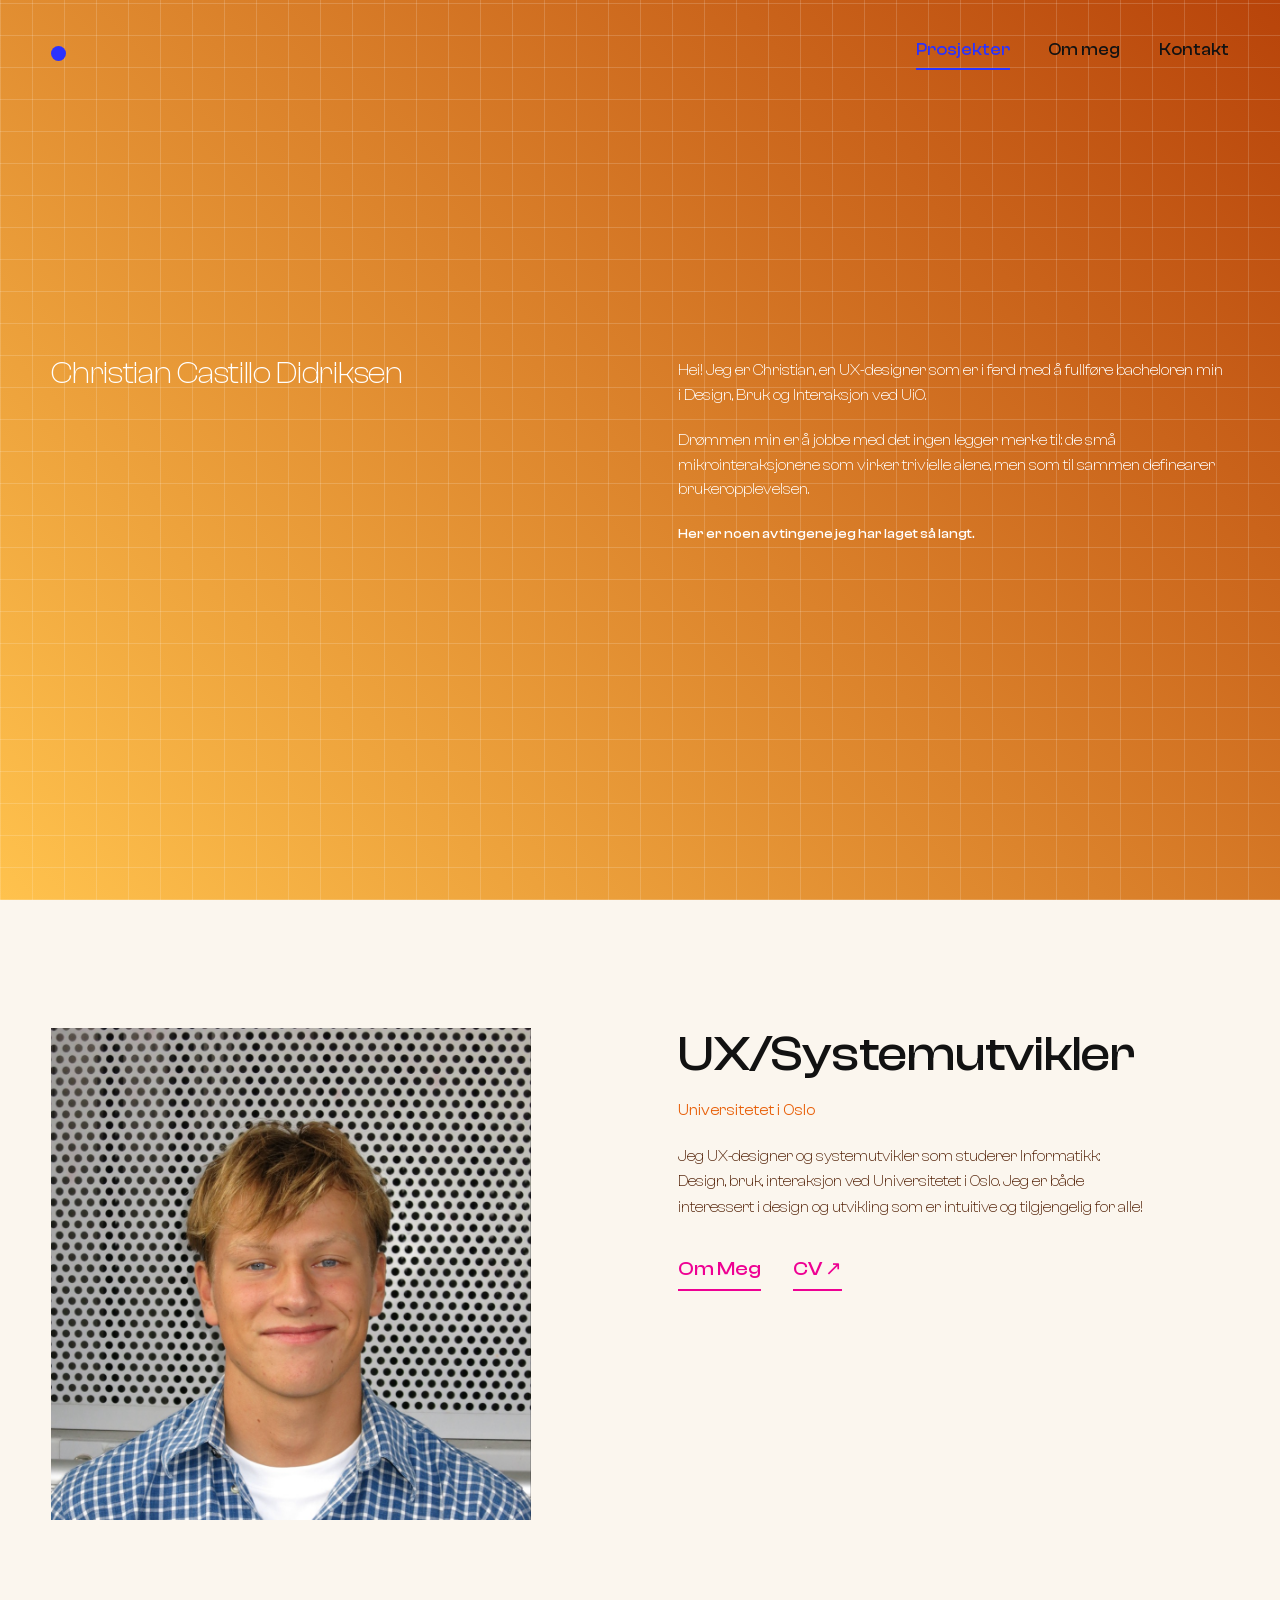
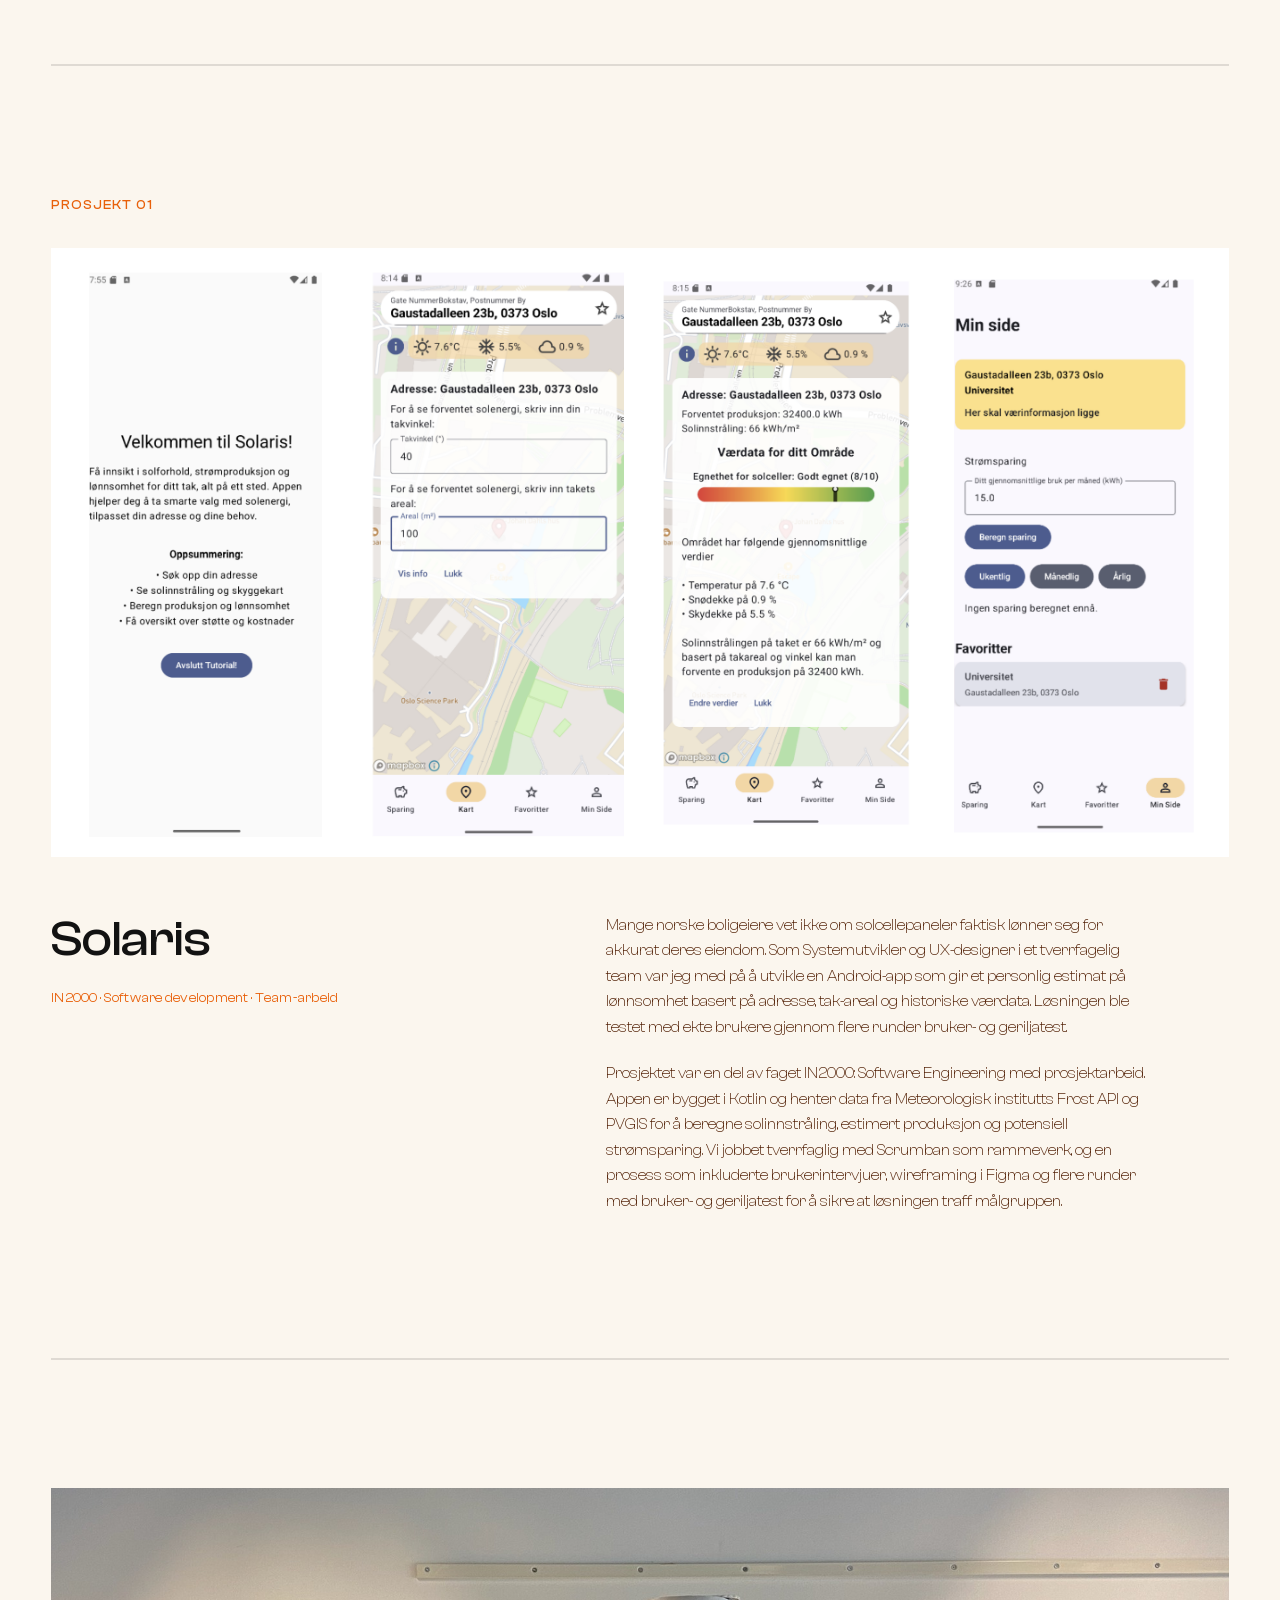
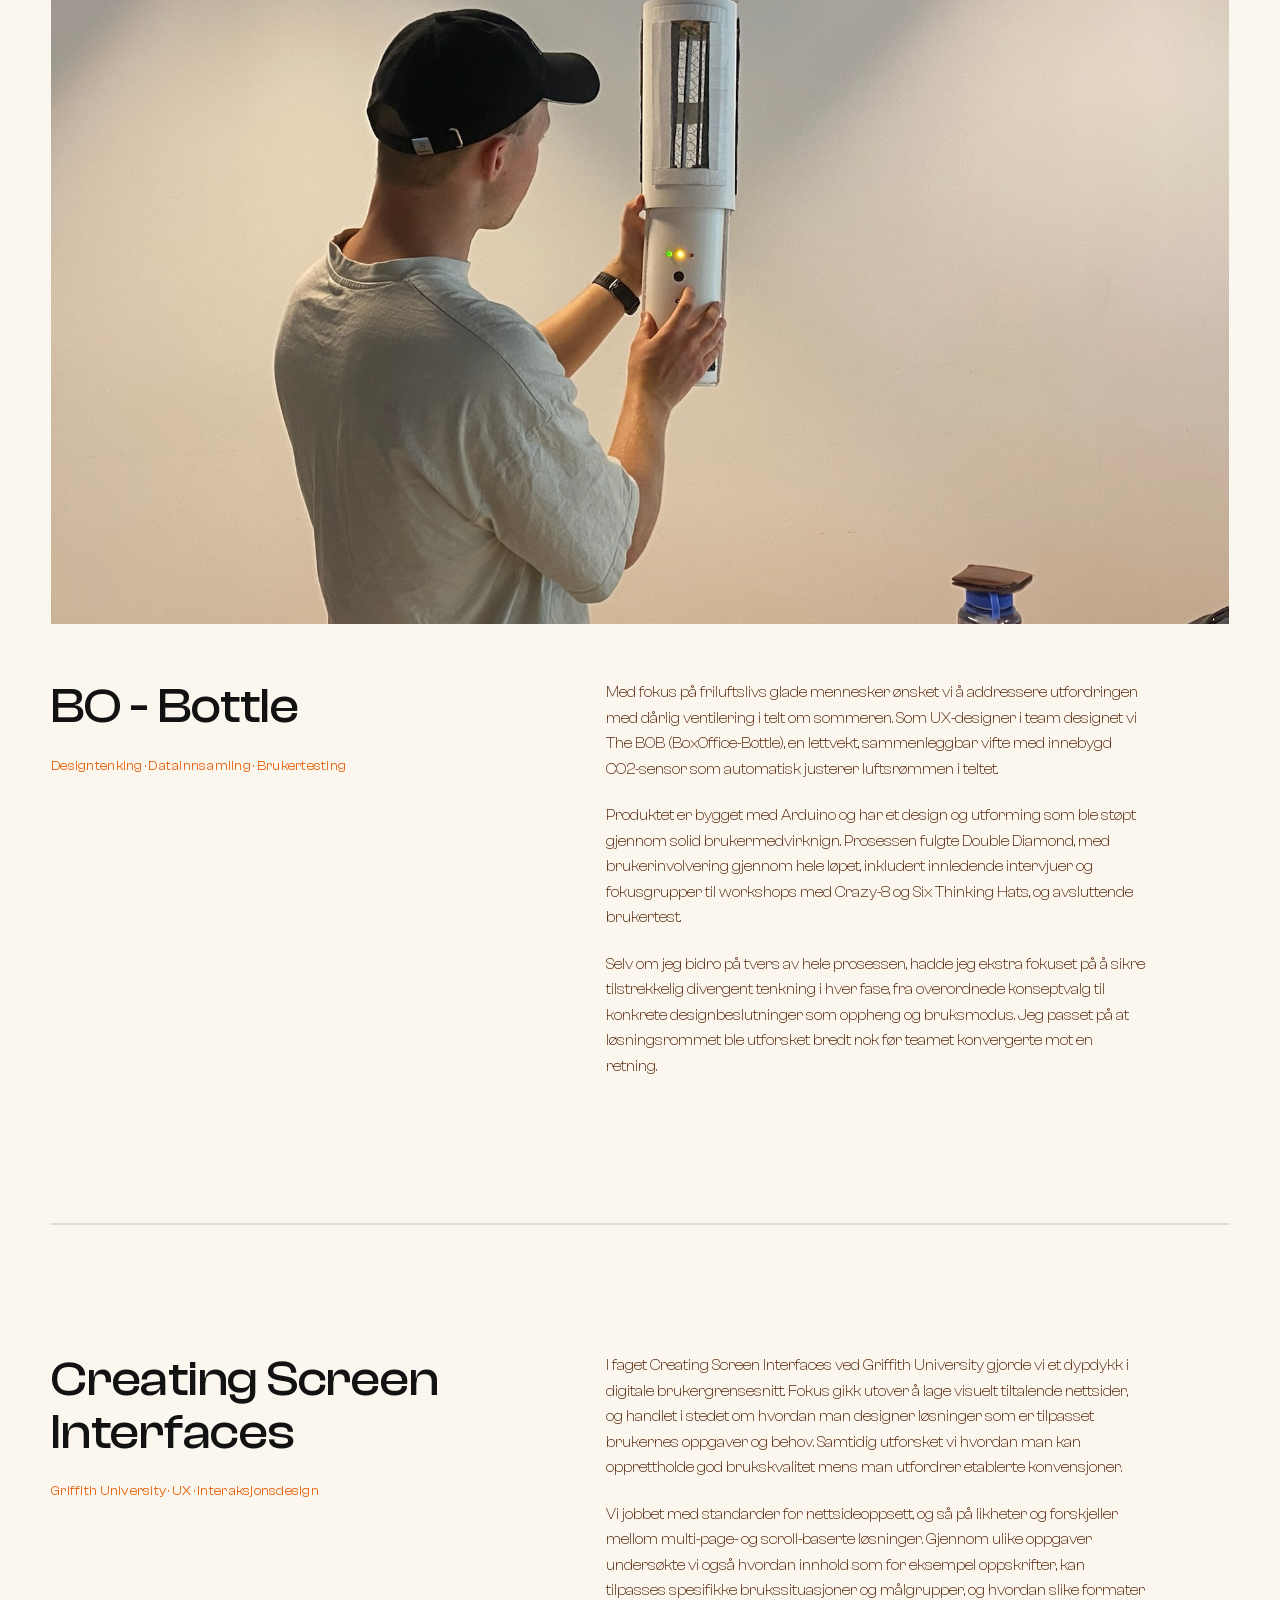
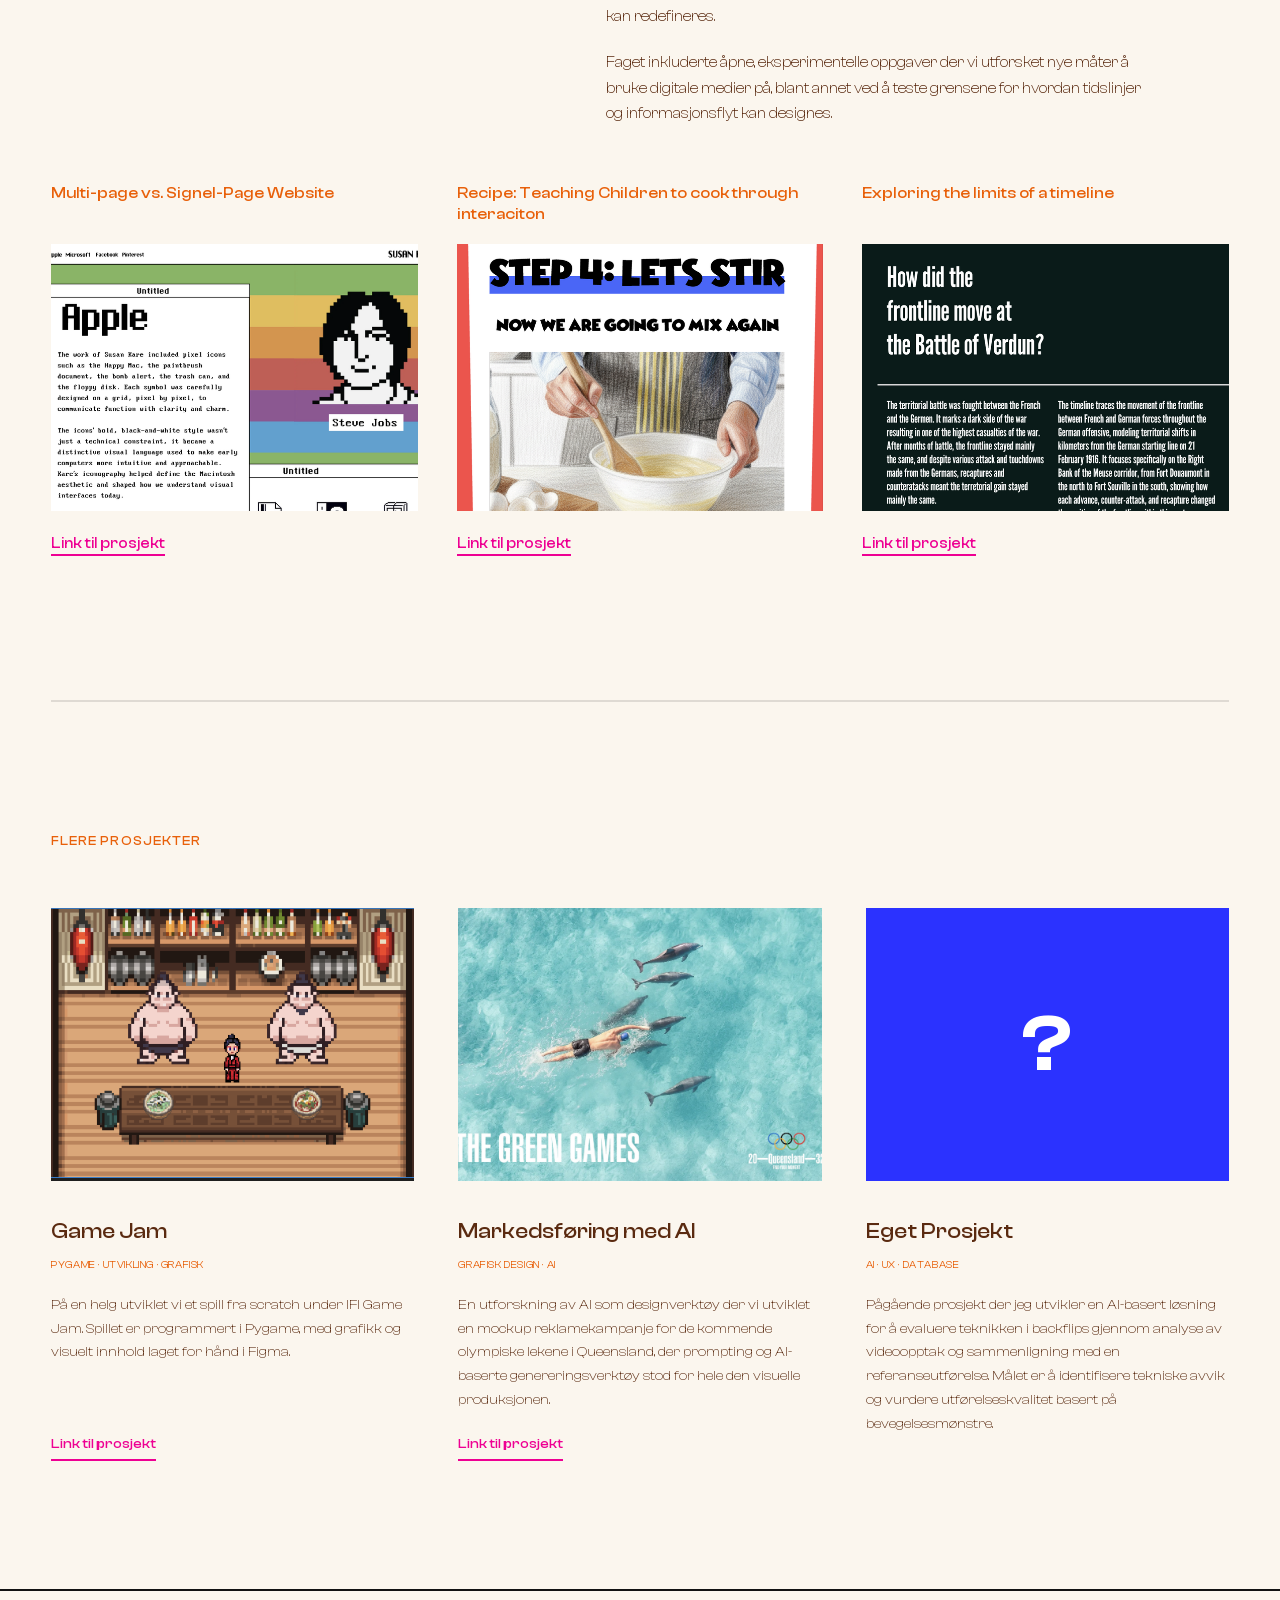
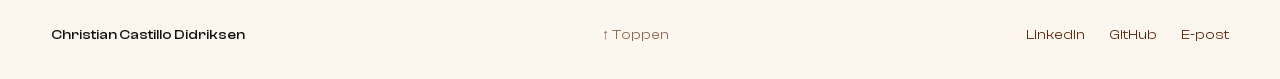
==== index.html @ 87622ed6 "Match hero-seksjonen med forsiden i PDF-en - Gull-til-oransje diagonal gradient med rutenettmønster " ====
<!DOCTYPE html>
<html lang="no">
<head>
<meta charset="UTF-8">
<meta name="viewport" content="width=device-width, initial-scale=1.0">
<title>Christian Castillo Didriksen — UX Designer & Systemutvikler</title>
<meta name="description" content="Portefølje for Christian Castillo Didriksen — UX-designer og systemutvikler, Universitetet i Oslo.">
<link rel="stylesheet" href="styles.css">
</head>
<body>

<!-- ============================================================
     HERO
     Matcher forsiden (slide 1) i Portfolio_Finale2.pdf: diagonal
     gull→oransje gradient med subtilt rutenettmønster, hvit tekst,
     standard nav-farger (sort/blå), ingen dekor-sirkler eller knapper.
     ============================================================ -->
<header class="hero">
  <div class="wrap hero-inner">
    <nav class="site-nav">
      <a href="index.html" aria-label="Til forsiden"><span class="logo-dot"></span></a>
      <div class="nav-links">
        <a href="index.html#prosjekter" class="active">Prosjekter</a>
        <a href="om-meg.html">Om meg</a>
        <a href="index.html#kontakt">Kontakt</a>
      </div>
    </nav>

    <div class="hero-grid">
      <h1 class="reveal in-view">Christian Castillo Didriksen</h1>
      <div class="hero-copy reveal in-view">
        <p>Hei! Jeg er Christian, en UX-designer som er i ferd med å fullføre bacheloren min i Design, Bruk og Interaksjon ved UiO.</p>
        <p>Drømmen min er å jobbe med det ingen legger merke til: de små mikrointeraksjonene som virker trivielle alene, men som til sammen definearer brukeropplevelsen.</p>
        <p class="cue">Her er noen av tingene jeg har laget så langt.</p>
      </div>
    </div>
  </div>
</header>

<main>
  <!-- ============================================================
       INTRO — foto + rolle
       BYTT UT: erstatt .intro-photo med et portrettbilde (ca. 2:3, f.eks. 900×1350).
       ============================================================ -->
  <section class="intro">
    <div class="wrap intro-grid">
      <div class="intro-photo ph has-img reveal">
        <img src="images/portrett.jpg" alt="Portrett av Christian Castillo Didriksen">
      </div>

      <div class="intro-body reveal">
        <h2>UX/Systemutvikler</h2>
        <span class="eyebrow-role">Universitetet i Oslo</span>
        <p class="desc">Jeg UX-designer og systemutvikler som studerer Informatikk: Design, bruk, interaksjon ved Universitetet i Oslo. Jeg er både interessert i design og utvikling som er intuitive og tilgjengelig for alle!</p>
        <div class="intro-links">
          <a class="link-pink" href="om-meg.html">Om Meg</a>
          <a class="link-pink" href="#" target="_blank" rel="noopener">CV ↗</a>
        </div>
      </div>
    </div>
  </section>

  <div class="wrap divider-wrap"><div class="divider" aria-hidden="true"></div></div>

  <!-- ============================================================
       PROSJEKT 01 — Solaris
       BYTT UT: erstatt de 4 telefonbildene med skjermbilder fra appen
       (portrett, ca. 900×1900 hver).
       ============================================================ -->
  <section class="project" id="prosjekter">
    <div class="wrap">
      <span class="project-eyebrow">Prosjekt 01</span>

      <div class="project-media phones reveal">
        <div class="ph has-img"><img src="images/solaris-1.png" alt="Solaris — velkomstskjerm/intro"></div>
        <div class="ph has-img"><img src="images/solaris-2.png" alt="Solaris — MVP, adressesøk med kart"></div>
        <div class="ph has-img"><img src="images/solaris-3.png" alt="Solaris — Scale, vurdering av solcellepotensial"></div>
        <div class="ph has-img"><img src="images/solaris-4.png" alt="Solaris — Min side"></div>
      </div>

      <div class="project-grid">
        <div class="project-head reveal">
          <h2>Solaris</h2>
          <span class="project-tags">IN2000 · Software development · Team-arbeid</span>
        </div>
        <div class="project-desc reveal">
          <p>Mange norske boligeiere vet ikke om solcellepaneler faktisk lønner seg for akkurat deres eiendom. Som Systemutvikler og UX-designer i et tverrfagelig team var jeg med på å utvikle en Android-app som gir et personlig estimat på lønnsomhet basert på adresse, tak-areal og historiske værdata. Løsningen ble testet med ekte brukere gjennom flere runder bruker- og geriljatest.</p>
          <p>Prosjektet var en del av faget IN2000: Software Engineering med prosjektarbeid. Appen er bygget i Kotlin og henter data fra Meteorologisk institutts Frost API og PVGIS for å beregne solinnstråling, estimert produksjon og potensiell strømsparing. Vi jobbet tverrfaglig med Scrumban som rammeverk, og en prosess som inkluderte brukerintervjuer, wireframing i Figma og flere runder med bruker- og geriljatest for å sikre at løsningen traff målgruppen.</p>
        </div>
      </div>
    </div>
  </section>

  <div class="wrap divider-wrap"><div class="divider" aria-hidden="true"></div></div>

  <!-- ============================================================
       PROSJEKT 02 — BO - Bottle
       BYTT UT: erstatt bildet med produktfoto (ca. 4:3, f.eks. 1600×1200).
       ============================================================ -->
  <section class="project">
    <div class="wrap">
      <div class="project-media single wide reveal">
        <div class="ph has-img">
          <img src="images/bo-bottle.jpg" alt="BOB — CO2-sensorvifte montert på veggen">
        </div>
      </div>

      <div class="project-grid">
        <div class="project-head reveal">
          <h2>BO - Bottle</h2>
          <span class="project-tags">Designtenking · Datainnsamling · Brukertesting</span>
        </div>
        <div class="project-desc reveal">
          <p>Med fokus på friluftslivs glade mennesker ønsket vi å addressere utfordringen med dårlig ventilering i telt om sommeren. Som UX-designer i team designet vi The BOB (BoxOffice-Bottle), en lettvekt, sammenleggbar vifte med innebygd CO2-sensor som automatisk justerer luftsrømmen i teltet.</p>
          <p>Produktet er bygget med Arduino og har et design og utforming som ble støpt gjennom solid brukermedvirknign. Prosessen fulgte Double Diamond, med brukerinvolvering gjennom hele løpet, inkludert innledende intervjuer og fokusgrupper til workshops med Crazy-8 og Six Thinking Hats, og avsluttende brukertest.</p>
          <p>Selv om jeg bidro på tvers av hele prosessen, hadde jeg ekstra fokuset på å sikre tilstrekkelig divergent tenkning i hver fase, fra overordnede konseptvalg til konkrete designbeslutninger som oppheng og bruksmodus. Jeg passet på at løsningsrommet ble utforsket bredt nok før teamet konvergerte mot en retning.</p>
        </div>
      </div>
    </div>
  </section>

  <div class="wrap divider-wrap"><div class="divider" aria-hidden="true"></div></div>

  <!-- ============================================================
       PROSJEKT 03 — Creating Screen Interfaces
       BYTT UT: banner + 3 undercase-bilder (ca. 3:2, f.eks. 1200×800).
       ============================================================ -->
  <section class="project">
    <div class="wrap">
      <div class="project-grid">
        <div class="project-head reveal">
          <h2>Creating Screen Interfaces</h2>
          <span class="project-tags">Griffith University · UX · Interaksjonsdesign</span>
        </div>
        <div class="project-desc reveal">
          <p>I faget Creating Screen Interfaces ved Griffith University gjorde vi et dypdykk i digitale brukergrensesnitt. Fokus gikk utover å lage visuelt tiltalende nettsider, og handlet i stedet om hvordan man designer løsninger som er tilpasset brukernes oppgaver og behov. Samtidig utforsket vi hvordan man kan opprettholde god brukskvalitet mens man utfordrer etablerte konvensjoner.</p>
          <p>Vi jobbet med standarder for nettsideoppsett, og så på likheter og forskjeller mellom multi-page- og scroll-baserte løsninger. Gjennom ulike oppgaver undersøkte vi også hvordan innhold som for eksempel oppskrifter, kan tilpasses spesifikke brukssituasjoner og målgrupper, og hvordan slike formater kan redefineres.</p>
          <p>Faget inkluderte åpne, eksperimentelle oppgaver der vi utforsket nye måter å bruke digitale medier på, blant annet ved å teste grensene for hvordan tidslinjer og informasjonsflyt kan designes.</p>
        </div>
      </div>

      <div class="subgrid">
        <div class="subcard reveal">
          <h4>Multi-page vs. Signel-Page Website</h4>
          <div class="ph has-img"><img src="images/subprosjekt-multipage.png" alt="Multi-page vs. Single-Page Website — skjermbilde"></div>
          <a class="link-pink" href="#">Link til prosjekt</a>
        </div>
        <div class="subcard reveal">
          <h4>Recipe: Teaching Children to cook through interaciton</h4>
          <div class="ph has-img"><img src="images/subprosjekt-recipe.png" alt="Recipe: Teaching Children to cook through interaction — skjermbilde"></div>
          <a class="link-pink" href="#">Link til prosjekt</a>
        </div>
        <div class="subcard reveal">
          <h4>Exploring the limits of a timeline</h4>
          <div class="ph has-img"><img src="images/subprosjekt-timeline.png" alt="Exploring the limits of a timeline — skjermbilde"></div>
          <a class="link-pink" href="#">Link til prosjekt</a>
        </div>
      </div>
    </div>
  </section>

  <div class="wrap divider-wrap"><div class="divider" aria-hidden="true"></div></div>

  <!-- ============================================================
       FLERE PROSJEKTER
       ============================================================ -->
  <section class="more-projects">
    <div class="wrap">
      <span class="project-eyebrow">Flere prosjekter</span>

      <div class="more-grid">
        <article class="more-card reveal">
          <div class="ph has-img"><img src="images/game-jam.png" alt="Game Jam — skjermbilde fra spillet"></div>
          <h3>Game Jam</h3>
          <span class="tags">PyGame · Utvikling · Grafisk</span>
          <p>På en helg utviklet vi et spill fra scratch under IFI Game Jam. Spillet er programmert i Pygame, med grafikk og visuelt innhold laget for hånd i Figma.</p>
          <a class="link-pink" href="#">Link til prosjekt</a>
        </article>

        <article class="more-card reveal">
          <div class="ph has-img"><img src="images/markedsforing-ai.jpg" alt="Markedsføring med AI — «The Green Games» kampanje"></div>
          <h3>Markedsføring med AI</h3>
          <span class="tags">Grafisk Design · AI</span>
          <p>En utforskning av AI som designverktøy der vi utviklet en mockup reklamekampanje for de kommende olympiske lekene i Queensland, der prompting og AI-baserte genereringsverktøy stod for hele den visuelle produksjonen.</p>
          <a class="link-pink" href="#">Link til prosjekt</a>
        </article>

        <article class="more-card reveal">
          <div class="ph mystery"><span class="qmark">?</span></div>
          <h3>Eget Prosjekt</h3>
          <span class="tags">AI · UX · Database</span>
          <p>Pågående prosjekt der jeg utvikler en AI-basert løsning for å evaluere teknikken i backflips gjennom analyse av videoopptak og sammenligning med en referanseutførelse. Målet er å identifisere tekniske avvik og vurdere utførelseskvalitet basert på bevegelsesmønstre.</p>
        </article>
      </div>
    </div>
  </section>
</main>

<footer class="site-footer" id="kontakt">
  <div class="wrap footer-inner">
    <span class="name">Christian Castillo Didriksen</span>
    <a class="top-link" href="#">↑ Toppen</a>
    <span class="socials">
      <a href="#" target="_blank" rel="noopener">LinkedIn</a>
      <a href="#" target="_blank" rel="noopener">GitHub</a>
      <a href="mailto:ccdidriksen@outlook.com">E-post</a>
    </span>
  </div>
</footer>

<script src="script.js"></script>
</body>
</html>
---- styles.css ----
/* ============================================================
   Christian Castillo Didriksen — Portefølje
   Bygget fra Figma-eksporten Portfolio_Finale2.pdf.
   Forsiden (.hero) er en fri, ny tolkning i den sterke paletten
   fra PDF-en (oransje/rosa/blått/svart på krem) — resten av
   siden følger spacing, padding, tekststørrelser og font fra
   originalfilen så tett som mulig.
   Font: Clash Display Variable (Fontshare, lastet ned lokalt,
   se /fonts). Vekter i bruk: 200/300/400/500/600/700.
   ============================================================ */

@import url('fonts/clash-display.css');

:root{
  /* -------- Farger, hentet fra Figma-filen -------- */
  --cream:      #FBF6EE;   /* sidebakgrunn */
  --stone:      #E7DDC9;   /* placeholder-bokser */
  --stone-line: #B7A98A;   /* placeholder-ikon/tekst */
  --ink:        #121212;   /* overskrifter, nav, ikoner */
  --body-ink:   #5A2A10;   /* brødtekst — varm, mørk rustbrun */
  --orange:     #E8600A;   /* hovedaksent: labels, tags, lenker-hover */
  --pink:       #EE0093;   /* lenker: "Om Meg", "CV", "Link til prosjekt" */
  --blue:       #2B32FF;   /* logo-prikk, "Eget prosjekt"-kort, aktiv nav-lenke */
  --gold:       #FFC24D;   /* hero-gradient, lys ende (matcher PDF-forsiden) */
  --hero-orange-dark: #B8440A; /* hero-gradient, mørk ende (mørkere enn --orange) */

  --font: 'Clash Display', 'Segoe UI', sans-serif;

  --maxw: 1320px;
  --pad-inline: clamp(1.25rem, 4vw, 3.5rem);

  --space-2xs: .5rem;
  --space-xs: .875rem;
  --space-s: 1.25rem;
  --space-m: 2rem;
  --space-l: 3.5rem;
  --space-xl: 5.5rem;
  --space-2xl: 8rem;

  --ease: cubic-bezier(.65,0,.15,1);
}

*,*::before,*::after{ box-sizing:border-box; }
html{ scroll-behavior:smooth; }
@media (prefers-reduced-motion: reduce){
  html{ scroll-behavior:auto; }
  *,*::before,*::after{ animation-duration:.01ms !important; transition-duration:.01ms !important; scroll-behavior:auto !important; }
}

body{
  margin:0; background:var(--cream); color:var(--body-ink);
  font-family:var(--font); font-weight:300; font-size:0.9375rem; line-height:1.7;
  -webkit-font-smoothing:antialiased; overflow-x:hidden;
}

img{ max-width:100%; display:block; }
a{ color:inherit; text-decoration:none; }
h1,h2,h3,h4,p{ margin:0; }

.wrap{ max-width:var(--maxw); margin-inline:auto; padding-inline:var(--pad-inline); }
a:focus-visible, button:focus-visible{ outline:3px solid var(--blue); outline-offset:3px; }

.reveal{ opacity:0; transform:translateY(14px); transition:opacity .6s var(--ease), transform .6s var(--ease); }
.reveal.in-view{ opacity:1; transform:none; }

/* ---------- NAV ---------- */
.site-nav{
  position:relative; z-index:5;
  display:flex; align-items:center; justify-content:space-between;
  padding-block: clamp(1.5rem, 3vw, 2.25rem);
}
.logo-dot{ width:15px; height:15px; border-radius:50%; background:var(--blue); display:block; }
.nav-links{ display:flex; align-items:center; gap: clamp(1.5rem, 3vw, 2.75rem); }
.nav-links a{
  font-size:1.0625rem; font-weight:500; color:var(--ink);
  padding-bottom:.2em; border-bottom:2px solid transparent;
  transition:border-color .2s var(--ease), color .2s var(--ease);
}
.nav-links a:hover{ border-color:currentColor; }
.nav-links a.active{ color:var(--blue); border-color:var(--blue); }

/* ============================================================
   HERO — matcher forsiden (slide 1) i Portfolio_Finale2.pdf:
   diagonal gull→oransje gradient + subtilt rutenett, hvit tekst,
   to-spalte (overskrift / ingress) som i PDF-en.
   ============================================================ */
.hero{
  position:relative; overflow:hidden;
  min-height:100vh; display:flex; flex-direction:column;
  background:
    repeating-linear-gradient(90deg, rgba(255,255,255,.16) 0 1px, transparent 1px 32px),
    repeating-linear-gradient(0deg, rgba(255,255,255,.16) 0 1px, transparent 1px 32px),
    linear-gradient(45deg, var(--gold) 0%, var(--hero-orange-dark) 100%);
  padding-bottom: clamp(3.5rem, 9vw, 6.5rem);
}
.hero-inner{ position:relative; z-index:1; display:flex; flex-direction:column; flex:1; width:100%; }
.hero-grid{
  display:grid; grid-template-columns: 1fr 1fr; gap:clamp(2rem, 6vw, 4.75rem);
  align-items:start; flex:1; align-content:center;
}
.hero h1{
  font-family:var(--font); font-weight:300; color:#fff; white-space:nowrap;
  font-size:clamp(1.5rem, 2.4vw, 2.25rem); line-height:1.02; letter-spacing:-0.01em;
}
.hero-copy{ display:grid; gap:1.4em; }
.hero-copy p{
  font-size:clamp(.875rem, 1.2vw, 1rem); font-weight:300; color:#fff; line-height:1.6;
}
.hero-copy p.cue{ font-weight:500; font-size:clamp(.8125rem, 1.05vw, .9375rem); }
@media (max-width: 1150px){
  .hero-grid{ grid-template-columns:1fr; }
  .hero h1{ white-space:normal; }
}

/* ============================================================
   INTRO ROW (foto + rolle)
   ============================================================ */
.intro{ padding-block: var(--space-2xl) var(--space-xl); }
.intro-grid{ display:grid; grid-template-columns: 1fr 1fr; gap:clamp(2rem, 6vw, 4.75rem); align-items:start; }
.intro-photo{ width:100%; max-width:480px; aspect-ratio:556/570; }
.eyebrow-role{
  font-size:0.9375rem; font-weight:400; color:var(--orange); margin-bottom:.6em;
}
.intro-body h2{
  font-family:var(--font); font-weight:500; color:var(--ink);
  font-size:clamp(2rem, 4.3vw, 3.125rem); line-height:1.05; letter-spacing:-0.005em; margin-bottom:.35em;
}
.intro-body .desc{ font-size:0.9375rem; font-weight:300; max-width:52ch; margin-block: var(--space-s) var(--space-m); }
.intro-links{ display:flex; gap: var(--space-m); flex-wrap:wrap; }
.link-pink{
  font-size:1.25rem; font-weight:500; color:var(--pink);
  padding-bottom:.15em; border-bottom:2px solid var(--pink);
  transition:opacity .2s var(--ease);
}
.link-pink:hover{ opacity:.7; }

/* ============================================================
   PLACEHOLDER-BILDER
   ============================================================ */
.ph{
  position:relative; width:100%; background:var(--stone); border:2px solid var(--ink);
  display:flex; flex-direction:column; align-items:center; justify-content:center; gap:.5em;
  color:var(--stone-line); text-align:center; padding:1em;
}
.ph svg{ flex:none; }
.ph .ph-label{ font-size:.8rem; font-weight:500; color:var(--ink); opacity:.55; }
.ph .ph-spec{
  position:absolute; right:-2px; bottom:-2px; font-size:.7rem; font-weight:400;
  padding:.4em .7em; background:var(--cream); border-top:2px solid var(--ink); border-left:2px solid var(--ink);
  color:var(--ink); opacity:.7;
}
.ph.has-img{ padding:0; overflow:hidden; border:none; }
.ph.has-img img{ width:100%; height:100%; object-fit:cover; object-position:center 10%; display:block; }

/* ============================================================
   PROSJEKTER
   ============================================================ */
.divider{ height:2px; background:var(--ink); opacity:.12; }
.divider-wrap{ padding-block: var(--space-l) 0; }

.project{ padding-block: var(--space-2xl) var(--space-xl); }
.project-eyebrow{
  display:block; font-size:.8125rem; font-weight:500; letter-spacing:.08em; text-transform:uppercase;
  color:var(--orange); margin-bottom: var(--space-m);
}
.project-media{ margin-bottom: var(--space-l); }
.project-media.phones{
  display:grid; grid-template-columns:repeat(4, 1fr); gap: clamp(.75rem, 1.6vw, 1.25rem);
  background:#fff; padding: clamp(.75rem, 1.6vw, 1.25rem);
}
.project-media.phones .ph{ aspect-ratio: 9/19; }
.project-media.phones .ph.has-img{ background:#fff; }
.project-media.phones .ph.has-img img{ object-fit:contain; object-position:center; }
.project-media.single .ph{ aspect-ratio: 4/3; }
.project-media.single.wide .ph{ aspect-ratio: 1818/1136; }

.project-grid{ display:grid; grid-template-columns: 1fr 1.3fr; gap: clamp(2rem, 6vw, 4.75rem); align-items:start; }
.project-head h2{
  font-family:var(--font); font-weight:500; color:var(--ink);
  font-size:clamp(2rem, 4.3vw, 3.125rem); line-height:1.05; letter-spacing:-0.005em; margin-bottom:.4em;
}
.project-tags{ font-size:0.8125rem; font-weight:400; letter-spacing:.02em; color:var(--orange); }
.project-desc{ display:grid; gap:1.4em; }
.project-desc p{ font-size:0.9375rem; font-weight:300; max-width:60ch; }

/* underprosjekter (Multi-page / Recipe / Timeline) */
.subgrid{ display:grid; grid-template-columns:repeat(3, 1fr); gap: clamp(1.5rem, 3vw, 2.5rem); margin-top: var(--space-l); }
.subcard h4{
  font-family:var(--font); font-weight:500; font-size:1rem; line-height:1.3; color:var(--orange);
  min-height:2.6em; margin-bottom: var(--space-s);
}
.subcard .ph{ aspect-ratio: 365/265; margin-bottom: var(--space-s); }
.subcard .ph.has-img img{ width:100%; height:100%; object-fit:cover; display:block; }
.subcard .link-pink{ font-size:0.9375rem; }

/* ============================================================
   FLERE PROSJEKTER
   ============================================================ */
.more-projects{ padding-block: var(--space-2xl) var(--space-2xl); }
.more-grid{ display:grid; grid-template-columns:repeat(3, 1fr); gap: clamp(1.75rem, 3.5vw, 2.75rem); margin-top: var(--space-l); }
.more-card{ display:flex; flex-direction:column; }
.more-card .ph{ aspect-ratio: 4/3; margin-bottom: var(--space-m); }
.more-card .link-pink{ margin-top:auto; align-self:flex-start; }
.more-card .ph.has-img img{ width:100%; height:100%; object-fit:cover; display:block; }
.more-card .ph.mystery{
  background:var(--blue); border-color:var(--blue); color:#fff;
}
.more-card .ph.mystery .qmark{ font-family:var(--font); font-weight:600; font-size:5rem; line-height:1; color:#fff; }
.more-card h3{ font-family:var(--font); font-weight:500; font-size:1.375rem; color:var(--body-ink); margin-bottom:.3em; }
.more-card .tags{ display:block; font-size:.625rem; font-weight:400; letter-spacing:.06em; text-transform:uppercase; color:var(--orange); margin-bottom: var(--space-s); }
.more-card p{ font-size:.875rem; font-weight:300; margin-bottom: var(--space-s); }
.more-card .link-pink{ font-size:.875rem; }

/* ============================================================
   OM MEG — sekundær side
   ============================================================ */
.page-head{ padding-block: var(--space-xl) var(--space-l); }
.page-head h1{
  font-family:var(--font); font-weight:600; color:var(--ink);
  font-size:clamp(2.25rem, 4.6vw, 3.4rem); letter-spacing:-0.005em;
}
.page-head .eyebrow-role{ margin-top:.5em; }

.about-row{ padding-block: 0 var(--space-2xl); }
.about-grid{ display:grid; grid-template-columns: 1fr 1fr; gap: clamp(2rem, 6vw, 4.75rem); align-items:start; }
.about-photo{ aspect-ratio:2/3; }
.about-copy{ display:grid; gap:1.4em; }
.about-copy p{ font-size:0.9375rem; font-weight:300; max-width:56ch; }

.about-duo{ display:grid; grid-template-columns:1fr 1fr; gap: clamp(1.5rem, 4vw, 2.5rem); padding-block: 0 var(--space-2xl); }
.about-duo .ph{ aspect-ratio:4/3; }

.hobbies{ padding-block: 0 var(--space-xl); }
.hobbies-grid{ display:grid; grid-template-columns: 1fr 1.15fr; gap: clamp(2rem, 6vw, 4.75rem); align-items:start; }
.hobbies h2{ font-family:var(--font); font-weight:500; font-size:clamp(1.9rem, 3.6vw, 2.5rem); color:var(--ink); margin-bottom:.3em; }
.hobbies-copy p{ font-size:0.9375rem; font-weight:300; max-width:58ch; margin-bottom:1.2em; }

.about-wide{ padding-block: 0 var(--space-2xl); }
.about-wide .ph{ aspect-ratio: 16/8; }

.thanks{ padding-block: 0 var(--space-2xl); text-align:left; }
.thanks h2{ font-family:var(--font); font-weight:500; font-size:clamp(1.75rem, 3.4vw, 2.25rem); color:var(--ink); }

/* ============================================================
   FOOTER
   ============================================================ */
.site-footer{ border-top:2px solid var(--ink); padding-block: var(--space-m); }
.footer-inner{ display:flex; flex-wrap:wrap; align-items:center; justify-content:space-between; gap:1em; }
.footer-inner .name{ font-size:.9rem; font-weight:500; color:var(--ink); }
.footer-inner .top-link{ font-size:.9rem; font-weight:400; opacity:.7; }
.footer-inner .socials{ display:flex; gap:1.6em; }
.footer-inner .socials a{ font-size:.9rem; font-weight:400; }
.footer-inner .socials a:hover{ color:var(--pink); }

/* ============================================================
   RESPONSIVT
   ============================================================ */
@media (max-width: 900px){
  .intro-grid, .about-grid, .project-grid, .hobbies-grid{ grid-template-columns:1fr; }
  .project-media.phones{ grid-template-columns:repeat(2, 1fr); }
  .subgrid, .more-grid{ grid-template-columns:1fr; }
  .about-duo{ grid-template-columns:1fr; }
  .nav-links{ gap:1.25rem; }
}
@media (max-width: 560px){
  .nav-links a{ font-size:.9rem; }
  .footer-inner{ flex-direction:column; align-items:flex-start; }
}
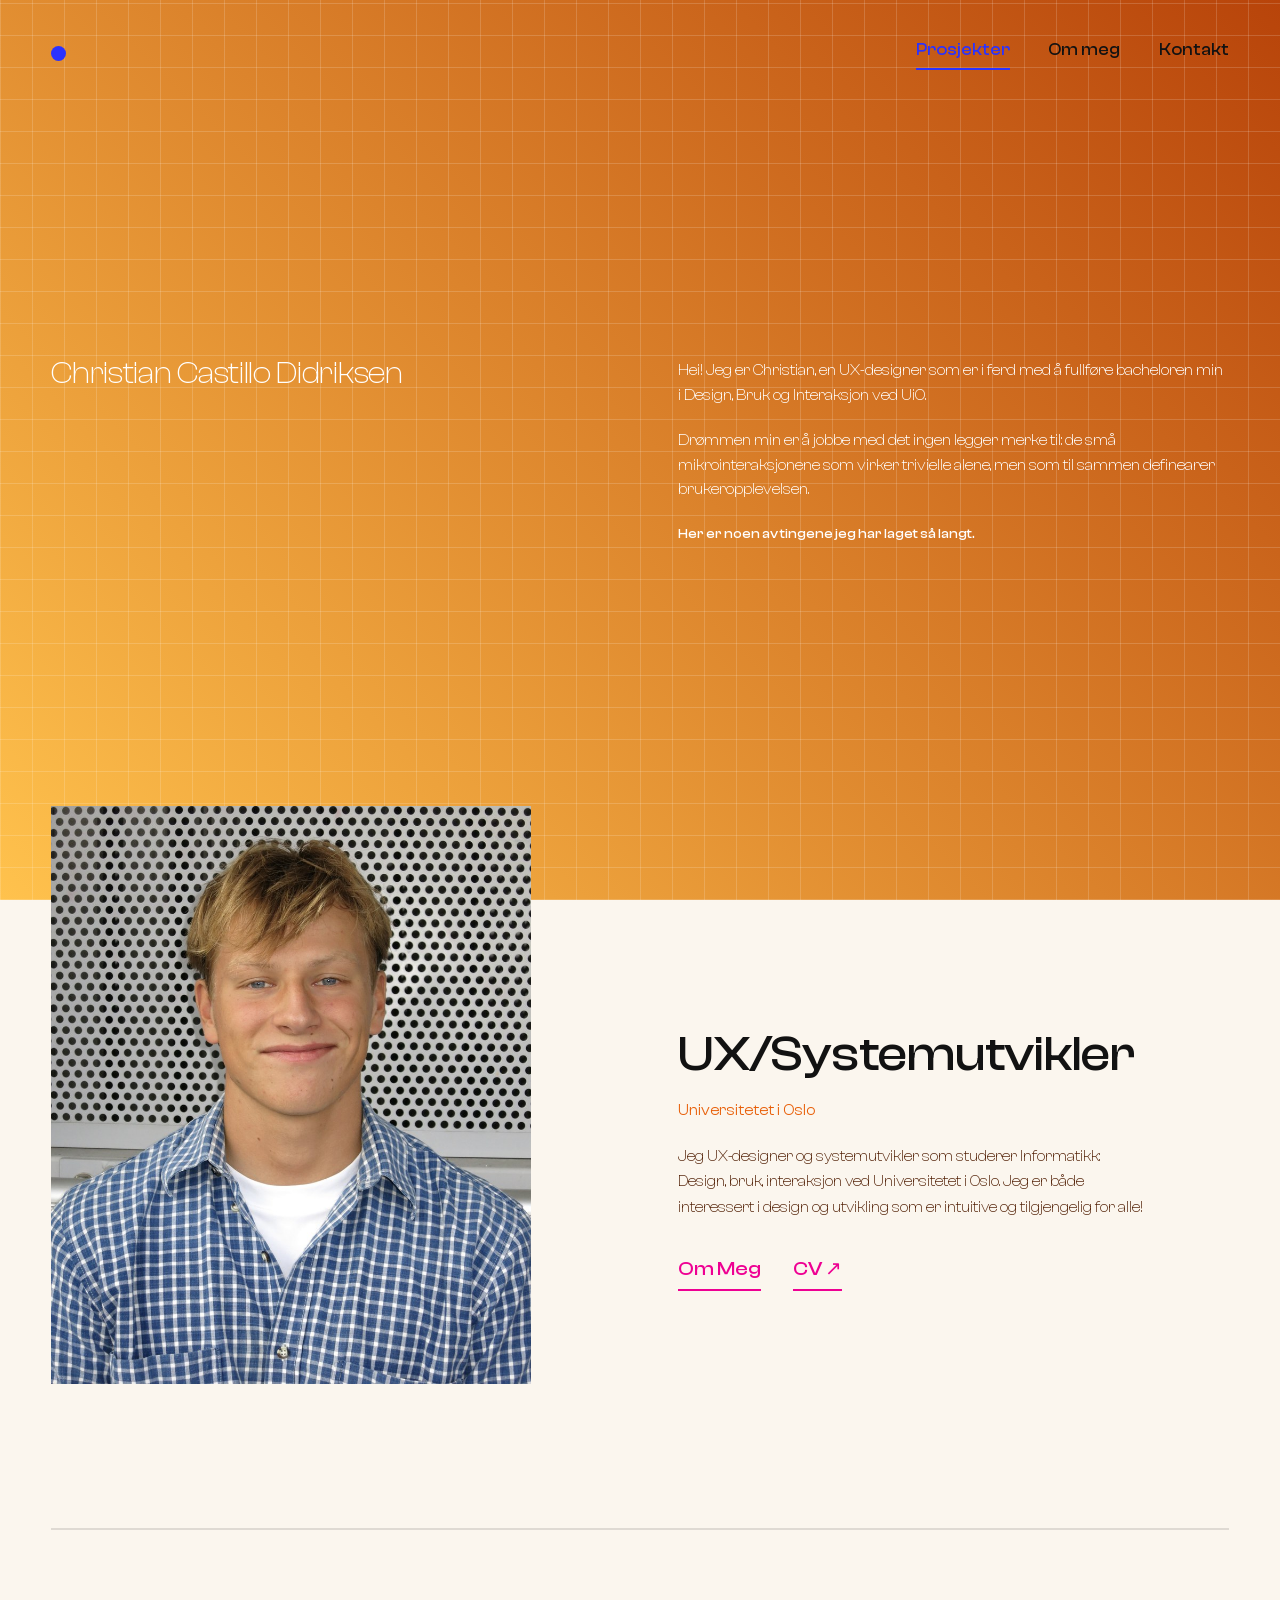
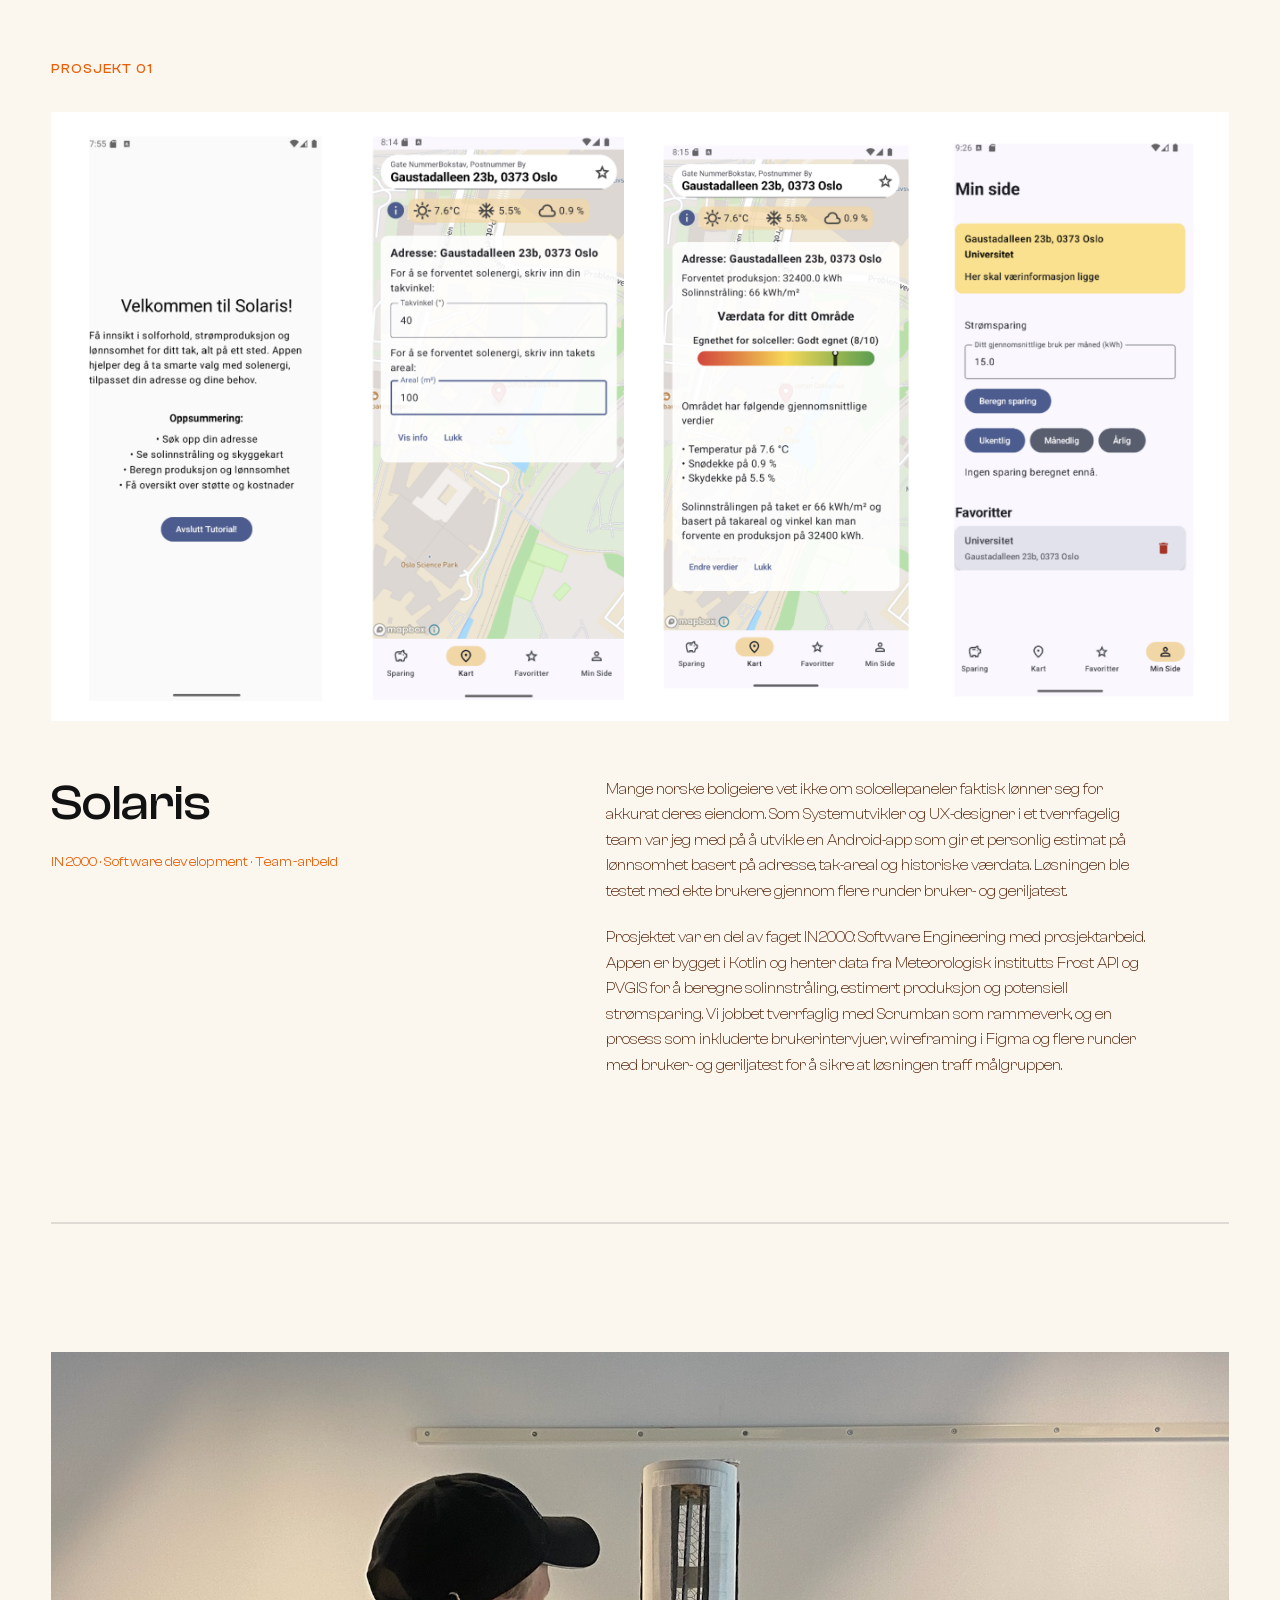
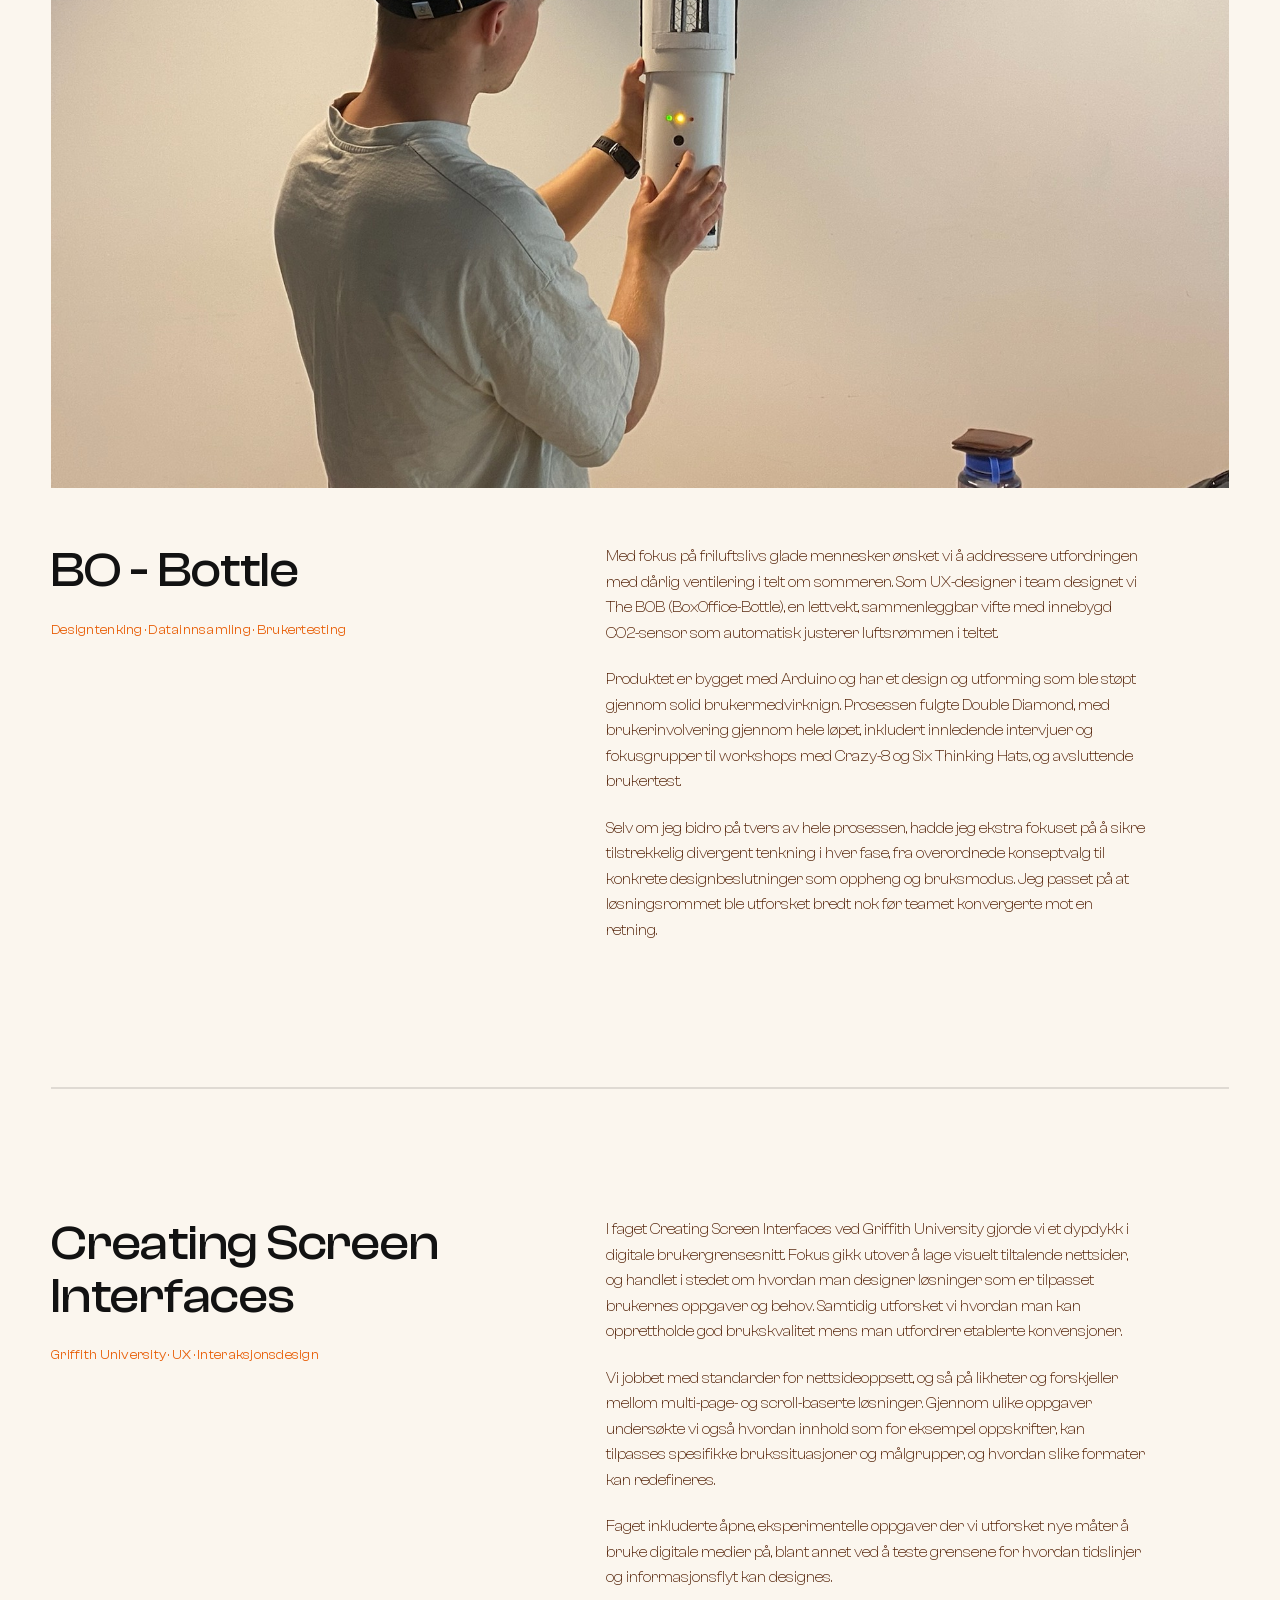
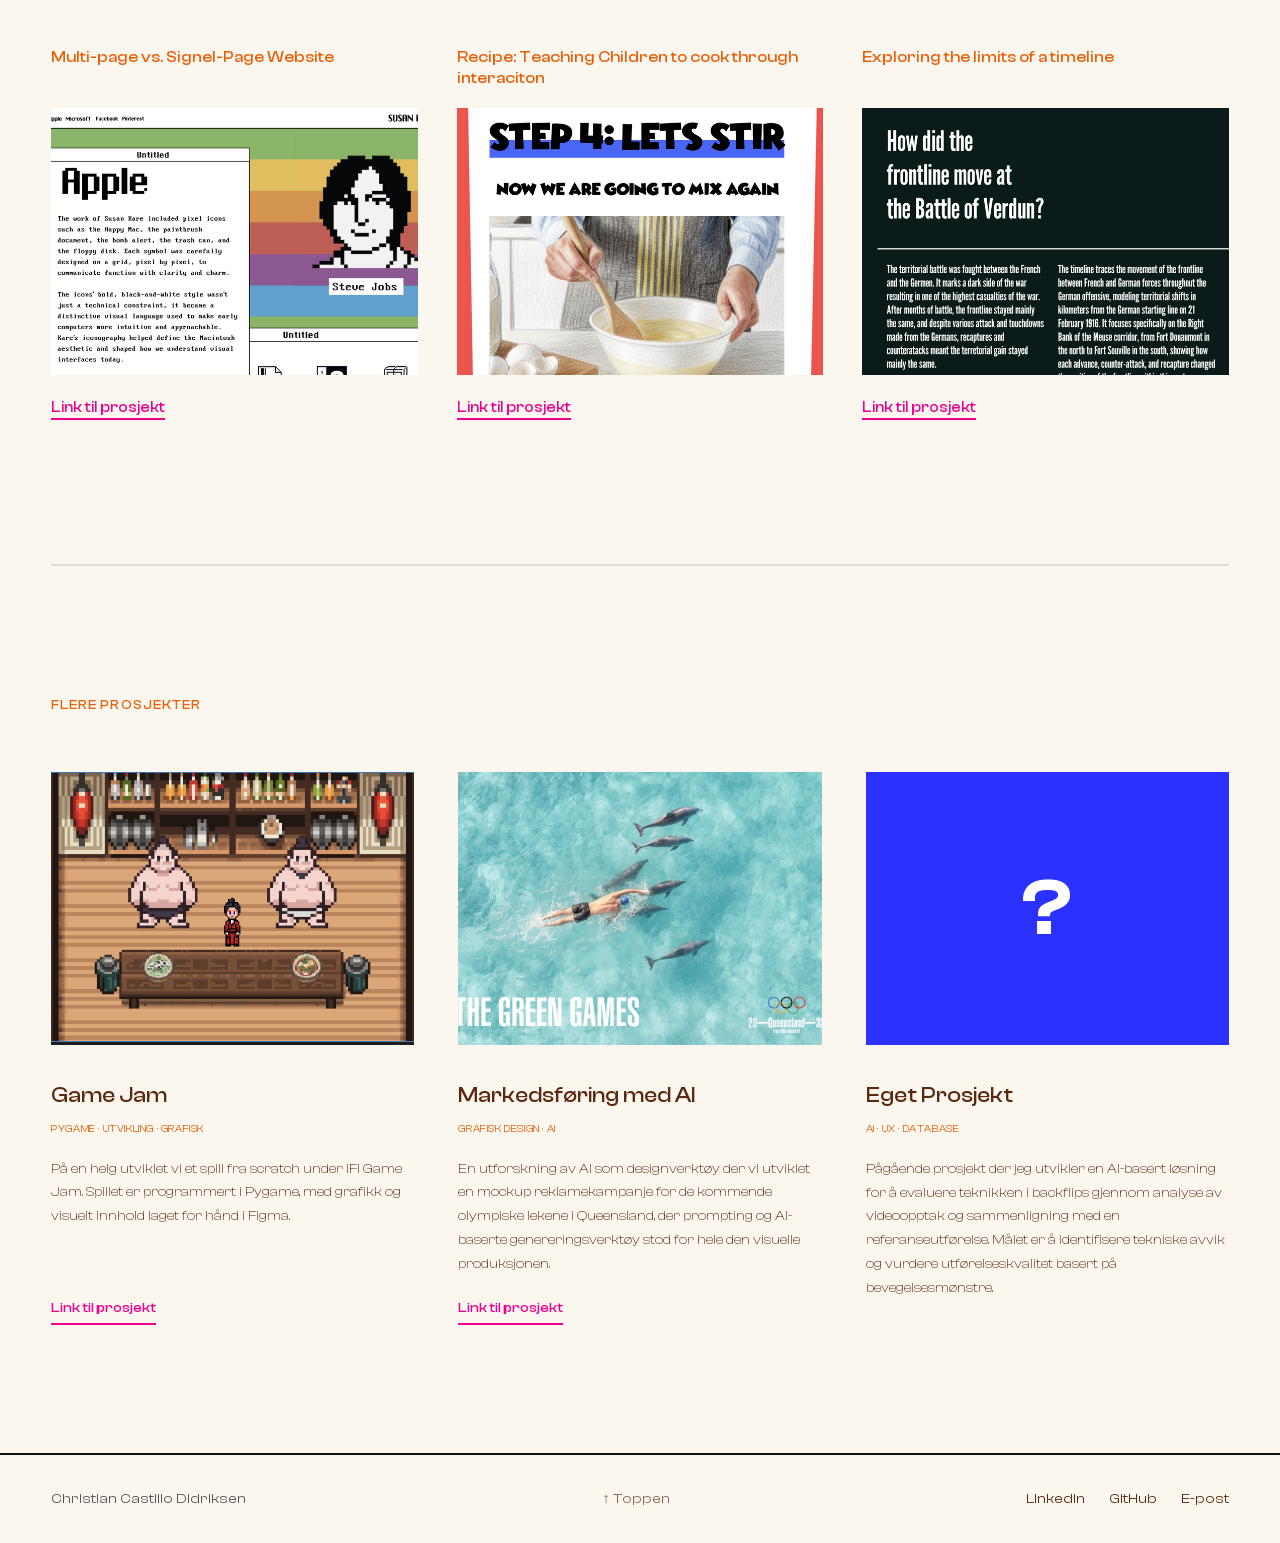
==== commit 0345b620: "Om meg-siden: bilder, hero-overlap, layout og fargejusteringer - Om meg-side: nytt hero-oppsett (fyl" ====
--- a/index.html
+++ b/index.html
@@ -20,7 +20,7 @@
     <nav class="site-nav">
       <a href="index.html" aria-label="Til forsiden"><span class="logo-dot"></span></a>
       <div class="nav-links">
-        <a href="index.html#prosjekter" class="active">Prosjekter</a>
+        <a href="index.html" class="active">Prosjekter</a>
         <a href="om-meg.html">Om meg</a>
         <a href="index.html#kontakt">Kontakt</a>
       </div>
@@ -198,12 +198,12 @@
 
 <footer class="site-footer" id="kontakt">
   <div class="wrap footer-inner">
-    <span class="name">Christian Castillo Didriksen</span>
+    <a class="name top-link" href="#">Christian Castillo Didriksen</a>
     <a class="top-link" href="#">↑ Toppen</a>
     <span class="socials">
-      <a href="#" target="_blank" rel="noopener">LinkedIn</a>
-      <a href="#" target="_blank" rel="noopener">GitHub</a>
-      <a href="mailto:ccdidriksen@outlook.com">E-post</a>
+      <a href="https://www.linkedin.com/in/christian-castillo-didriksen-2727063b5/" target="_blank" rel="noopener">LinkedIn</a>
+      <a href="https://github.com/christcd" target="_blank" rel="noopener">GitHub</a>
+      <a href="mailto:christian.cas.did@outlook.com">E-post</a>
     </span>
   </div>
 </footer>
--- a/styles.css
+++ b/styles.css
@@ -23,6 +23,7 @@
   --blue:       #2B32FF;   /* logo-prikk, "Eget prosjekt"-kort, aktiv nav-lenke */
   --gold:       #FFC24D;   /* hero-gradient, lys ende (matcher PDF-forsiden) */
   --hero-orange-dark: #B8440A; /* hero-gradient, mørk ende (mørkere enn --orange) */
+  --blue-light: #8A90FF;  /* page-head-gradient (Om meg), lys ende av --blue */
 
   --font: 'Clash Display', 'Segoe UI', sans-serif;
 
@@ -117,7 +118,8 @@
    ============================================================ */
 .intro{ padding-block: var(--space-2xl) var(--space-xl); }
 .intro-grid{ display:grid; grid-template-columns: 1fr 1fr; gap:clamp(2rem, 6vw, 4.75rem); align-items:start; }
-.intro-photo{ width:100%; max-width:480px; aspect-ratio:556/570; }
+.intro-photo{ width:100%; max-width:480px; aspect-ratio:2663/3207; margin-top:-222px; position:relative; z-index:2; }
+.intro-photo img{ object-position:center top; }
 .eyebrow-role{
   font-size:0.9375rem; font-weight:400; color:var(--orange); margin-bottom:.6em;
 }
@@ -214,29 +216,56 @@
 /* ============================================================
    OM MEG — sekundær side
    ============================================================ */
-.page-head{ padding-block: var(--space-xl) var(--space-l); }
+.page-head{
+  position:relative; z-index:1; overflow:hidden;
+  min-height:100vh; display:flex; flex-direction:column;
+  background:
+    repeating-linear-gradient(90deg, rgba(255,255,255,.16) 0 1px, transparent 1px 32px),
+    repeating-linear-gradient(0deg, rgba(255,255,255,.16) 0 1px, transparent 1px 32px),
+    linear-gradient(45deg, var(--blue-light) 0%, var(--blue) 100%);
+  padding-bottom: clamp(3.5rem, 9vw, 6.5rem);
+}
+.page-head-inner{ position:relative; z-index:1; display:flex; flex-direction:column; flex:1; width:100%; }
+.page-head-content{ flex:1; display:flex; flex-direction:column; justify-content:center; }
 .page-head h1{
-  font-family:var(--font); font-weight:600; color:var(--ink);
+  font-family:var(--font); font-weight:600; color:#fff;
   font-size:clamp(2.25rem, 4.6vw, 3.4rem); letter-spacing:-0.005em;
 }
-.page-head .eyebrow-role{ margin-top:.5em; }
+.page-head .eyebrow-role{ margin-top:.5em; color:#fff; opacity:.85; }
+.page-head .logo-dot{ background:#fff; }
+.page-head .nav-links a{ color:#fff; opacity:.8; }
+.page-head .nav-links a:hover{ opacity:1; }
+.page-head .nav-links a.active{ color:#fff; border-color:#fff; opacity:1; }
+
+/* "Om meg"-lenken skal alltid være rosa når den er aktiv/markert,
+   samme rosa som CV- og "Om Meg"-lenkene ellers på siden. */
+.nav-links a.active[href="om-meg.html"]{ color:var(--pink); border-color:var(--pink); }
 
 .about-row{ padding-block: 0 var(--space-2xl); }
 .about-grid{ display:grid; grid-template-columns: 1fr 1fr; gap: clamp(2rem, 6vw, 4.75rem); align-items:start; }
-.about-photo{ aspect-ratio:2/3; }
+.about-photo{ aspect-ratio:1/1; }
 .about-copy{ display:grid; gap:1.4em; }
 .about-copy p{ font-size:0.9375rem; font-weight:300; max-width:56ch; }
-
-.about-duo{ display:grid; grid-template-columns:1fr 1fr; gap: clamp(1.5rem, 4vw, 2.5rem); padding-block: 0 var(--space-2xl); }
-.about-duo .ph{ aspect-ratio:4/3; }
 
 .hobbies{ padding-block: 0 var(--space-xl); }
 .hobbies-grid{ display:grid; grid-template-columns: 1fr 1.15fr; gap: clamp(2rem, 6vw, 4.75rem); align-items:start; }
 .hobbies h2{ font-family:var(--font); font-weight:500; font-size:clamp(1.9rem, 3.6vw, 2.5rem); color:var(--ink); margin-bottom:.3em; }
+.hobbies .eyebrow-role{ color:var(--blue); }
 .hobbies-copy p{ font-size:0.9375rem; font-weight:300; max-width:58ch; margin-bottom:1.2em; }
+
+/* Reisebilde trukket opp under hero (se HTML-kommentar) */
+.hero-overlap{
+  position:relative; z-index:2;
+  margin-top: -80px; padding-bottom: var(--space-2xl);
+}
+.hero-overlap .ph{ aspect-ratio:16/8; }
+.hero-overlap .ph.has-img img{
+  width:100%; height:100%; object-fit:cover; object-position:center 100%; display:block;
+}
 
 .about-wide{ padding-block: 0 var(--space-2xl); }
 .about-wide .ph{ aspect-ratio: 16/8; }
+.about-wide .ph.has-img img{ width:100%; height:100%; object-fit:cover; object-position:center; display:block; }
 
 .thanks{ padding-block: 0 var(--space-2xl); text-align:left; }
 .thanks h2{ font-family:var(--font); font-weight:500; font-size:clamp(1.75rem, 3.4vw, 2.25rem); color:var(--ink); }
@@ -259,7 +288,6 @@
   .intro-grid, .about-grid, .project-grid, .hobbies-grid{ grid-template-columns:1fr; }
   .project-media.phones{ grid-template-columns:repeat(2, 1fr); }
   .subgrid, .more-grid{ grid-template-columns:1fr; }
-  .about-duo{ grid-template-columns:1fr; }
   .nav-links{ gap:1.25rem; }
 }
 @media (max-width: 560px){
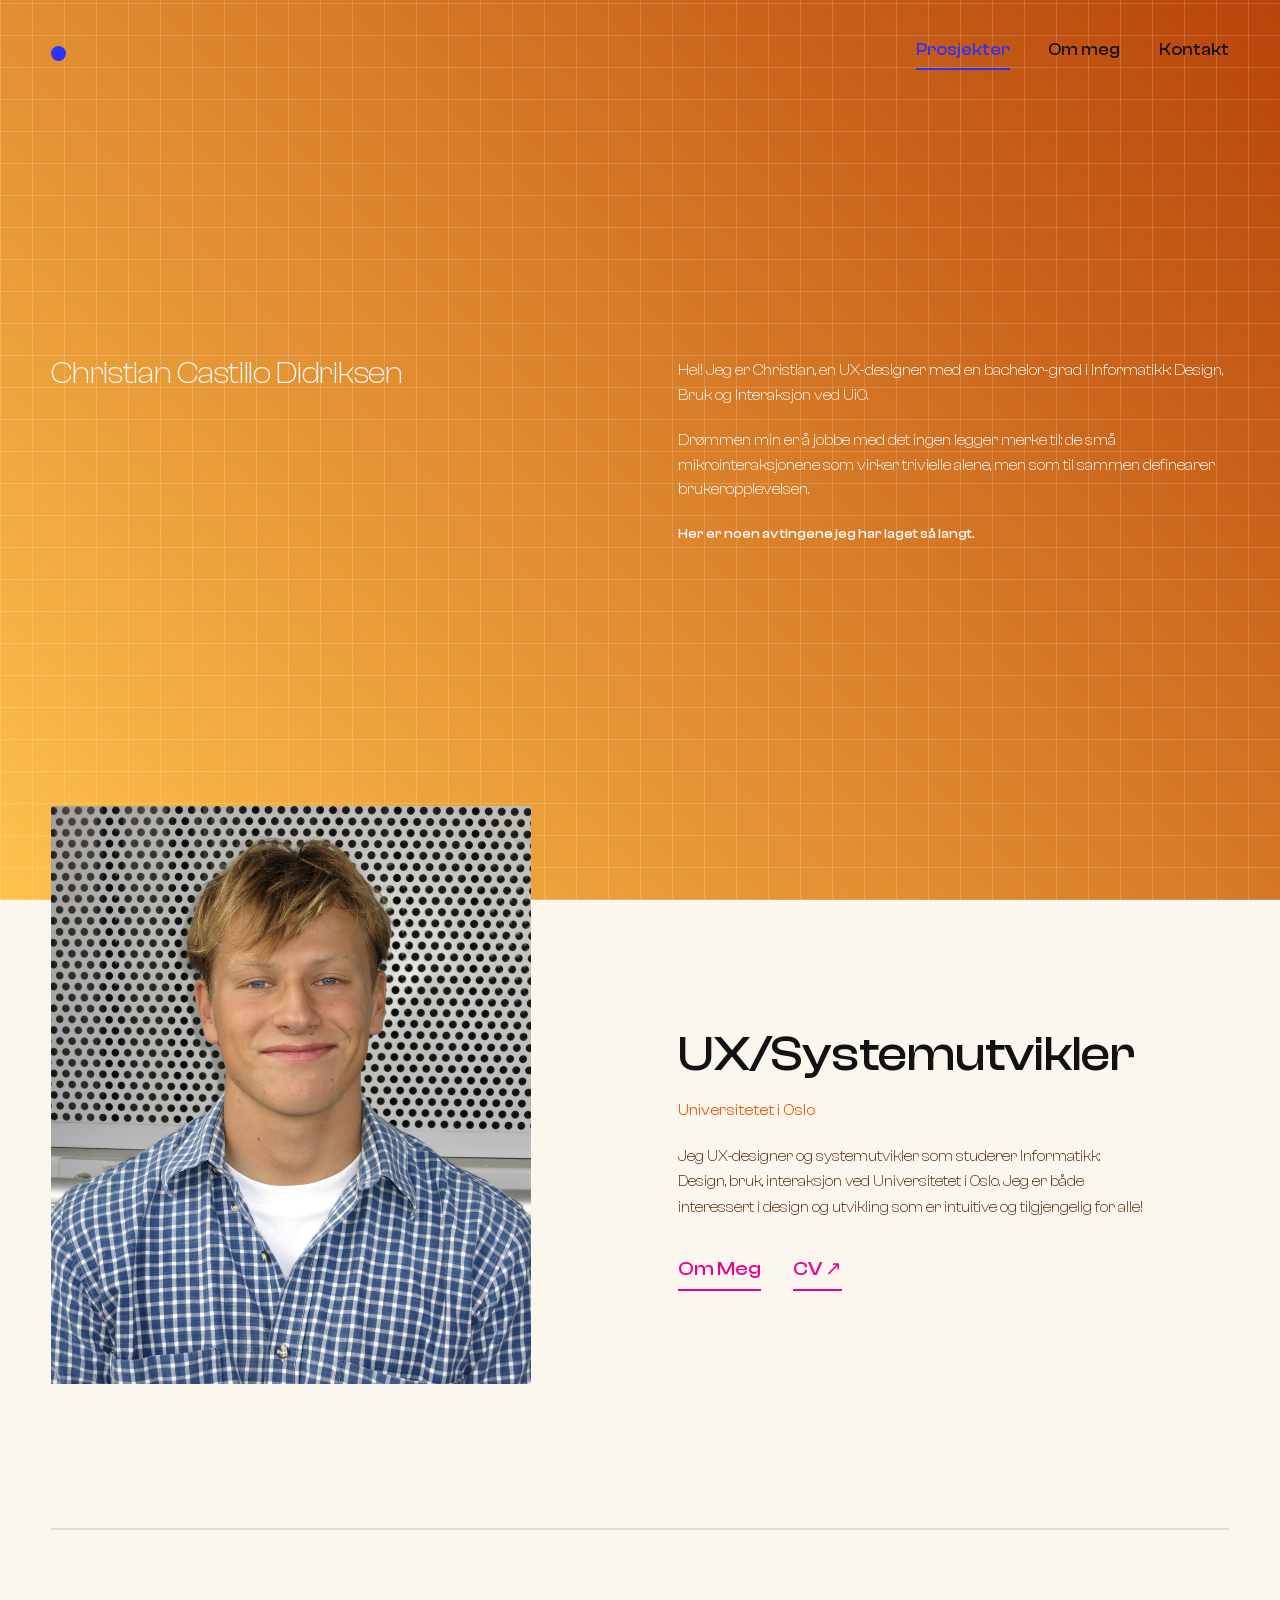
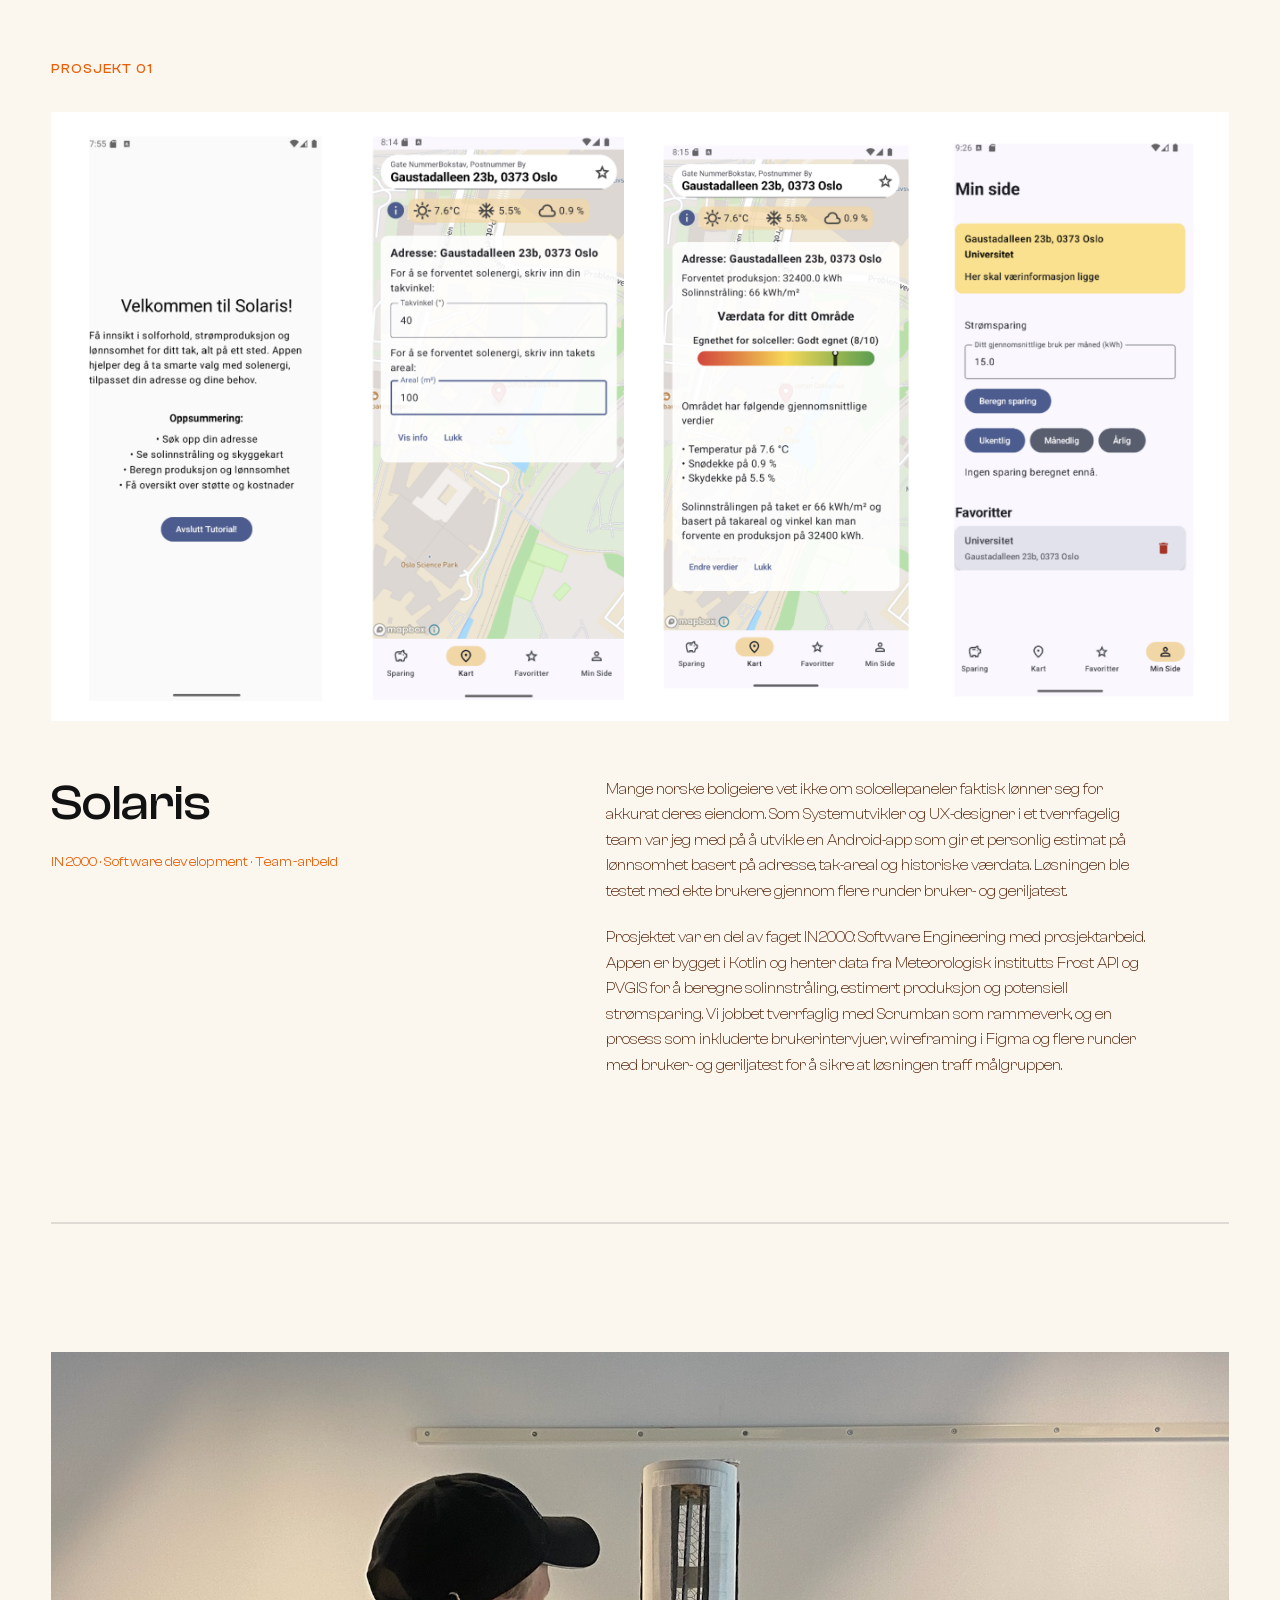
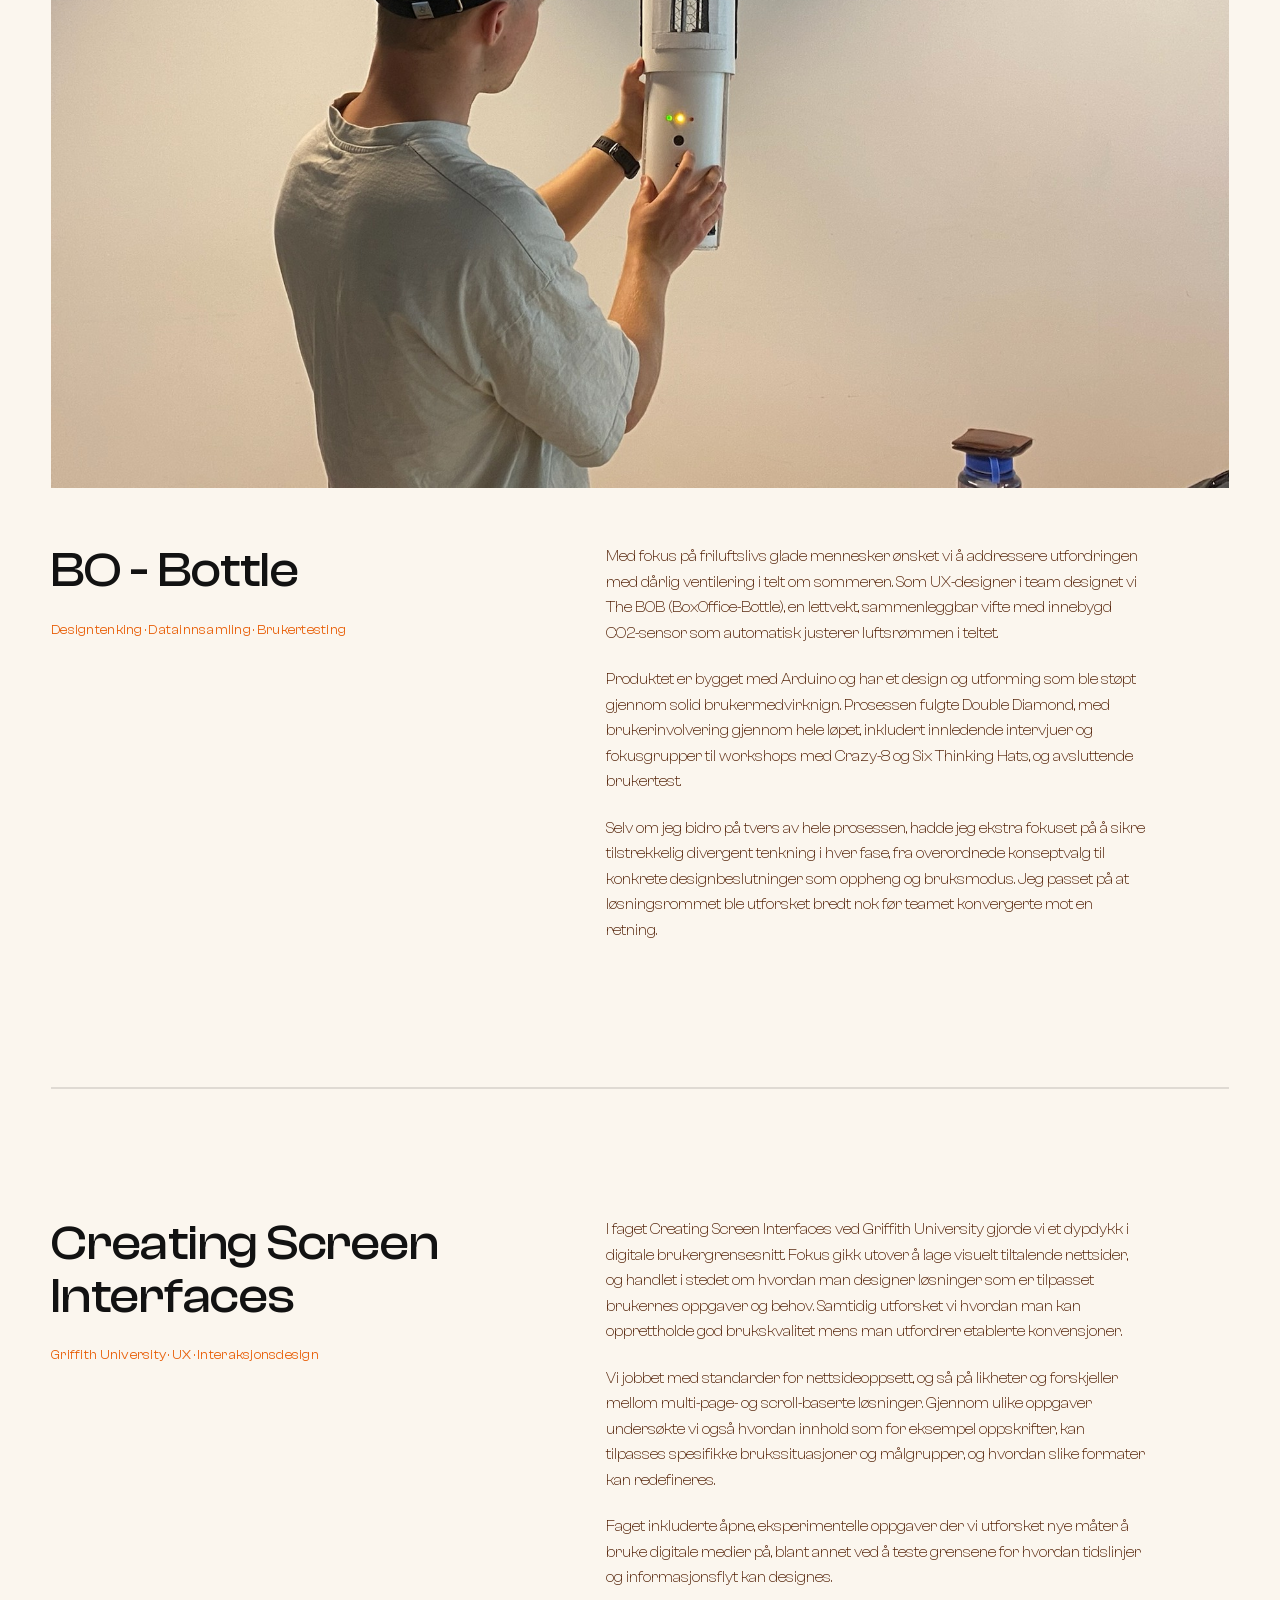
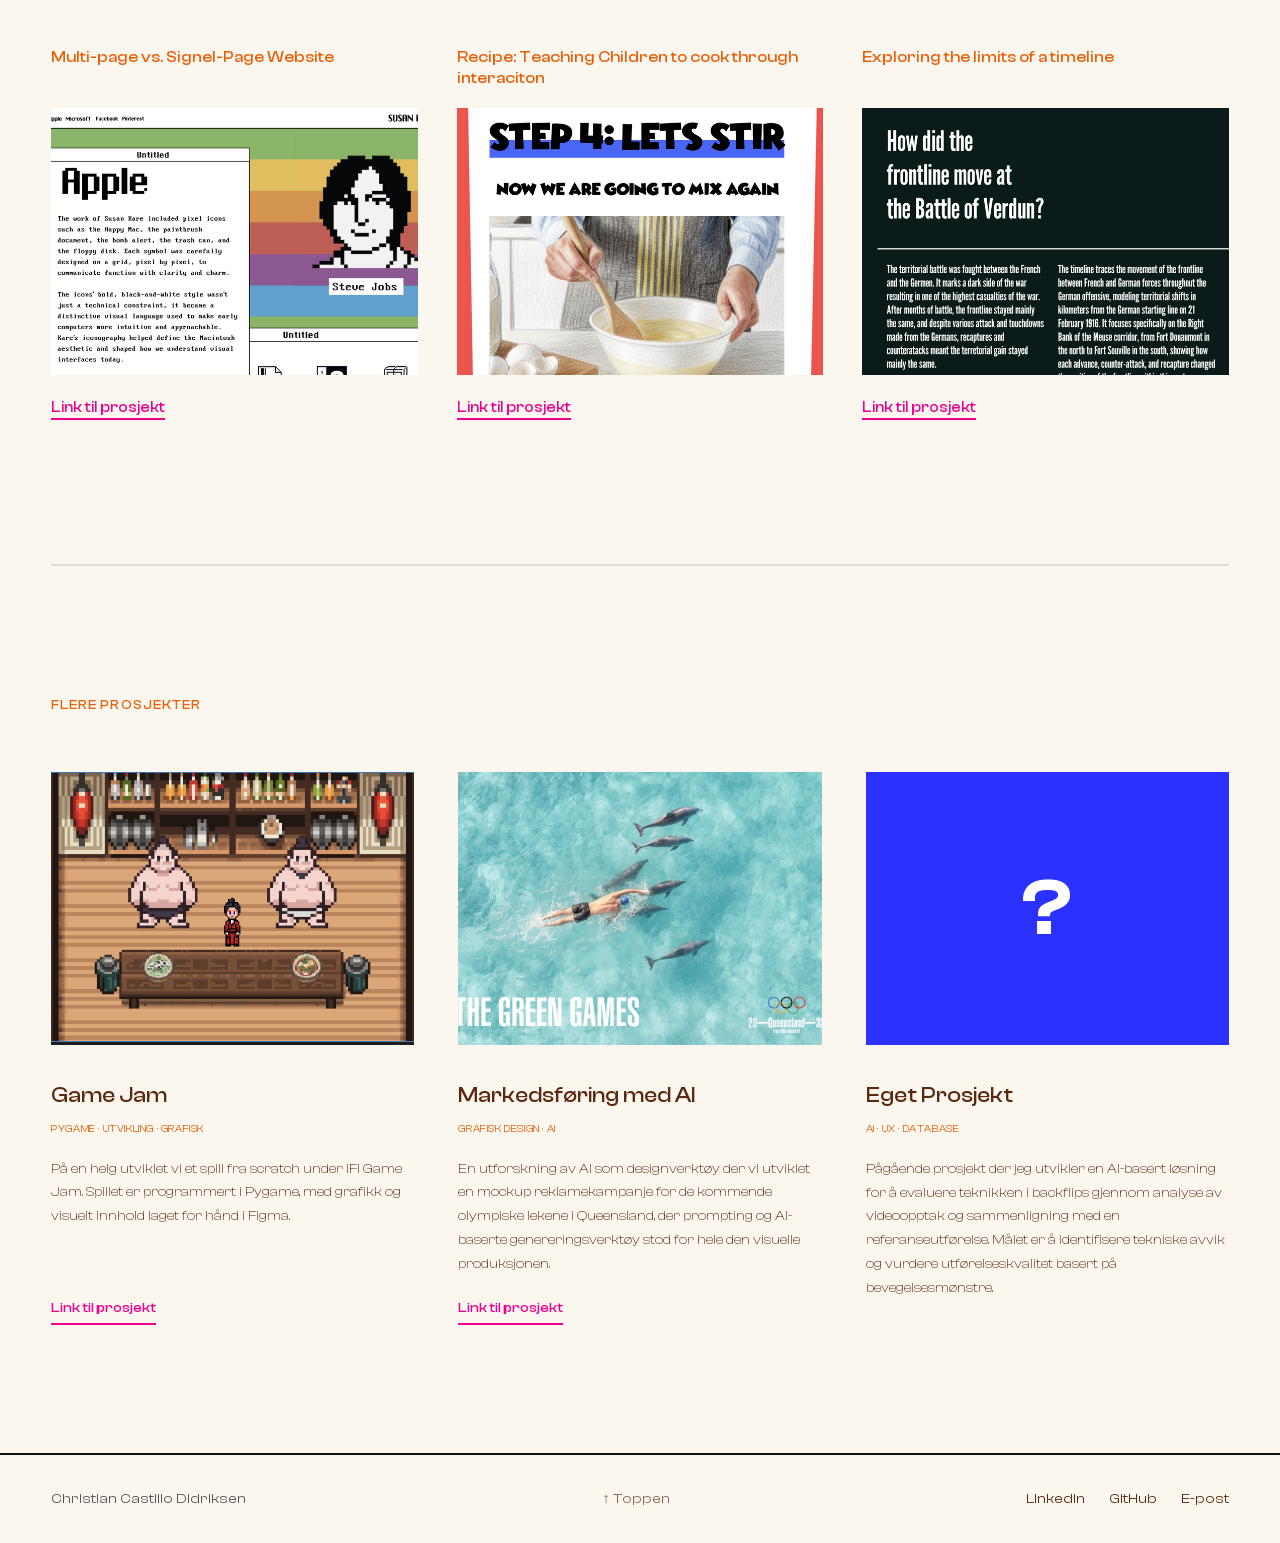
==== commit 77be9fb2: "Oppdater hero-tekst og koble CV-lenke til CV.pdf - Hero-tekst: 'i ferd med å fullføre bacheloren' ->" ====
--- a/index.html
+++ b/index.html
@@ -29,7 +29,7 @@
     <div class="hero-grid">
       <h1 class="reveal in-view">Christian Castillo Didriksen</h1>
       <div class="hero-copy reveal in-view">
-        <p>Hei! Jeg er Christian, en UX-designer som er i ferd med å fullføre bacheloren min i Design, Bruk og Interaksjon ved UiO.</p>
+        <p>Hei! Jeg er Christian, en UX-designer med en bachelor-grad i Informatikk: Design, Bruk og Interaksjon ved UiO.</p>
         <p>Drømmen min er å jobbe med det ingen legger merke til: de små mikrointeraksjonene som virker trivielle alene, men som til sammen definearer brukeropplevelsen.</p>
         <p class="cue">Her er noen av tingene jeg har laget så langt.</p>
       </div>
@@ -54,7 +54,7 @@
         <p class="desc">Jeg UX-designer og systemutvikler som studerer Informatikk: Design, bruk, interaksjon ved Universitetet i Oslo. Jeg er både interessert i design og utvikling som er intuitive og tilgjengelig for alle!</p>
         <div class="intro-links">
           <a class="link-pink" href="om-meg.html">Om Meg</a>
-          <a class="link-pink" href="#" target="_blank" rel="noopener">CV ↗</a>
+          <a class="link-pink" href="CV.pdf" target="_blank" rel="noopener">CV ↗</a>
         </div>
       </div>
     </div>
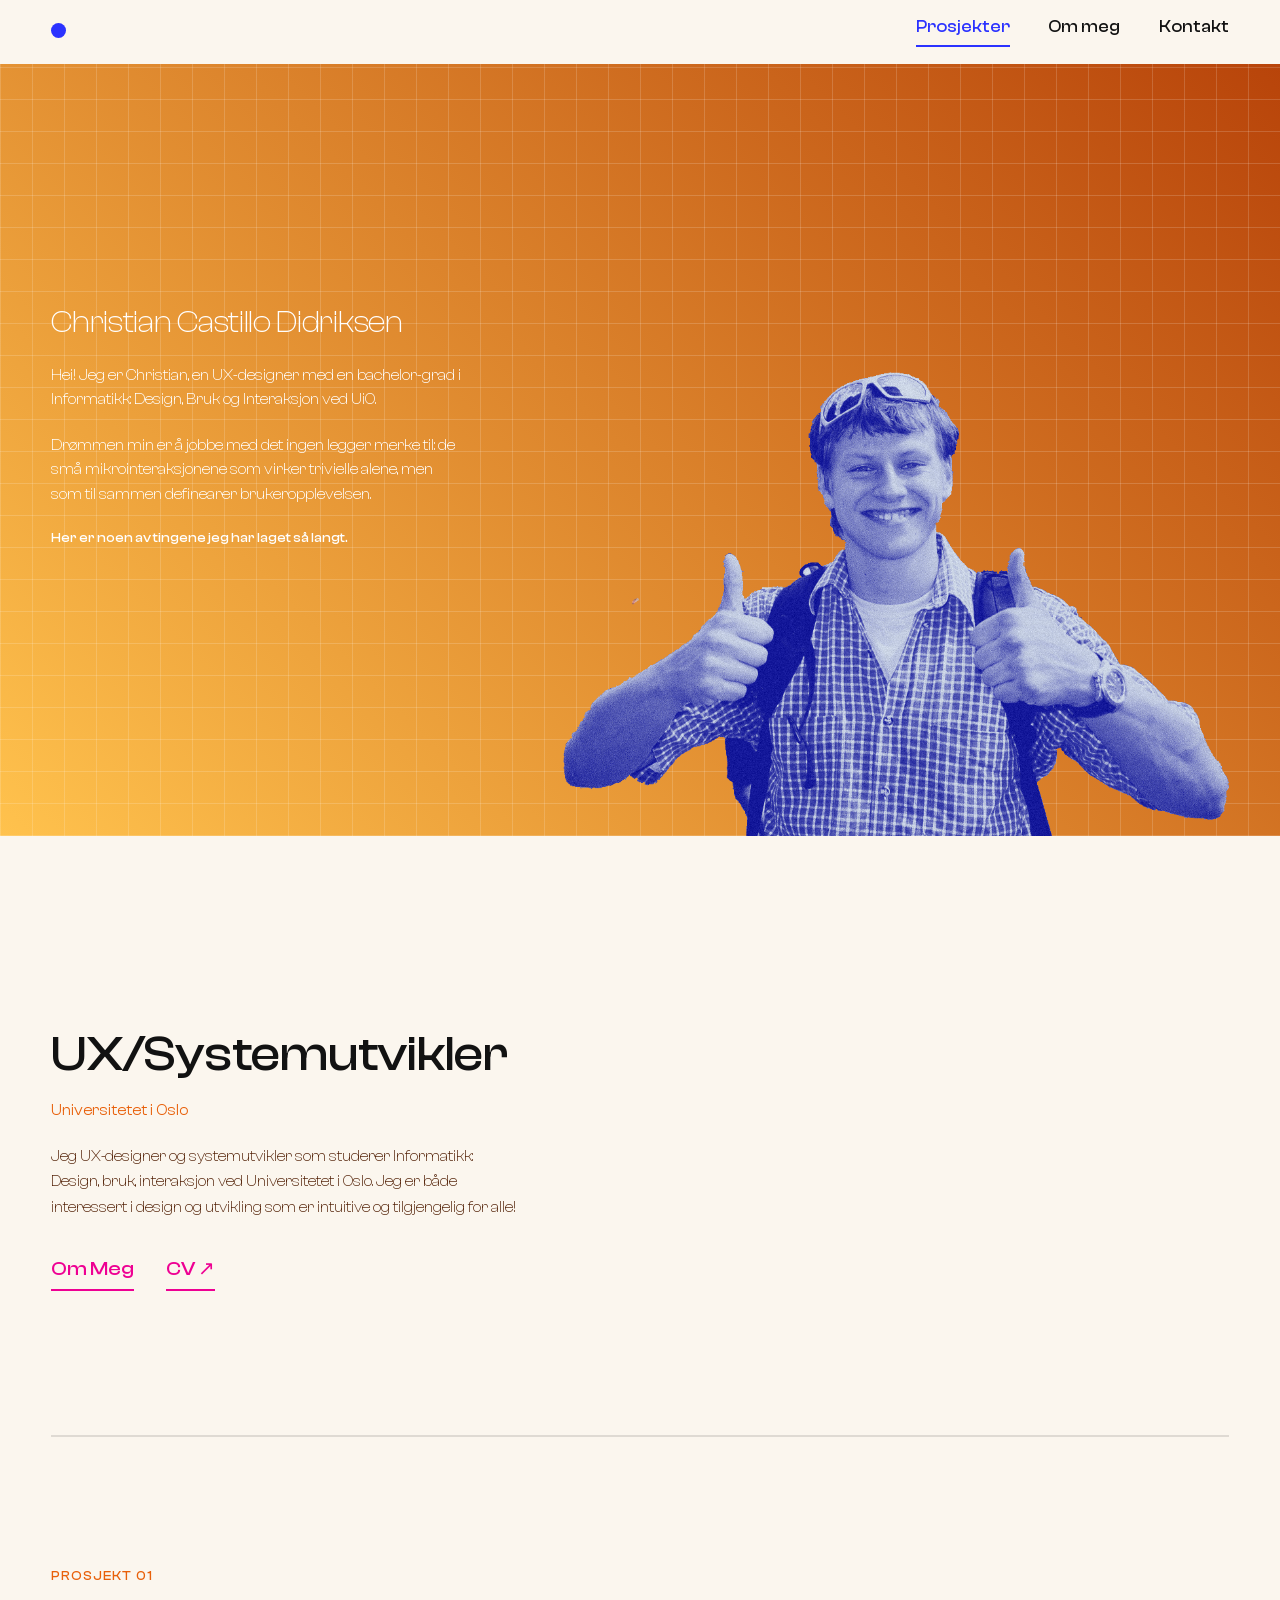
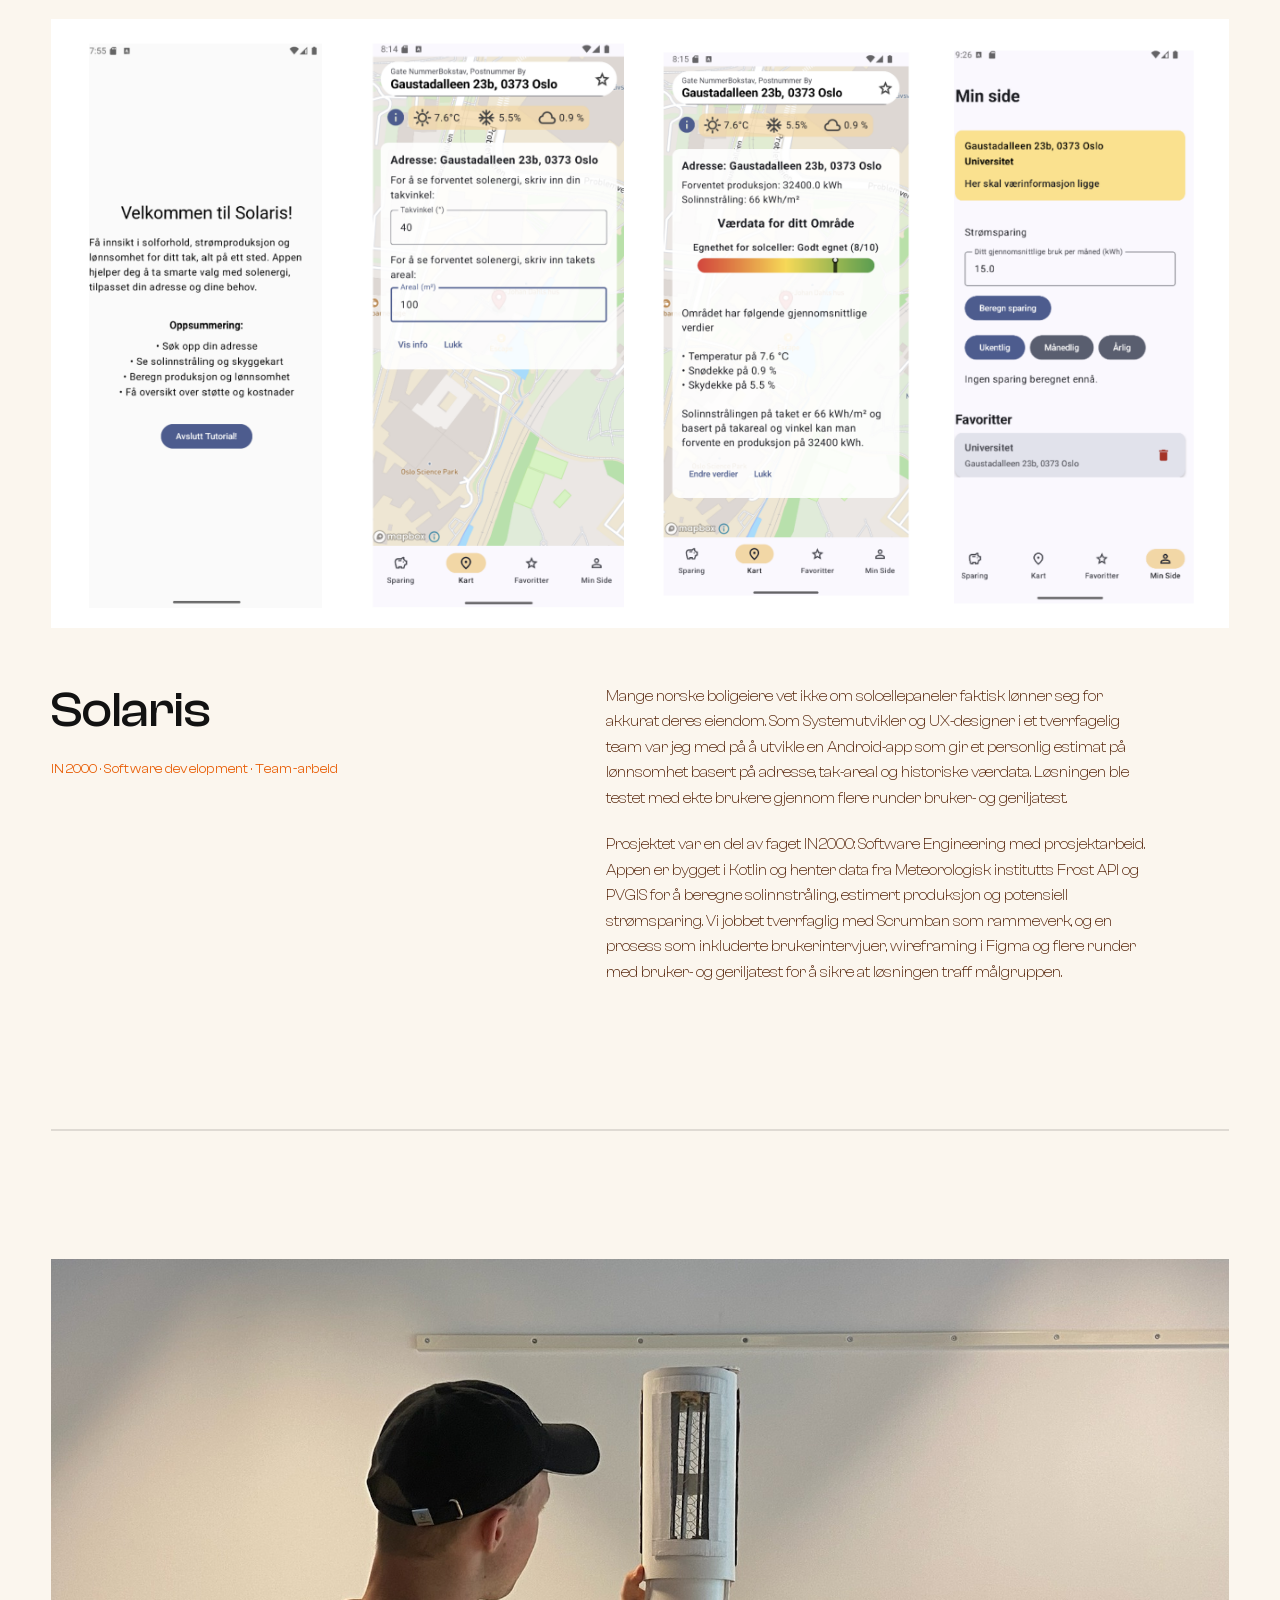
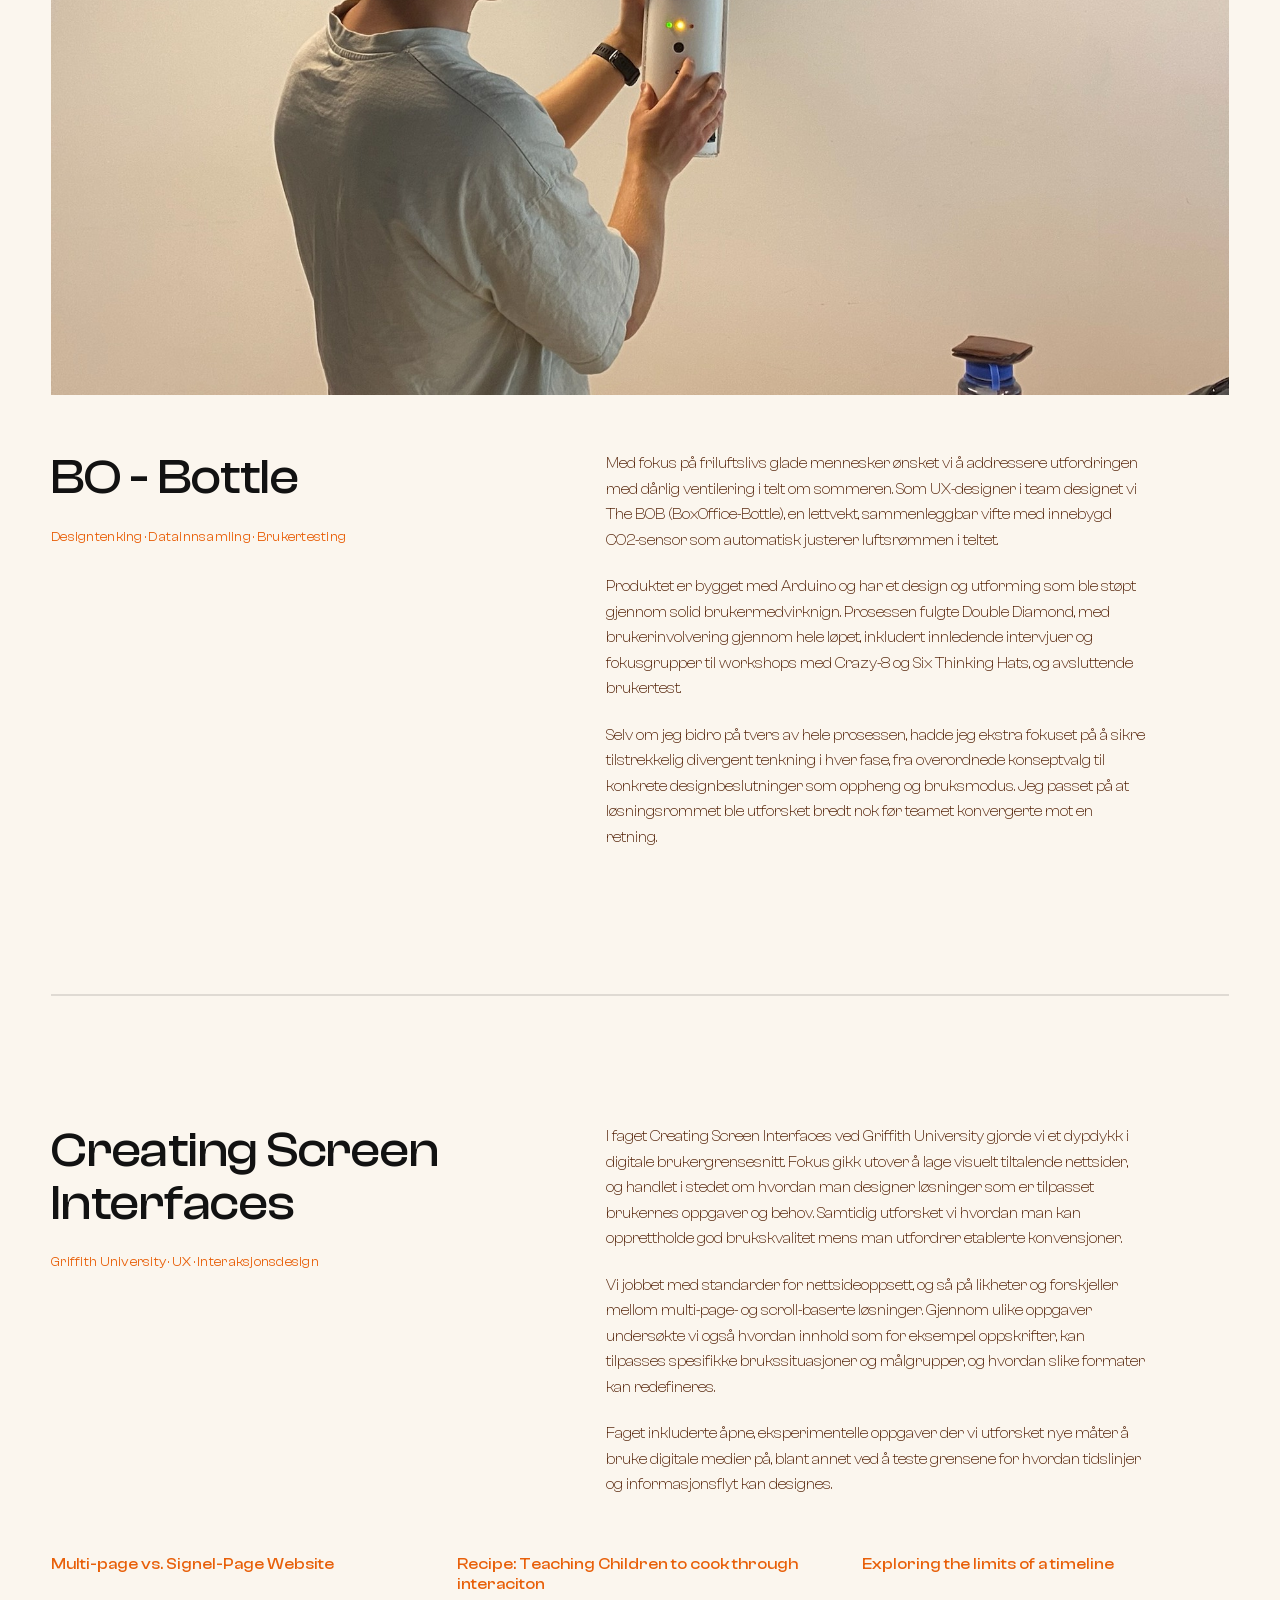
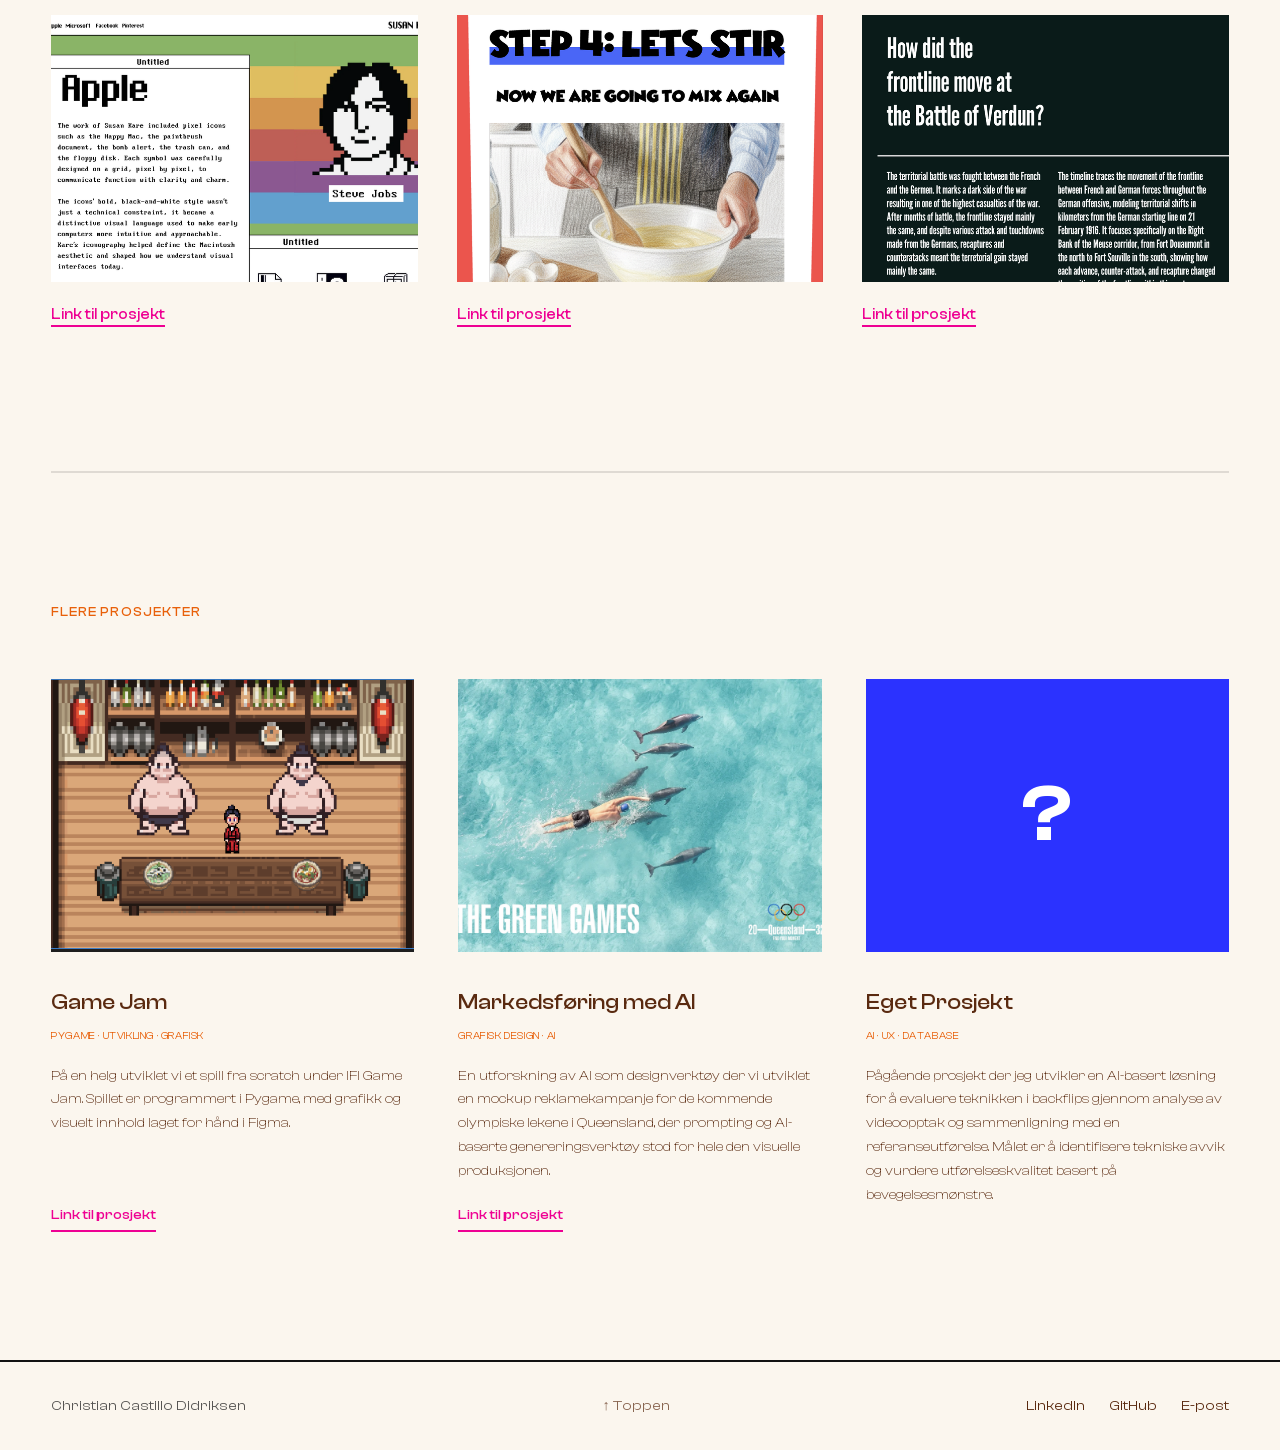
==== commit a59e1005: "Koble hero-seksjonen med rutenett-ramme og nytt bilde - Hero: rutenett+gradient trukket inn 2 ruter " ====
--- a/index.html
+++ b/index.html
@@ -16,6 +16,7 @@
      standard nav-farger (sort/blå), ingen dekor-sirkler eller knapper.
      ============================================================ -->
 <header class="hero">
+  <img class="hero-photo reveal in-view" src="images/about-travel.png" alt="">
   <div class="wrap hero-inner">
     <nav class="site-nav">
       <a href="index.html" aria-label="Til forsiden"><span class="logo-dot"></span></a>
@@ -27,11 +28,13 @@
     </nav>
 
     <div class="hero-grid">
-      <h1 class="reveal in-view">Christian Castillo Didriksen</h1>
-      <div class="hero-copy reveal in-view">
-        <p>Hei! Jeg er Christian, en UX-designer med en bachelor-grad i Informatikk: Design, Bruk og Interaksjon ved UiO.</p>
-        <p>Drømmen min er å jobbe med det ingen legger merke til: de små mikrointeraksjonene som virker trivielle alene, men som til sammen definearer brukeropplevelsen.</p>
-        <p class="cue">Her er noen av tingene jeg har laget så langt.</p>
+      <div class="hero-text">
+        <h1 class="reveal in-view">Christian Castillo Didriksen</h1>
+        <div class="hero-copy reveal in-view">
+          <p>Hei! Jeg er Christian, en UX-designer med en bachelor-grad i Informatikk: Design, Bruk og Interaksjon ved UiO.</p>
+          <p>Drømmen min er å jobbe med det ingen legger merke til: de små mikrointeraksjonene som virker trivielle alene, men som til sammen definearer brukeropplevelsen.</p>
+          <p class="cue">Her er noen av tingene jeg har laget så langt.</p>
+        </div>
       </div>
     </div>
   </div>
@@ -44,10 +47,6 @@
        ============================================================ -->
   <section class="intro">
     <div class="wrap intro-grid">
-      <div class="intro-photo ph has-img reveal">
-        <img src="images/portrett.jpg" alt="Portrett av Christian Castillo Didriksen">
-      </div>
-
       <div class="intro-body reveal">
         <h2>UX/Systemutvikler</h2>
         <span class="eyebrow-role">Universitetet i Oslo</span>
--- a/styles.css
+++ b/styles.css
@@ -70,6 +70,7 @@
   display:flex; align-items:center; justify-content:space-between;
   padding-block: clamp(1.5rem, 3vw, 2.25rem);
 }
+.hero .site-nav{ padding-block: .8125rem; }
 .logo-dot{ width:15px; height:15px; border-radius:50%; background:var(--blue); display:block; }
 .nav-links{ display:flex; align-items:center; gap: clamp(1.5rem, 3vw, 2.75rem); }
 .nav-links a{
@@ -88,16 +89,27 @@
 .hero{
   position:relative; overflow:hidden;
   min-height:100vh; display:flex; flex-direction:column;
-  background:
+  background-color:var(--cream);
+  background-image:
     repeating-linear-gradient(90deg, rgba(255,255,255,.16) 0 1px, transparent 1px 32px),
     repeating-linear-gradient(0deg, rgba(255,255,255,.16) 0 1px, transparent 1px 32px),
     linear-gradient(45deg, var(--gold) 0%, var(--hero-orange-dark) 100%);
+  background-size: 100% calc(100% - 128px), 100% calc(100% - 128px), 100% calc(100% - 128px);
+  background-position: center, center, center;
+  background-repeat: no-repeat, no-repeat, no-repeat;
   padding-bottom: clamp(3.5rem, 9vw, 6.5rem);
 }
 .hero-inner{ position:relative; z-index:1; display:flex; flex-direction:column; flex:1; width:100%; }
-.hero-grid{
-  display:grid; grid-template-columns: 1fr 1fr; gap:clamp(2rem, 6vw, 4.75rem);
-  align-items:start; flex:1; align-content:center;
+.hero-grid{ display:flex; align-items:center; flex:1; }
+.hero-text{ display:flex; flex-direction:column; gap:1.5rem; max-width:46ch; }
+.hero-photo{
+  display:block; position:absolute; z-index:0;
+  right: var(--pad-inline); bottom:64px;
+  max-height:calc(100% - 128px); max-width:52%;
+  height:auto; width:auto;
+}
+@media (max-width: 1150px){
+  .hero-photo{ display:none; }
 }
 .hero h1{
   font-family:var(--font); font-weight:300; color:#fff; white-space:nowrap;
@@ -109,7 +121,6 @@
 }
 .hero-copy p.cue{ font-weight:500; font-size:clamp(.8125rem, 1.05vw, .9375rem); }
 @media (max-width: 1150px){
-  .hero-grid{ grid-template-columns:1fr; }
   .hero h1{ white-space:normal; }
 }
 
@@ -117,9 +128,7 @@
    INTRO ROW (foto + rolle)
    ============================================================ */
 .intro{ padding-block: var(--space-2xl) var(--space-xl); }
-.intro-grid{ display:grid; grid-template-columns: 1fr 1fr; gap:clamp(2rem, 6vw, 4.75rem); align-items:start; }
-.intro-photo{ width:100%; max-width:480px; aspect-ratio:2663/3207; margin-top:-222px; position:relative; z-index:2; }
-.intro-photo img{ object-position:center top; }
+.intro-grid{ display:grid; grid-template-columns: 1fr; }
 .eyebrow-role{
   font-size:0.9375rem; font-weight:400; color:var(--orange); margin-bottom:.6em;
 }
@@ -285,7 +294,7 @@
    RESPONSIVT
    ============================================================ */
 @media (max-width: 900px){
-  .intro-grid, .about-grid, .project-grid, .hobbies-grid{ grid-template-columns:1fr; }
+  .about-grid, .project-grid, .hobbies-grid{ grid-template-columns:1fr; }
   .project-media.phones{ grid-template-columns:repeat(2, 1fr); }
   .subgrid, .more-grid{ grid-template-columns:1fr; }
   .nav-links{ gap:1.25rem; }
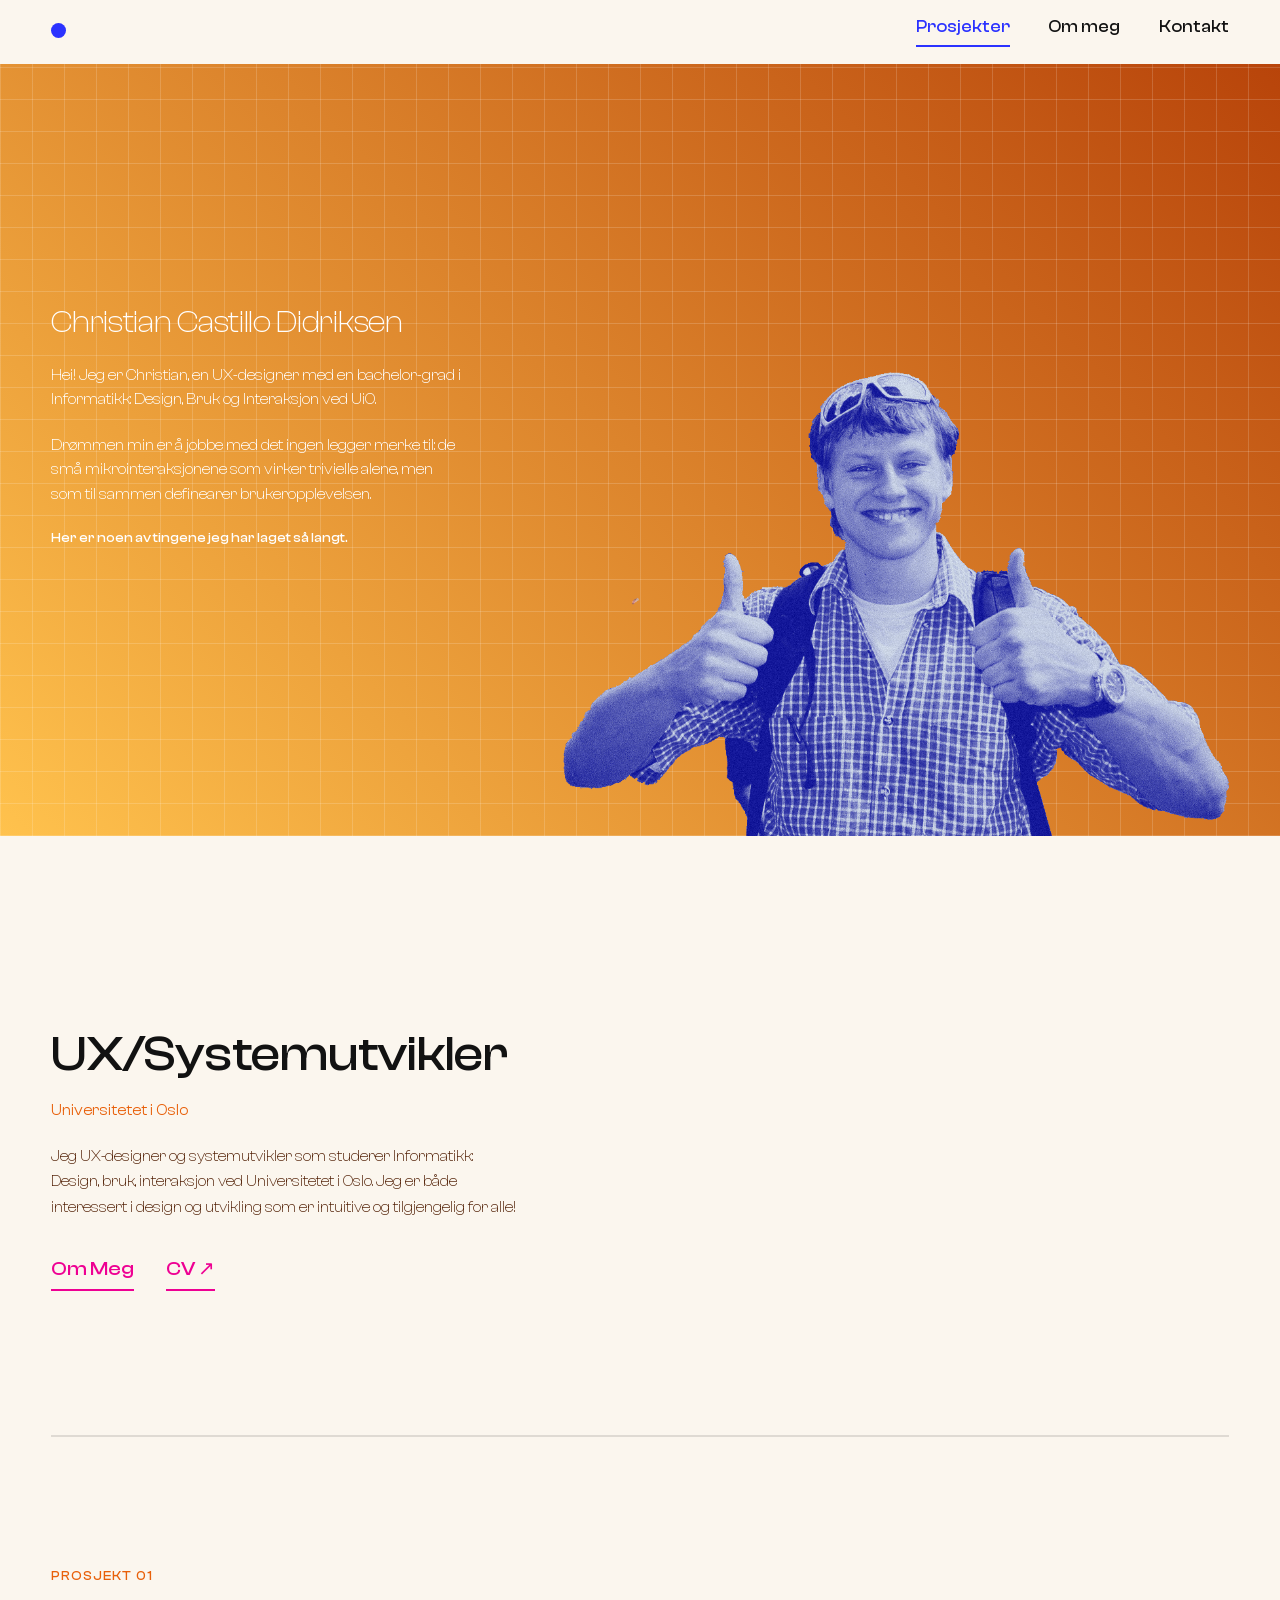
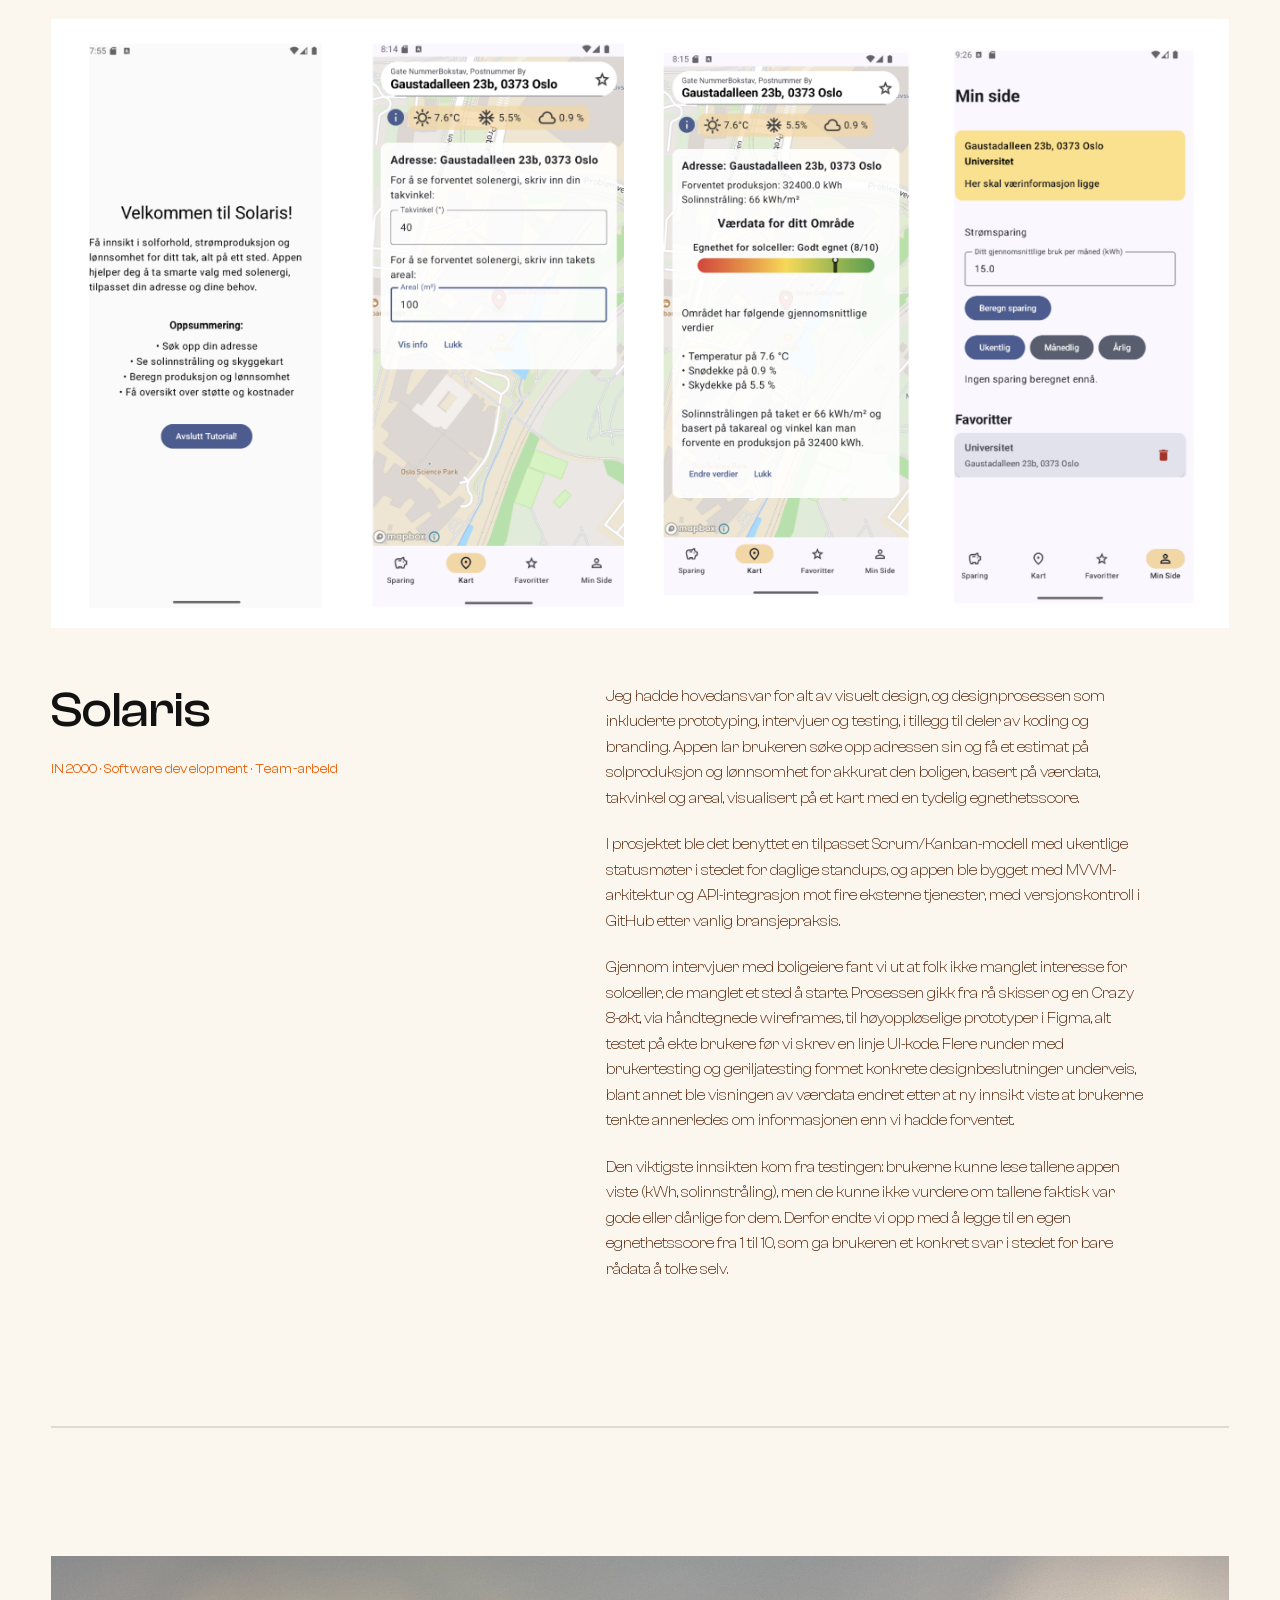
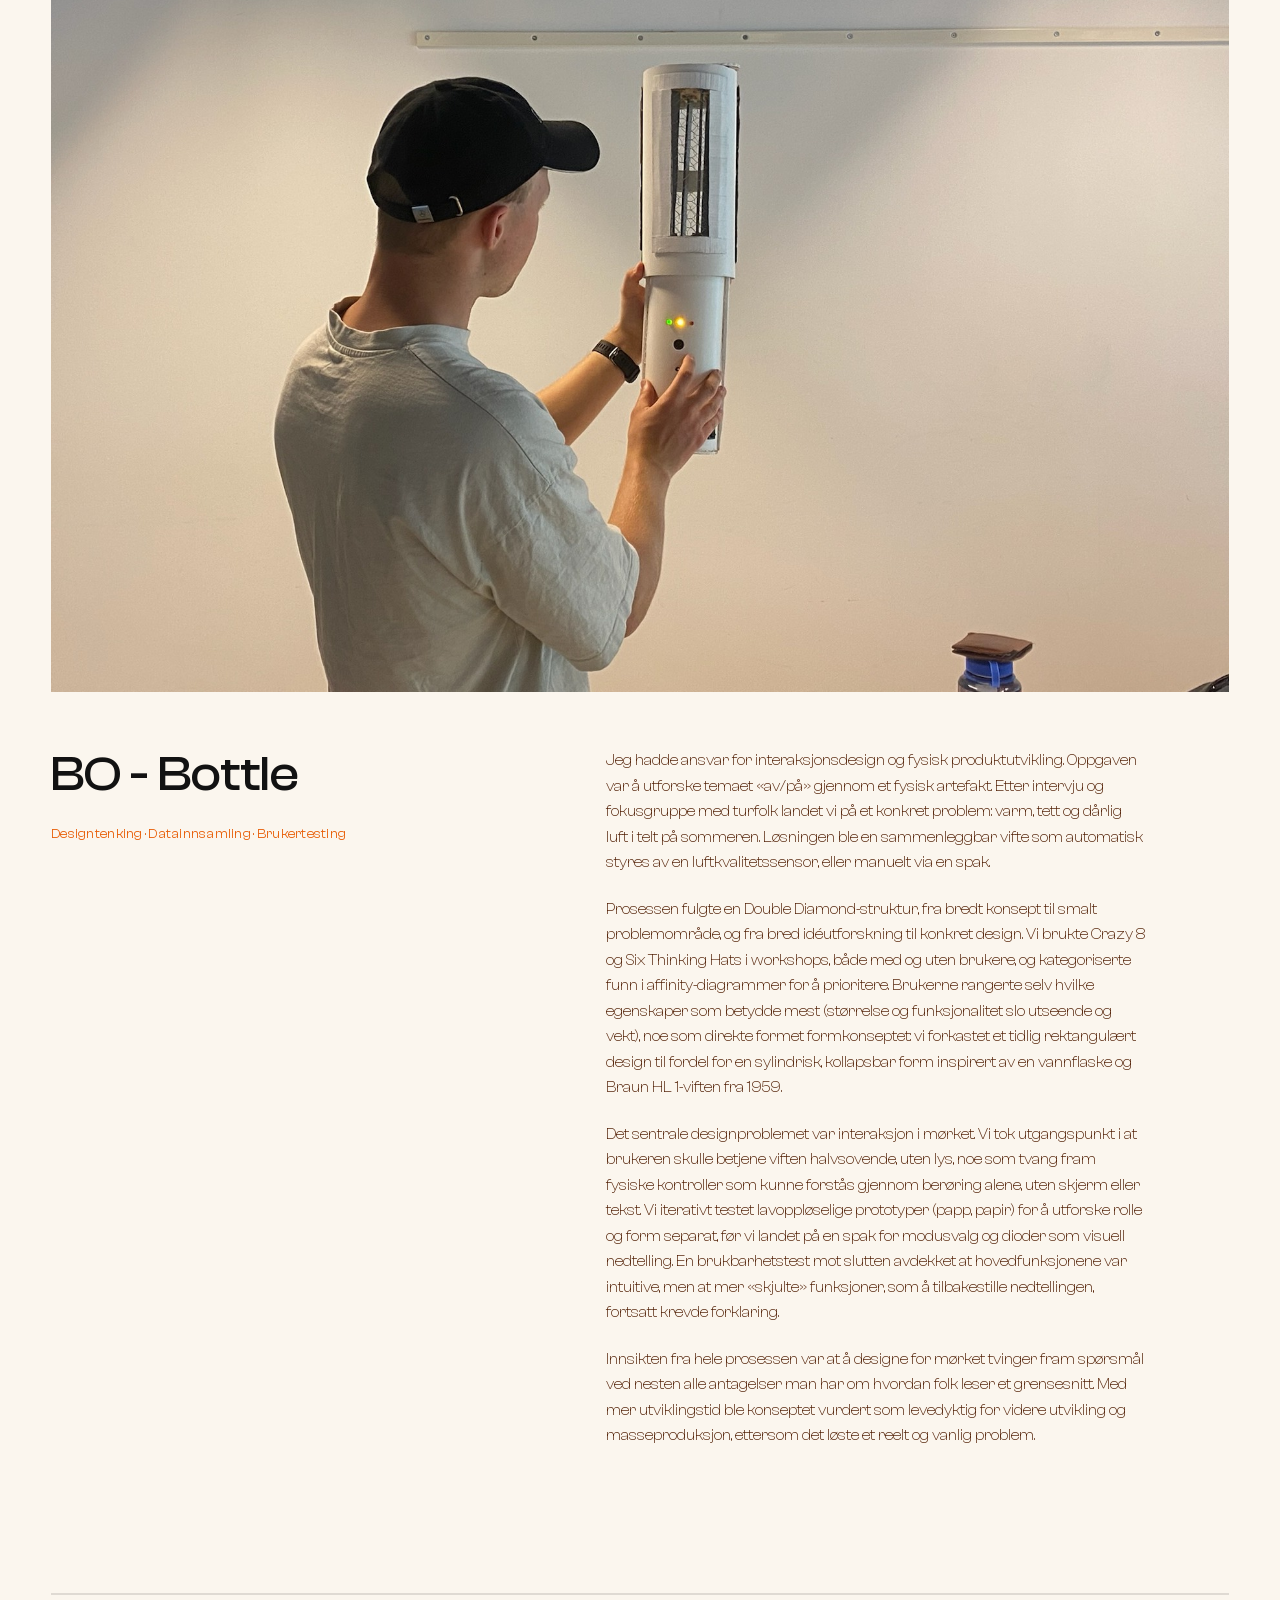
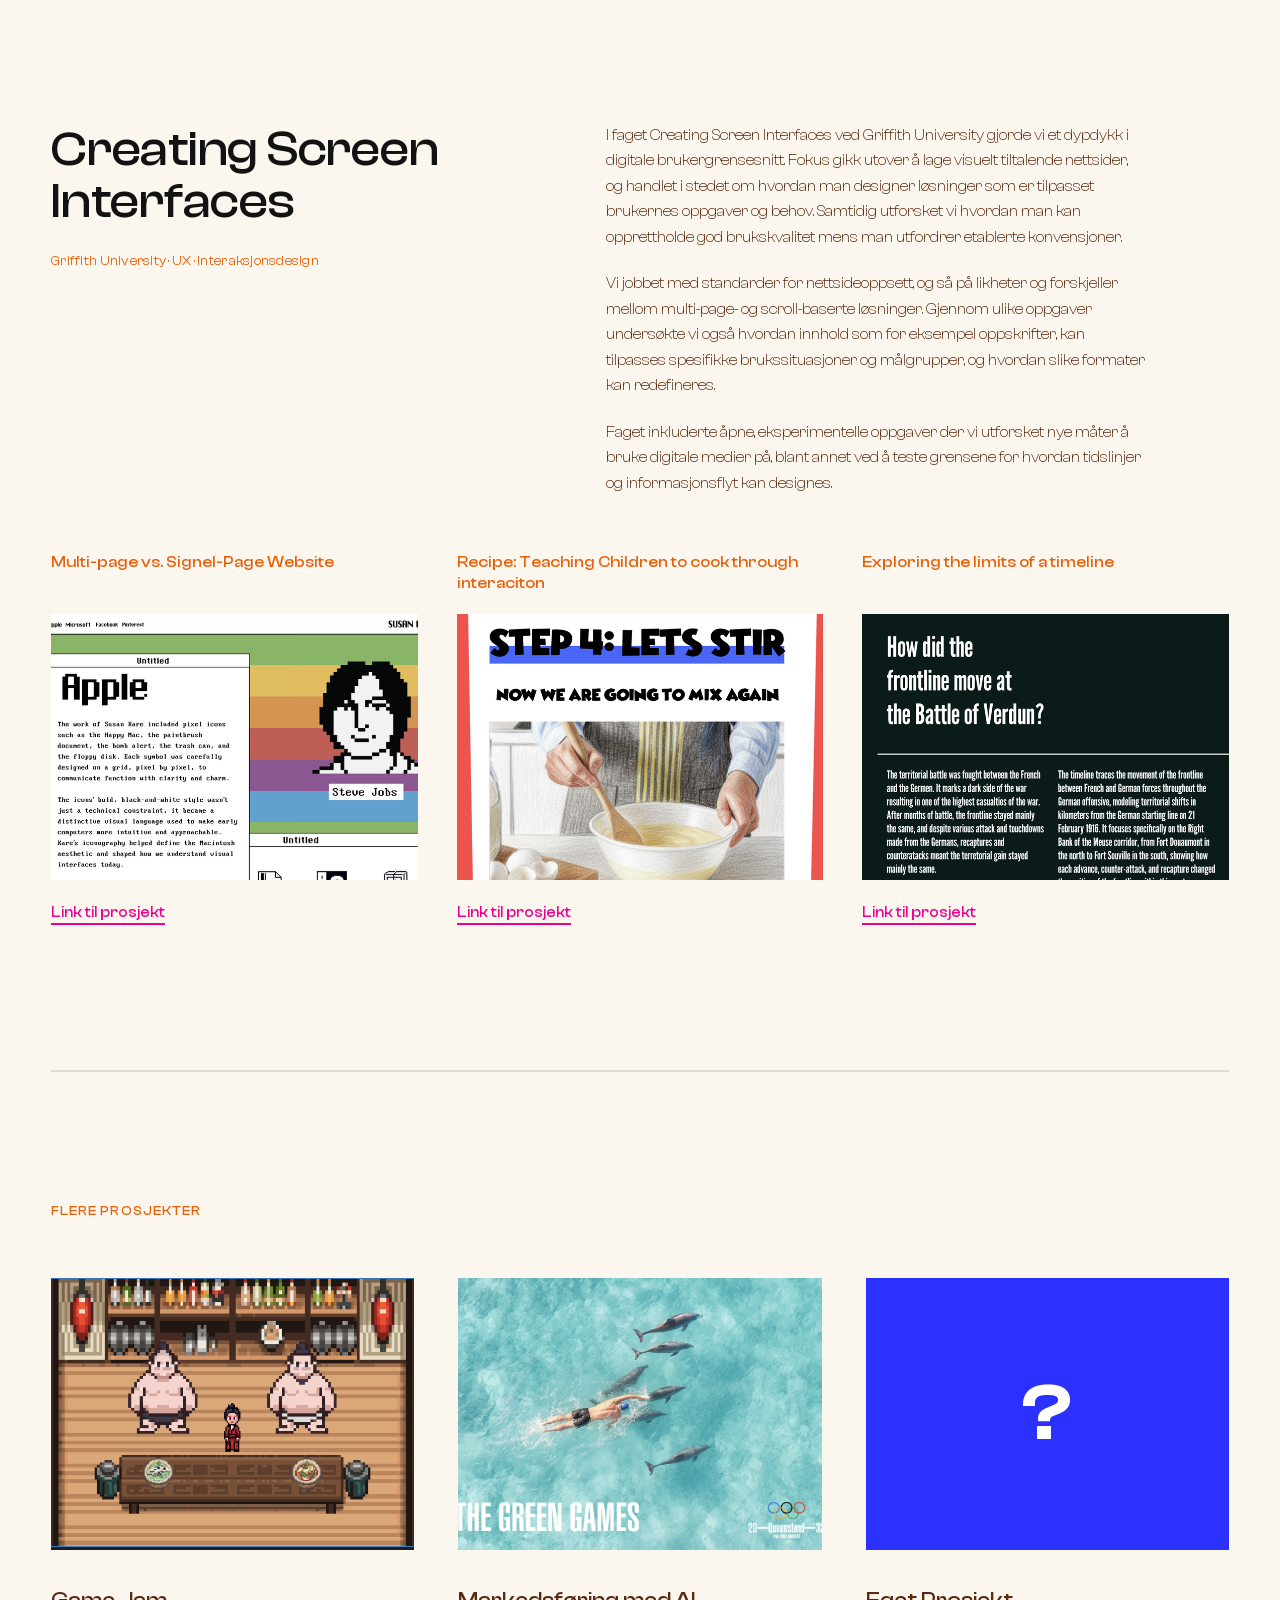
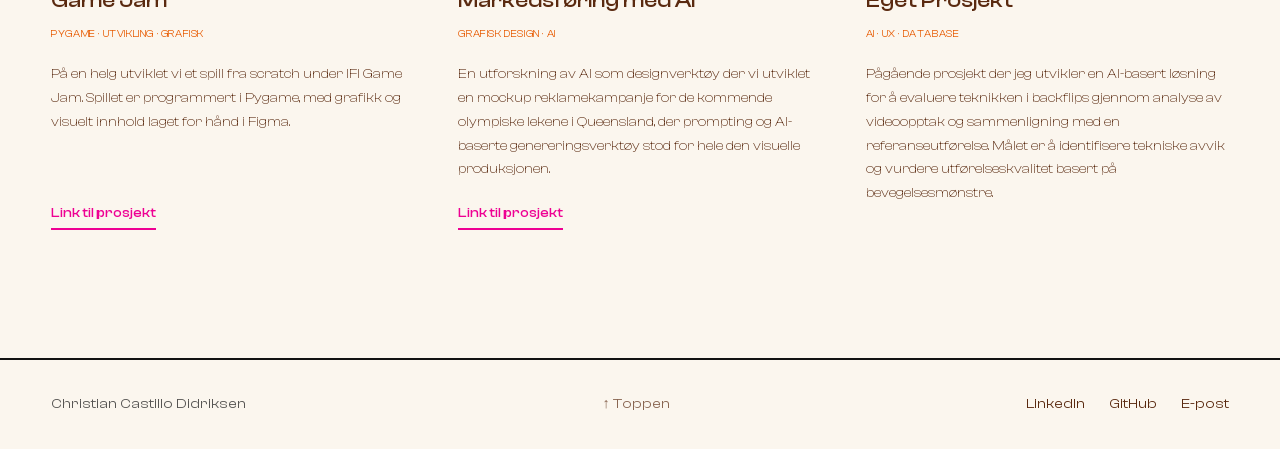
==== commit bf9ebe90: "Oppdater prosjektbeskrivelser for Solaris og BO-Bottle Co-Authored-By: Claude Sonnet 5 <noreply@anth" ====
--- a/index.html
+++ b/index.html
@@ -83,8 +83,10 @@
           <span class="project-tags">IN2000 · Software development · Team-arbeid</span>
         </div>
         <div class="project-desc reveal">
-          <p>Mange norske boligeiere vet ikke om solcellepaneler faktisk lønner seg for akkurat deres eiendom. Som Systemutvikler og UX-designer i et tverrfagelig team var jeg med på å utvikle en Android-app som gir et personlig estimat på lønnsomhet basert på adresse, tak-areal og historiske værdata. Løsningen ble testet med ekte brukere gjennom flere runder bruker- og geriljatest.</p>
-          <p>Prosjektet var en del av faget IN2000: Software Engineering med prosjektarbeid. Appen er bygget i Kotlin og henter data fra Meteorologisk institutts Frost API og PVGIS for å beregne solinnstråling, estimert produksjon og potensiell strømsparing. Vi jobbet tverrfaglig med Scrumban som rammeverk, og en prosess som inkluderte brukerintervjuer, wireframing i Figma og flere runder med bruker- og geriljatest for å sikre at løsningen traff målgruppen.</p>
+          <p>Jeg hadde hovedansvar for alt av visuelt design, og designprosessen som inkluderte prototyping, intervjuer og testing, i tillegg til deler av koding og branding. Appen lar brukeren søke opp adressen sin og få et estimat på solproduksjon og lønnsomhet for akkurat den boligen, basert på værdata, takvinkel og areal, visualisert på et kart med en tydelig egnethetsscore.</p>
+          <p>I prosjektet ble det benyttet en tilpasset Scrum/Kanban-modell med ukentlige statusmøter i stedet for daglige standups, og appen ble bygget med MVVM-arkitektur og API-integrasjon mot fire eksterne tjenester, med versjonskontroll i GitHub etter vanlig bransjepraksis.</p>
+          <p>Gjennom intervjuer med boligeiere fant vi ut at folk ikke manglet interesse for solceller, de manglet et sted å starte. Prosessen gikk fra rå skisser og en Crazy 8-økt, via håndtegnede wireframes, til høyoppløselige prototyper i Figma, alt testet på ekte brukere før vi skrev en linje UI-kode. Flere runder med brukertesting og geriljatesting formet konkrete designbeslutninger underveis, blant annet ble visningen av værdata endret etter at ny innsikt viste at brukerne tenkte annerledes om informasjonen enn vi hadde forventet.</p>
+          <p>Den viktigste innsikten kom fra testingen: brukerne kunne lese tallene appen viste (kWh, solinnstråling), men de kunne ikke vurdere om tallene faktisk var gode eller dårlige for dem. Derfor endte vi opp med å legge til en egen egnethetsscore fra 1 til 10, som ga brukeren et konkret svar i stedet for bare rådata å tolke selv.</p>
         </div>
       </div>
     </div>
@@ -110,9 +112,10 @@
           <span class="project-tags">Designtenking · Datainnsamling · Brukertesting</span>
         </div>
         <div class="project-desc reveal">
-          <p>Med fokus på friluftslivs glade mennesker ønsket vi å addressere utfordringen med dårlig ventilering i telt om sommeren. Som UX-designer i team designet vi The BOB (BoxOffice-Bottle), en lettvekt, sammenleggbar vifte med innebygd CO2-sensor som automatisk justerer luftsrømmen i teltet.</p>
-          <p>Produktet er bygget med Arduino og har et design og utforming som ble støpt gjennom solid brukermedvirknign. Prosessen fulgte Double Diamond, med brukerinvolvering gjennom hele løpet, inkludert innledende intervjuer og fokusgrupper til workshops med Crazy-8 og Six Thinking Hats, og avsluttende brukertest.</p>
-          <p>Selv om jeg bidro på tvers av hele prosessen, hadde jeg ekstra fokuset på å sikre tilstrekkelig divergent tenkning i hver fase, fra overordnede konseptvalg til konkrete designbeslutninger som oppheng og bruksmodus. Jeg passet på at løsningsrommet ble utforsket bredt nok før teamet konvergerte mot en retning.</p>
+          <p>Jeg hadde ansvar for interaksjonsdesign og fysisk produktutvikling. Oppgaven var å utforske temaet «av/på» gjennom et fysisk artefakt. Etter intervju og fokusgruppe med turfolk landet vi på et konkret problem: varm, tett og dårlig luft i telt på sommeren. Løsningen ble en sammenleggbar vifte som automatisk styres av en luftkvalitetssensor, eller manuelt via en spak.</p>
+          <p>Prosessen fulgte en Double Diamond-struktur, fra bredt konsept til smalt problemområde, og fra bred idéutforskning til konkret design. Vi brukte Crazy 8 og Six Thinking Hats i workshops, både med og uten brukere, og kategoriserte funn i affinity-diagrammer for å prioritere. Brukerne rangerte selv hvilke egenskaper som betydde mest (størrelse og funksjonalitet slo utseende og vekt), noe som direkte formet formkonseptet: vi forkastet et tidlig rektangulært design til fordel for en sylindrisk, kollapsbar form inspirert av en vannflaske og Braun HL 1-viften fra 1959.</p>
+          <p>Det sentrale designproblemet var interaksjon i mørket. Vi tok utgangspunkt i at brukeren skulle betjene viften halvsovende, uten lys, noe som tvang fram fysiske kontroller som kunne forstås gjennom berøring alene, uten skjerm eller tekst. Vi iterativt testet lavoppløselige prototyper (papp, papir) for å utforske rolle og form separat, før vi landet på en spak for modusvalg og dioder som visuell nedtelling. En brukbarhetstest mot slutten avdekket at hovedfunksjonene var intuitive, men at mer «skjulte» funksjoner, som å tilbakestille nedtellingen, fortsatt krevde forklaring.</p>
+          <p>Innsikten fra hele prosessen var at å designe for mørket tvinger fram spørsmål ved nesten alle antagelser man har om hvordan folk leser et grensesnitt. Med mer utviklingstid ble konseptet vurdert som levedyktig for videre utvikling og masseproduksjon, ettersom det løste et reelt og vanlig problem.</p>
         </div>
       </div>
     </div>
@@ -142,17 +145,17 @@
         <div class="subcard reveal">
           <h4>Multi-page vs. Signel-Page Website</h4>
           <div class="ph has-img"><img src="images/subprosjekt-multipage.png" alt="Multi-page vs. Single-Page Website — skjermbilde"></div>
-          <a class="link-pink" href="#">Link til prosjekt</a>
+          <a class="link-pink" href="https://www.figma.com/proto/7lnPc2ABG7OV2qmLMwPjQL/Single-Page-vs.-Multi-Page?node-id=2-900&page-id=0%3A1&starting-point-node-id=2%3A900&show-proto-sidebar=1&t=GRR6YVcF04GfoABQ-1" target="_blank" rel="noopener">Link til prosjekt</a>
         </div>
         <div class="subcard reveal">
           <h4>Recipe: Teaching Children to cook through interaciton</h4>
           <div class="ph has-img"><img src="images/subprosjekt-recipe.png" alt="Recipe: Teaching Children to cook through interaction — skjermbilde"></div>
-          <a class="link-pink" href="#">Link til prosjekt</a>
+          <a class="link-pink" href="https://www.figma.com/proto/XUd2UZ0Jx4lsxyx3G2iAjf/Recipe?node-id=1-2&page-id=0%3A1&starting-point-node-id=1%3A2&t=xBV6cnTLmr7aA2wd-1" target="_blank" rel="noopener">Link til prosjekt</a>
         </div>
         <div class="subcard reveal">
           <h4>Exploring the limits of a timeline</h4>
           <div class="ph has-img"><img src="images/subprosjekt-timeline.png" alt="Exploring the limits of a timeline — skjermbilde"></div>
-          <a class="link-pink" href="#">Link til prosjekt</a>
+          <a class="link-pink" href="https://www.figma.com/proto/uoFDWC8bXZpXveuZBkJ9if/Timeline?node-id=60-1282&page-id=0%3A1&starting-point-node-id=60%3A1282&scaling=contain&content-scaling=fixed&t=syGmkLl3JCCPsXMb-1" target="_blank" rel="noopener">Link til prosjekt</a>
         </div>
       </div>
     </div>
@@ -173,7 +176,7 @@
           <h3>Game Jam</h3>
           <span class="tags">PyGame · Utvikling · Grafisk</span>
           <p>På en helg utviklet vi et spill fra scratch under IFI Game Jam. Spillet er programmert i Pygame, med grafikk og visuelt innhold laget for hånd i Figma.</p>
-          <a class="link-pink" href="#">Link til prosjekt</a>
+          <a class="link-pink" href="https://linnt03.itch.io/ramen-rumble" target="_blank" rel="noopener">Link til prosjekt</a>
         </article>
 
         <article class="more-card reveal">
@@ -181,7 +184,7 @@
           <h3>Markedsføring med AI</h3>
           <span class="tags">Grafisk Design · AI</span>
           <p>En utforskning av AI som designverktøy der vi utviklet en mockup reklamekampanje for de kommende olympiske lekene i Queensland, der prompting og AI-baserte genereringsverktøy stod for hele den visuelle produksjonen.</p>
-          <a class="link-pink" href="#">Link til prosjekt</a>
+          <a class="link-pink" href="https://www.figma.com/proto/fqwh4ePoqNQ0gPtWfV2CBw/Marketing-with-AI?node-id=2001-2&viewport=187%2C292%2C0.16&t=UZcJiA0yOxWPjoPb-1&scaling=contain&content-scaling=fixed&starting-point-node-id=2001%3A2&show-proto-sidebar=1&page-id=0%3A1" target="_blank" rel="noopener">Link til prosjekt</a>
         </article>
 
         <article class="more-card reveal">
--- a/styles.css
+++ b/styles.css
@@ -228,23 +228,25 @@
 .page-head{
   position:relative; z-index:1; overflow:hidden;
   min-height:100vh; display:flex; flex-direction:column;
-  background:
+  background-color:var(--cream);
+  background-image:
     repeating-linear-gradient(90deg, rgba(255,255,255,.16) 0 1px, transparent 1px 32px),
     repeating-linear-gradient(0deg, rgba(255,255,255,.16) 0 1px, transparent 1px 32px),
     linear-gradient(45deg, var(--blue-light) 0%, var(--blue) 100%);
+  background-size: 100% calc(100% - 128px), 100% calc(100% - 128px), 100% calc(100% - 128px);
+  background-position: center, center, center;
+  background-repeat: no-repeat, no-repeat, no-repeat;
   padding-bottom: clamp(3.5rem, 9vw, 6.5rem);
 }
+.page-head .site-nav{ padding-block: .8125rem; }
 .page-head-inner{ position:relative; z-index:1; display:flex; flex-direction:column; flex:1; width:100%; }
 .page-head-content{ flex:1; display:flex; flex-direction:column; justify-content:center; }
 .page-head h1{
   font-family:var(--font); font-weight:600; color:#fff;
   font-size:clamp(2.25rem, 4.6vw, 3.4rem); letter-spacing:-0.005em;
 }
-.page-head .eyebrow-role{ margin-top:.5em; color:#fff; opacity:.85; }
-.page-head .logo-dot{ background:#fff; }
-.page-head .nav-links a{ color:#fff; opacity:.8; }
-.page-head .nav-links a:hover{ opacity:1; }
-.page-head .nav-links a.active{ color:#fff; border-color:#fff; opacity:1; }
+.page-head .eyebrow-role{ margin-top:.5em; color:#fff; opacity:.85; font-weight:600; }
+.page-head .logo-dot{ background:var(--orange); }
 
 /* "Om meg"-lenken skal alltid være rosa når den er aktiv/markert,
    samme rosa som CV- og "Om Meg"-lenkene ellers på siden. */
@@ -262,14 +264,16 @@
 .hobbies .eyebrow-role{ color:var(--blue); }
 .hobbies-copy p{ font-size:0.9375rem; font-weight:300; max-width:58ch; margin-bottom:1.2em; }
 
-/* Reisebilde trukket opp under hero (se HTML-kommentar) */
-.hero-overlap{
-  position:relative; z-index:2;
-  margin-top: -80px; padding-bottom: var(--space-2xl);
-}
-.hero-overlap .ph{ aspect-ratio:16/8; }
-.hero-overlap .ph.has-img img{
-  width:100%; height:100%; object-fit:cover; object-position:center 100%; display:block;
+/* Bilde i page-head, samme teknikk som .hero-photo på forsiden:
+   bunnen linjer opp nøyaktig med bunnen av rutenett/gradient. */
+.page-head-photo{
+  display:block; position:absolute; z-index:0;
+  right: calc(var(--pad-inline) + 118px); bottom:64px;
+  max-height:calc(100% - 128px); max-width:40%;
+  height:auto; width:auto;
+}
+@media (max-width: 1150px){
+  .page-head-photo{ display:none; }
 }
 
 .about-wide{ padding-block: 0 var(--space-2xl); }
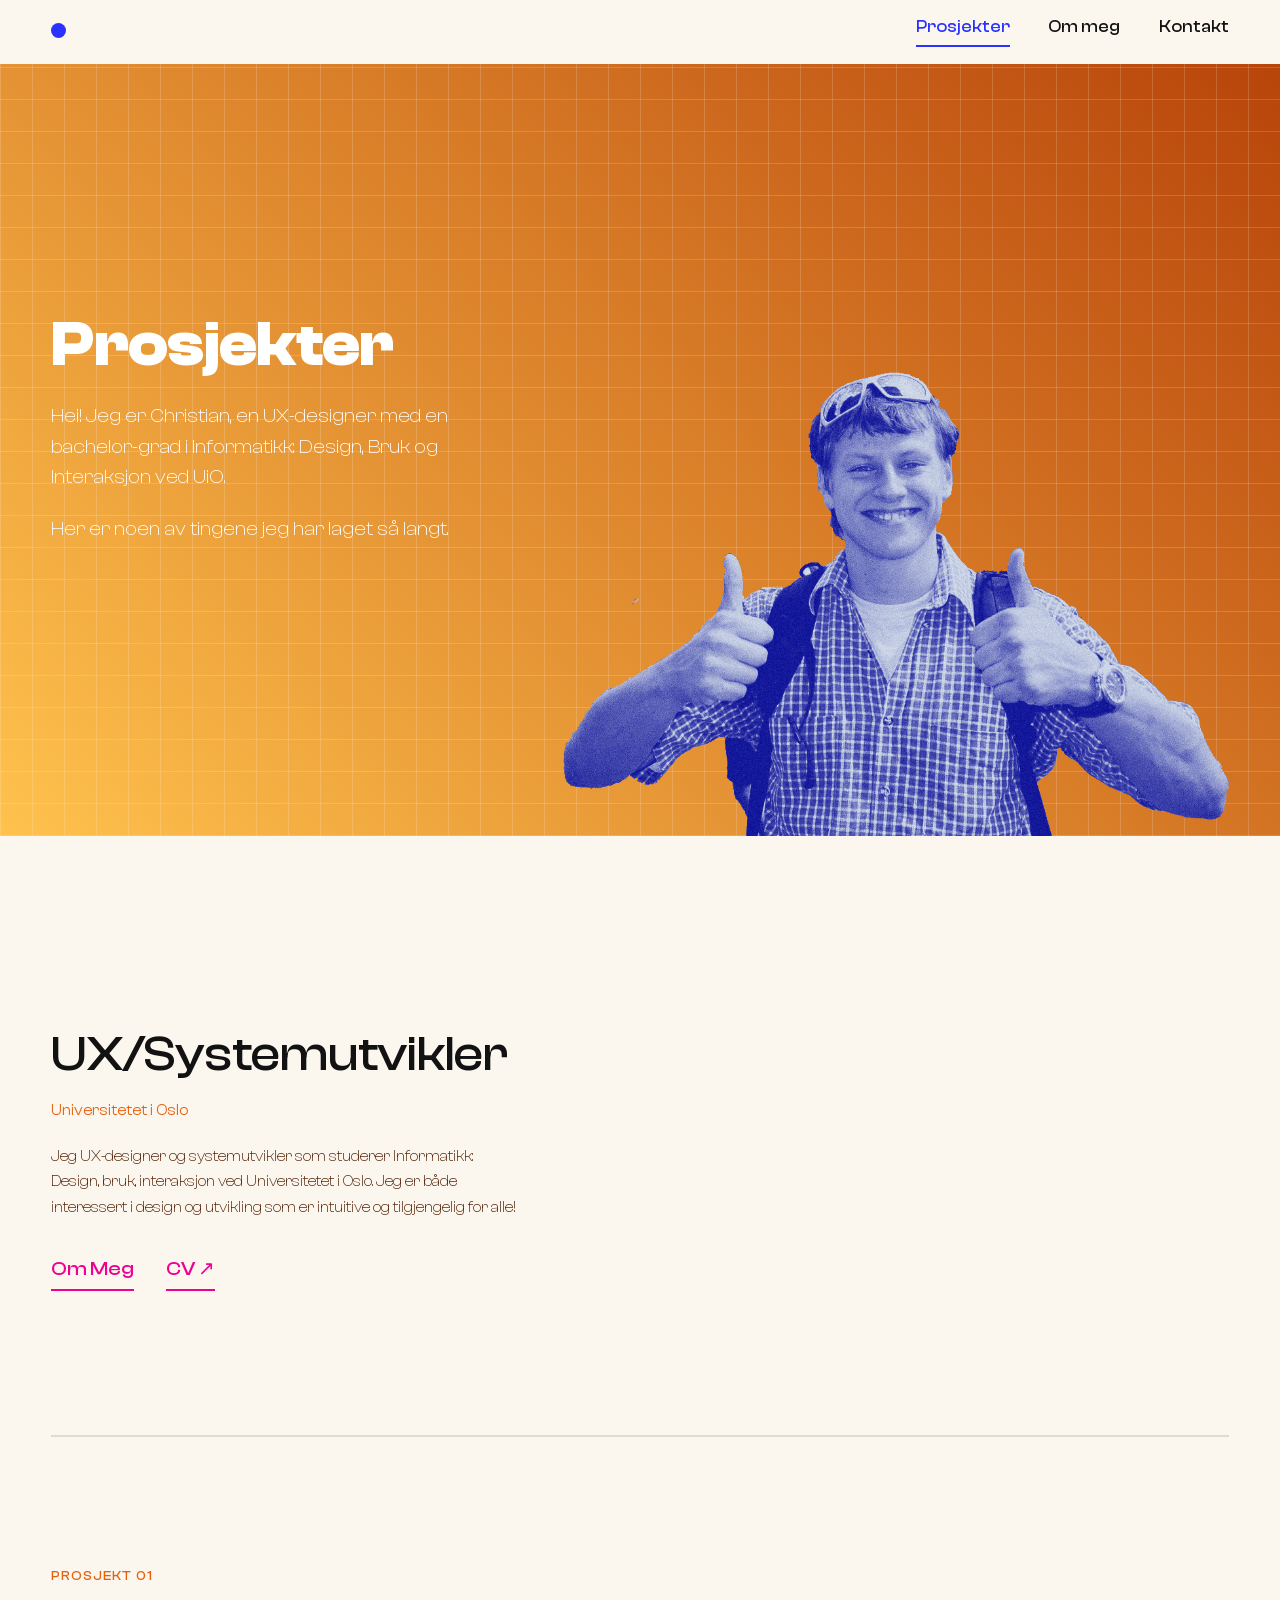
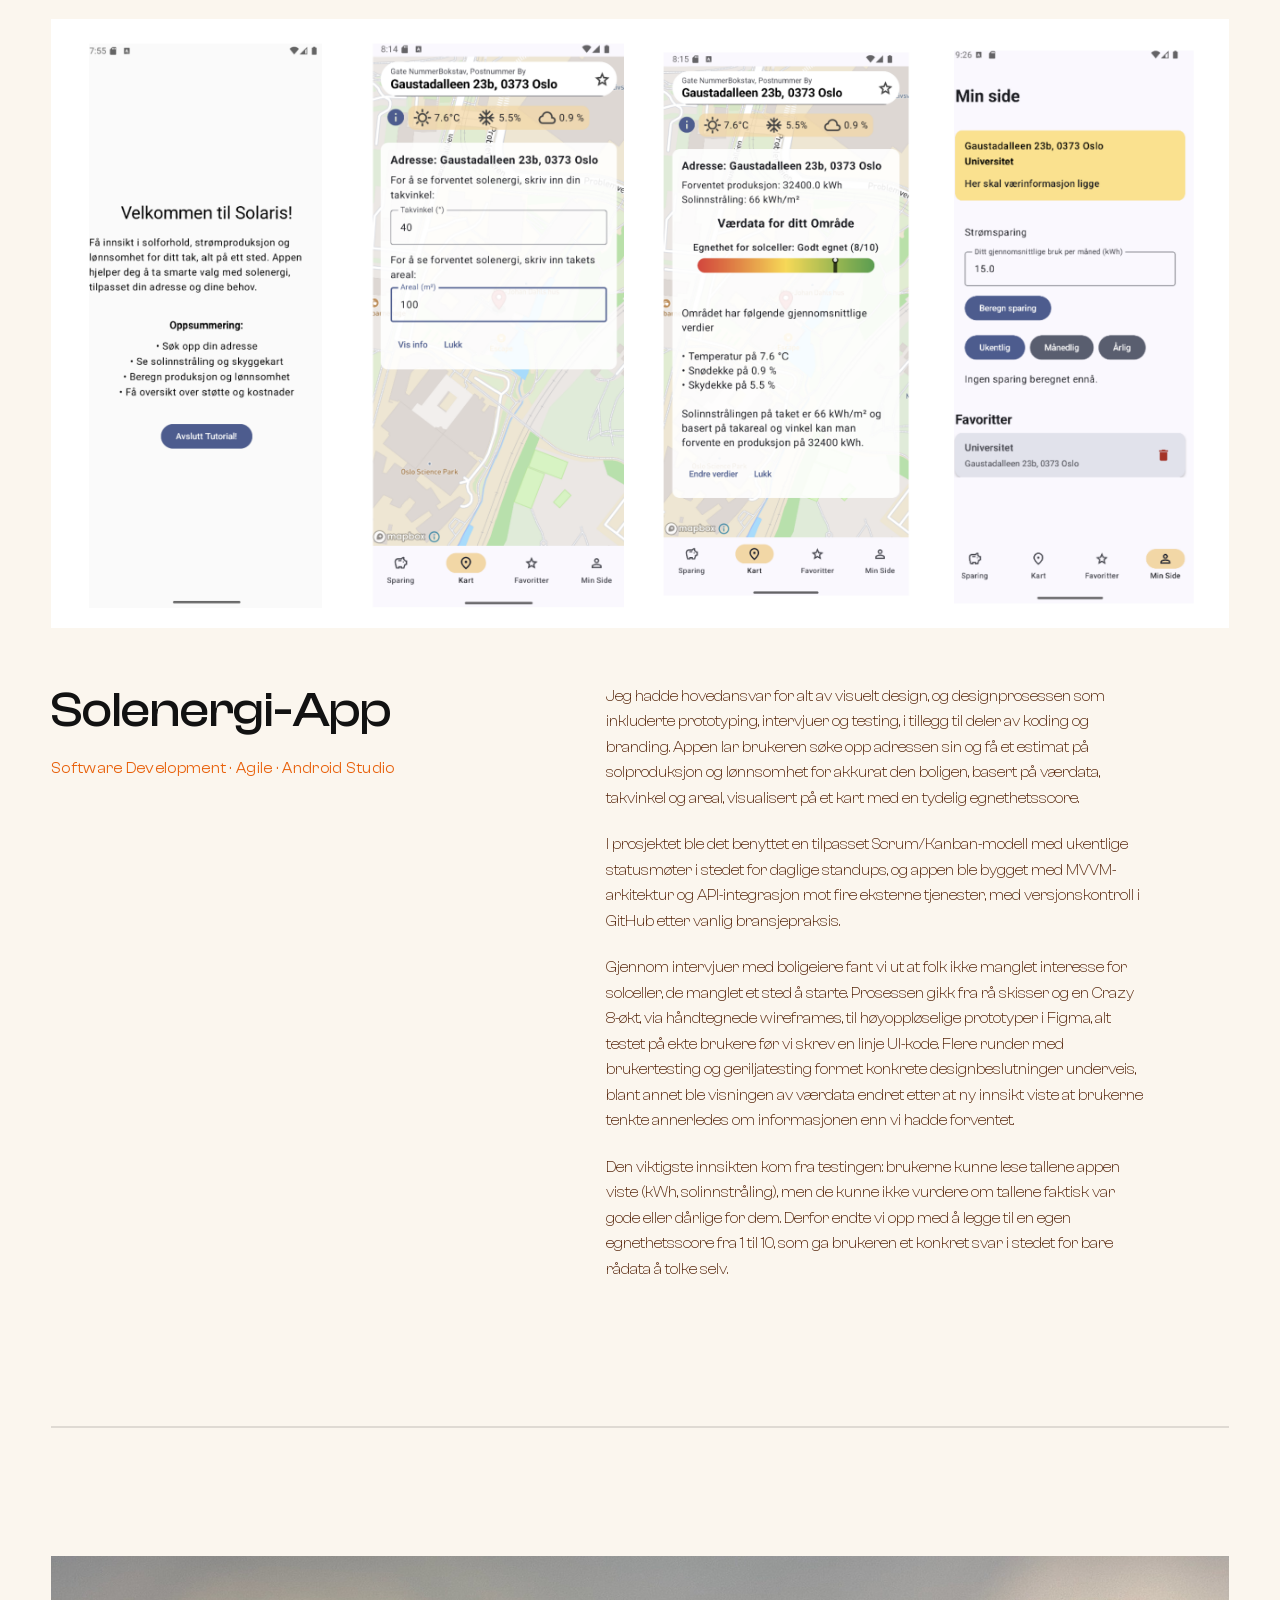
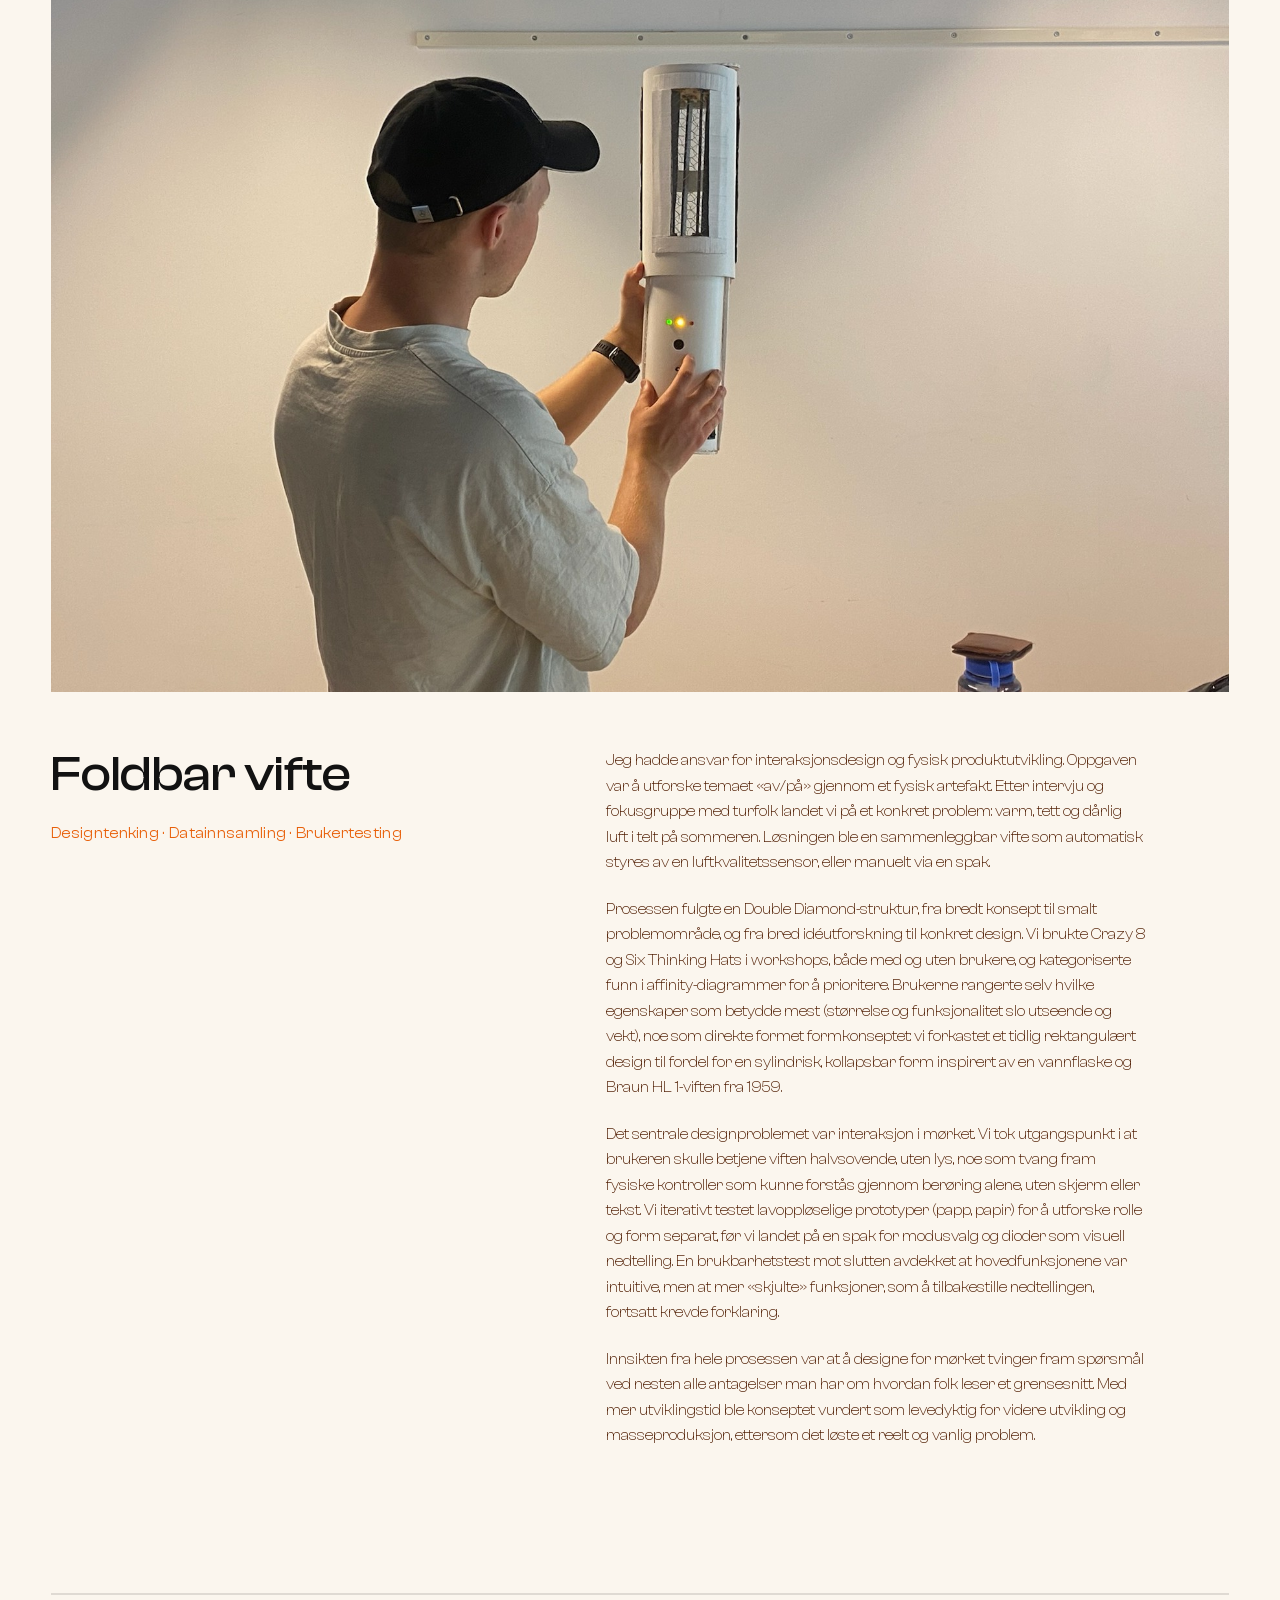
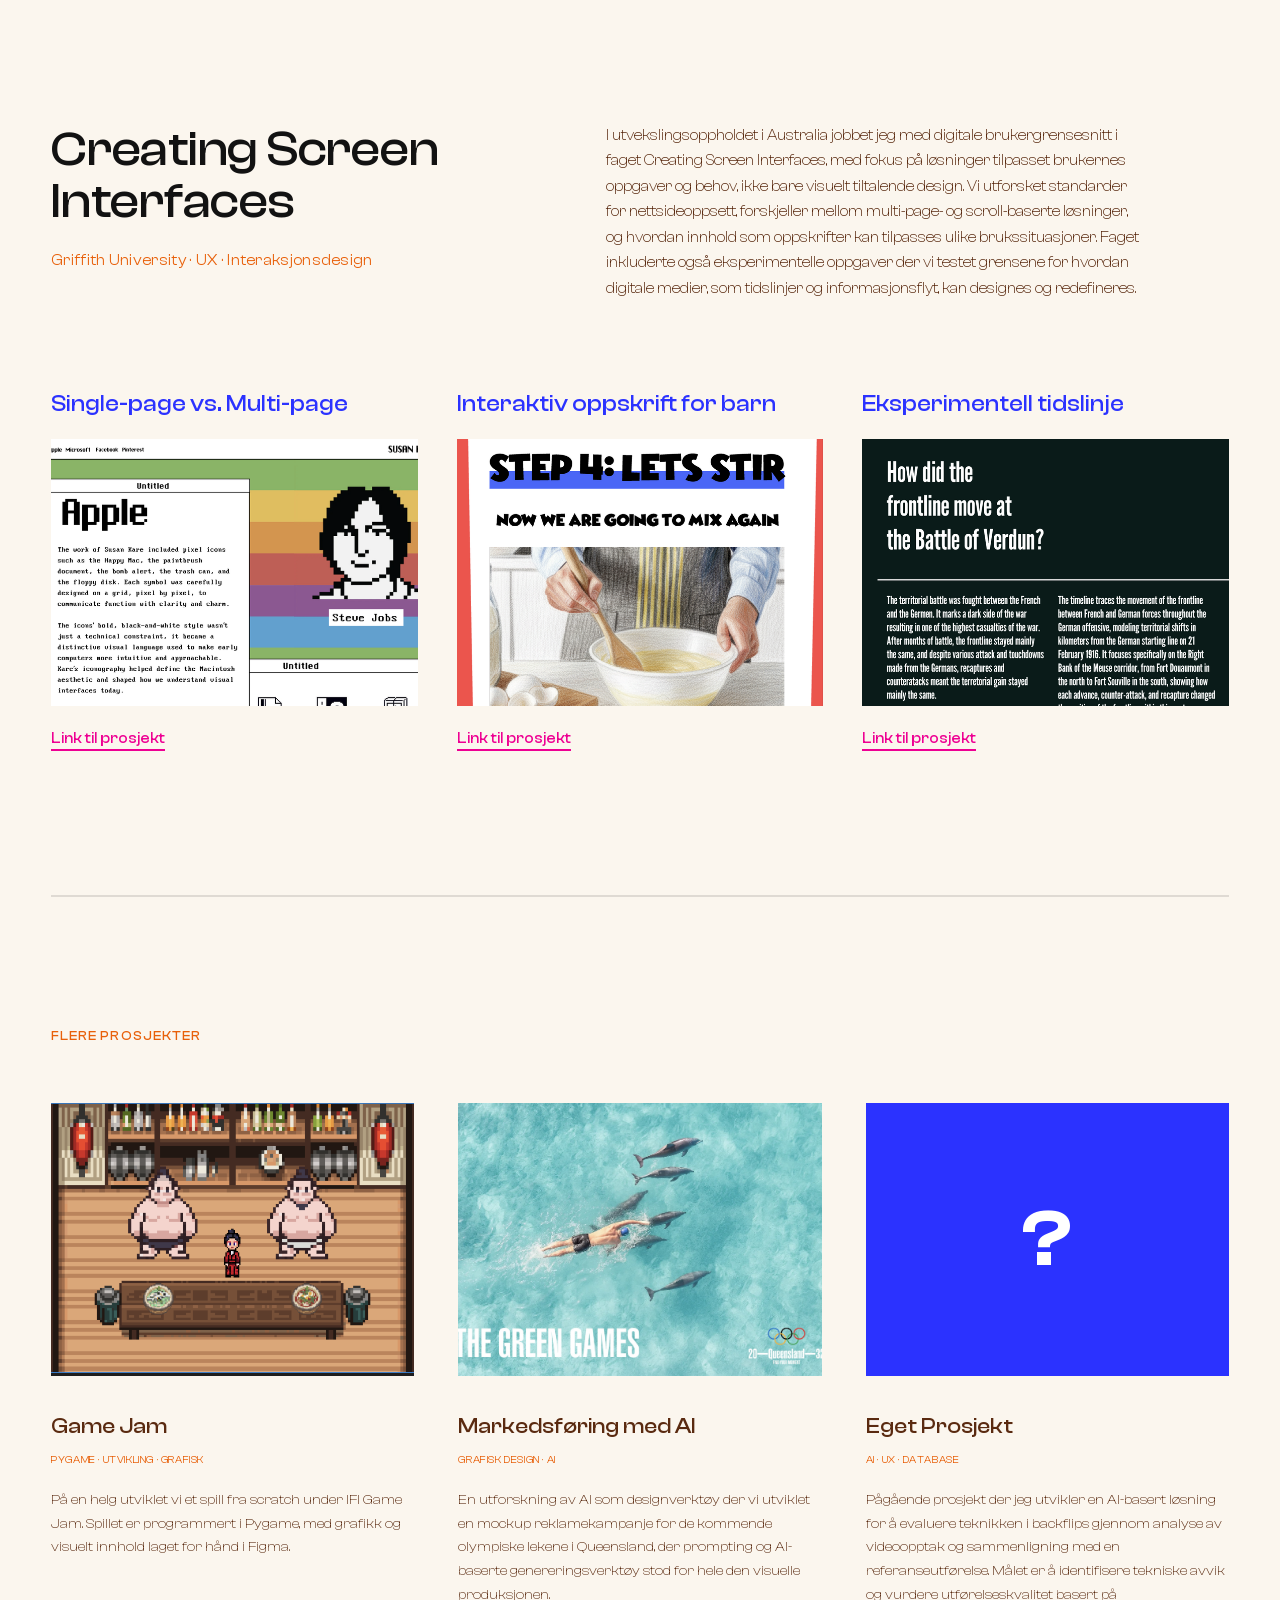
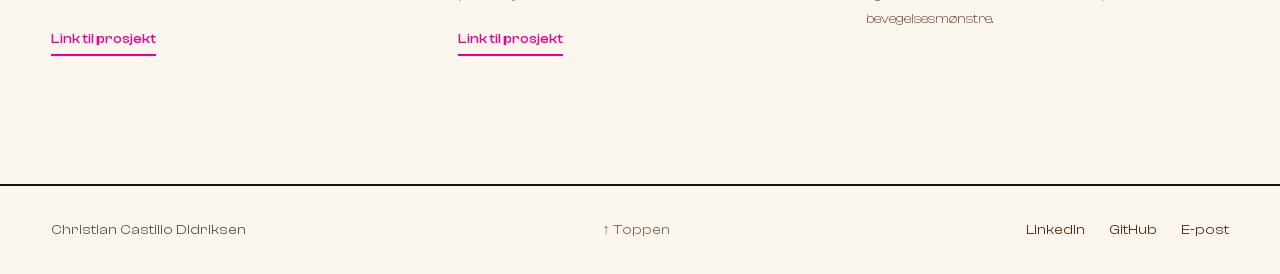
==== commit 8a07f8dd: "Oppdater forside: hero-overskrift, prosjekttitler og undercase-titler - Hero: "Christian Castillo Di" ====
--- a/index.html
+++ b/index.html
@@ -29,10 +29,9 @@
 
     <div class="hero-grid">
       <div class="hero-text">
-        <h1 class="reveal in-view">Christian Castillo Didriksen</h1>
+        <h1 class="reveal in-view">Prosjekter</h1>
         <div class="hero-copy reveal in-view">
           <p>Hei! Jeg er Christian, en UX-designer med en bachelor-grad i Informatikk: Design, Bruk og Interaksjon ved UiO.</p>
-          <p>Drømmen min er å jobbe med det ingen legger merke til: de små mikrointeraksjonene som virker trivielle alene, men som til sammen definearer brukeropplevelsen.</p>
           <p class="cue">Her er noen av tingene jeg har laget så langt.</p>
         </div>
       </div>
@@ -79,8 +78,8 @@
 
       <div class="project-grid">
         <div class="project-head reveal">
-          <h2>Solaris</h2>
-          <span class="project-tags">IN2000 · Software development · Team-arbeid</span>
+          <h2>Solenergi-App</h2>
+          <span class="project-tags">Software Development · Agile · Android Studio</span>
         </div>
         <div class="project-desc reveal">
           <p>Jeg hadde hovedansvar for alt av visuelt design, og designprosessen som inkluderte prototyping, intervjuer og testing, i tillegg til deler av koding og branding. Appen lar brukeren søke opp adressen sin og få et estimat på solproduksjon og lønnsomhet for akkurat den boligen, basert på værdata, takvinkel og areal, visualisert på et kart med en tydelig egnethetsscore.</p>
@@ -108,7 +107,7 @@
 
       <div class="project-grid">
         <div class="project-head reveal">
-          <h2>BO - Bottle</h2>
+          <h2>Foldbar vifte</h2>
           <span class="project-tags">Designtenking · Datainnsamling · Brukertesting</span>
         </div>
         <div class="project-desc reveal">
@@ -135,25 +134,23 @@
           <span class="project-tags">Griffith University · UX · Interaksjonsdesign</span>
         </div>
         <div class="project-desc reveal">
-          <p>I faget Creating Screen Interfaces ved Griffith University gjorde vi et dypdykk i digitale brukergrensesnitt. Fokus gikk utover å lage visuelt tiltalende nettsider, og handlet i stedet om hvordan man designer løsninger som er tilpasset brukernes oppgaver og behov. Samtidig utforsket vi hvordan man kan opprettholde god brukskvalitet mens man utfordrer etablerte konvensjoner.</p>
-          <p>Vi jobbet med standarder for nettsideoppsett, og så på likheter og forskjeller mellom multi-page- og scroll-baserte løsninger. Gjennom ulike oppgaver undersøkte vi også hvordan innhold som for eksempel oppskrifter, kan tilpasses spesifikke brukssituasjoner og målgrupper, og hvordan slike formater kan redefineres.</p>
-          <p>Faget inkluderte åpne, eksperimentelle oppgaver der vi utforsket nye måter å bruke digitale medier på, blant annet ved å teste grensene for hvordan tidslinjer og informasjonsflyt kan designes.</p>
+          <p>I utvekslingsoppholdet i Australia jobbet jeg med digitale brukergrensesnitt i faget Creating Screen Interfaces, med fokus på løsninger tilpasset brukernes oppgaver og behov, ikke bare visuelt tiltalende design. Vi utforsket standarder for nettsideoppsett, forskjeller mellom multi-page- og scroll-baserte løsninger, og hvordan innhold som oppskrifter kan tilpasses ulike brukssituasjoner. Faget inkluderte også eksperimentelle oppgaver der vi testet grensene for hvordan digitale medier, som tidslinjer og informasjonsflyt, kan designes og redefineres.</p>
         </div>
       </div>
 
       <div class="subgrid">
         <div class="subcard reveal">
-          <h4>Multi-page vs. Signel-Page Website</h4>
+          <h4>Single-page vs. Multi-page</h4>
           <div class="ph has-img"><img src="images/subprosjekt-multipage.png" alt="Multi-page vs. Single-Page Website — skjermbilde"></div>
           <a class="link-pink" href="https://www.figma.com/proto/7lnPc2ABG7OV2qmLMwPjQL/Single-Page-vs.-Multi-Page?node-id=2-900&page-id=0%3A1&starting-point-node-id=2%3A900&show-proto-sidebar=1&t=GRR6YVcF04GfoABQ-1" target="_blank" rel="noopener">Link til prosjekt</a>
         </div>
         <div class="subcard reveal">
-          <h4>Recipe: Teaching Children to cook through interaciton</h4>
+          <h4>Interaktiv oppskrift for barn</h4>
           <div class="ph has-img"><img src="images/subprosjekt-recipe.png" alt="Recipe: Teaching Children to cook through interaction — skjermbilde"></div>
           <a class="link-pink" href="https://www.figma.com/proto/XUd2UZ0Jx4lsxyx3G2iAjf/Recipe?node-id=1-2&page-id=0%3A1&starting-point-node-id=1%3A2&t=xBV6cnTLmr7aA2wd-1" target="_blank" rel="noopener">Link til prosjekt</a>
         </div>
         <div class="subcard reveal">
-          <h4>Exploring the limits of a timeline</h4>
+          <h4>Eksperimentell tidslinje</h4>
           <div class="ph has-img"><img src="images/subprosjekt-timeline.png" alt="Exploring the limits of a timeline — skjermbilde"></div>
           <a class="link-pink" href="https://www.figma.com/proto/uoFDWC8bXZpXveuZBkJ9if/Timeline?node-id=60-1282&page-id=0%3A1&starting-point-node-id=60%3A1282&scaling=contain&content-scaling=fixed&t=syGmkLl3JCCPsXMb-1" target="_blank" rel="noopener">Link til prosjekt</a>
         </div>
--- a/styles.css
+++ b/styles.css
@@ -112,14 +112,13 @@
   .hero-photo{ display:none; }
 }
 .hero h1{
-  font-family:var(--font); font-weight:300; color:#fff; white-space:nowrap;
-  font-size:clamp(1.5rem, 2.4vw, 2.25rem); line-height:1.02; letter-spacing:-0.01em;
+  font-family:var(--font); font-weight:700; color:#fff; white-space:nowrap;
+  font-size:clamp(2.5rem, 5vw, 4.5rem); line-height:1.02; letter-spacing:-0.01em;
 }
 .hero-copy{ display:grid; gap:1.4em; }
 .hero-copy p{
-  font-size:clamp(.875rem, 1.2vw, 1rem); font-weight:300; color:#fff; line-height:1.6;
-}
-.hero-copy p.cue{ font-weight:500; font-size:clamp(.8125rem, 1.05vw, .9375rem); }
+  font-size:clamp(1.0625rem, 1.5vw, 1.25rem); font-weight:300; color:#fff; line-height:1.6;
+}
 @media (max-width: 1150px){
   .hero h1{ white-space:normal; }
 }
@@ -190,15 +189,17 @@
   font-family:var(--font); font-weight:500; color:var(--ink);
   font-size:clamp(2rem, 4.3vw, 3.125rem); line-height:1.05; letter-spacing:-0.005em; margin-bottom:.4em;
 }
-.project-tags{ font-size:0.8125rem; font-weight:400; letter-spacing:.02em; color:var(--orange); }
+.project-tags{ font-size:0.9375rem; font-weight:400; letter-spacing:.02em; color:var(--orange); }
 .project-desc{ display:grid; gap:1.4em; }
 .project-desc p{ font-size:0.9375rem; font-weight:300; max-width:60ch; }
 
 /* underprosjekter (Multi-page / Recipe / Timeline) */
-.subgrid{ display:grid; grid-template-columns:repeat(3, 1fr); gap: clamp(1.5rem, 3vw, 2.5rem); margin-top: var(--space-l); }
+.subgrid{ display:grid; grid-template-columns:repeat(3, 1fr); gap: clamp(1.5rem, 3vw, 2.5rem); margin-top: var(--space-xl); }
 .subcard h4{
-  font-family:var(--font); font-weight:500; font-size:1rem; line-height:1.3; color:var(--orange);
-  min-height:2.6em; margin-bottom: var(--space-s);
+  font-family:var(--font); font-weight:500; line-height:1.3; color:var(--blue);
+  font-size: clamp(1.125rem, calc(4px + 1.5vw), 1.625rem);
+  white-space:nowrap;
+  margin-bottom: var(--space-s);
 }
 .subcard .ph{ aspect-ratio: 365/265; margin-bottom: var(--space-s); }
 .subcard .ph.has-img img{ width:100%; height:100%; object-fit:cover; display:block; }
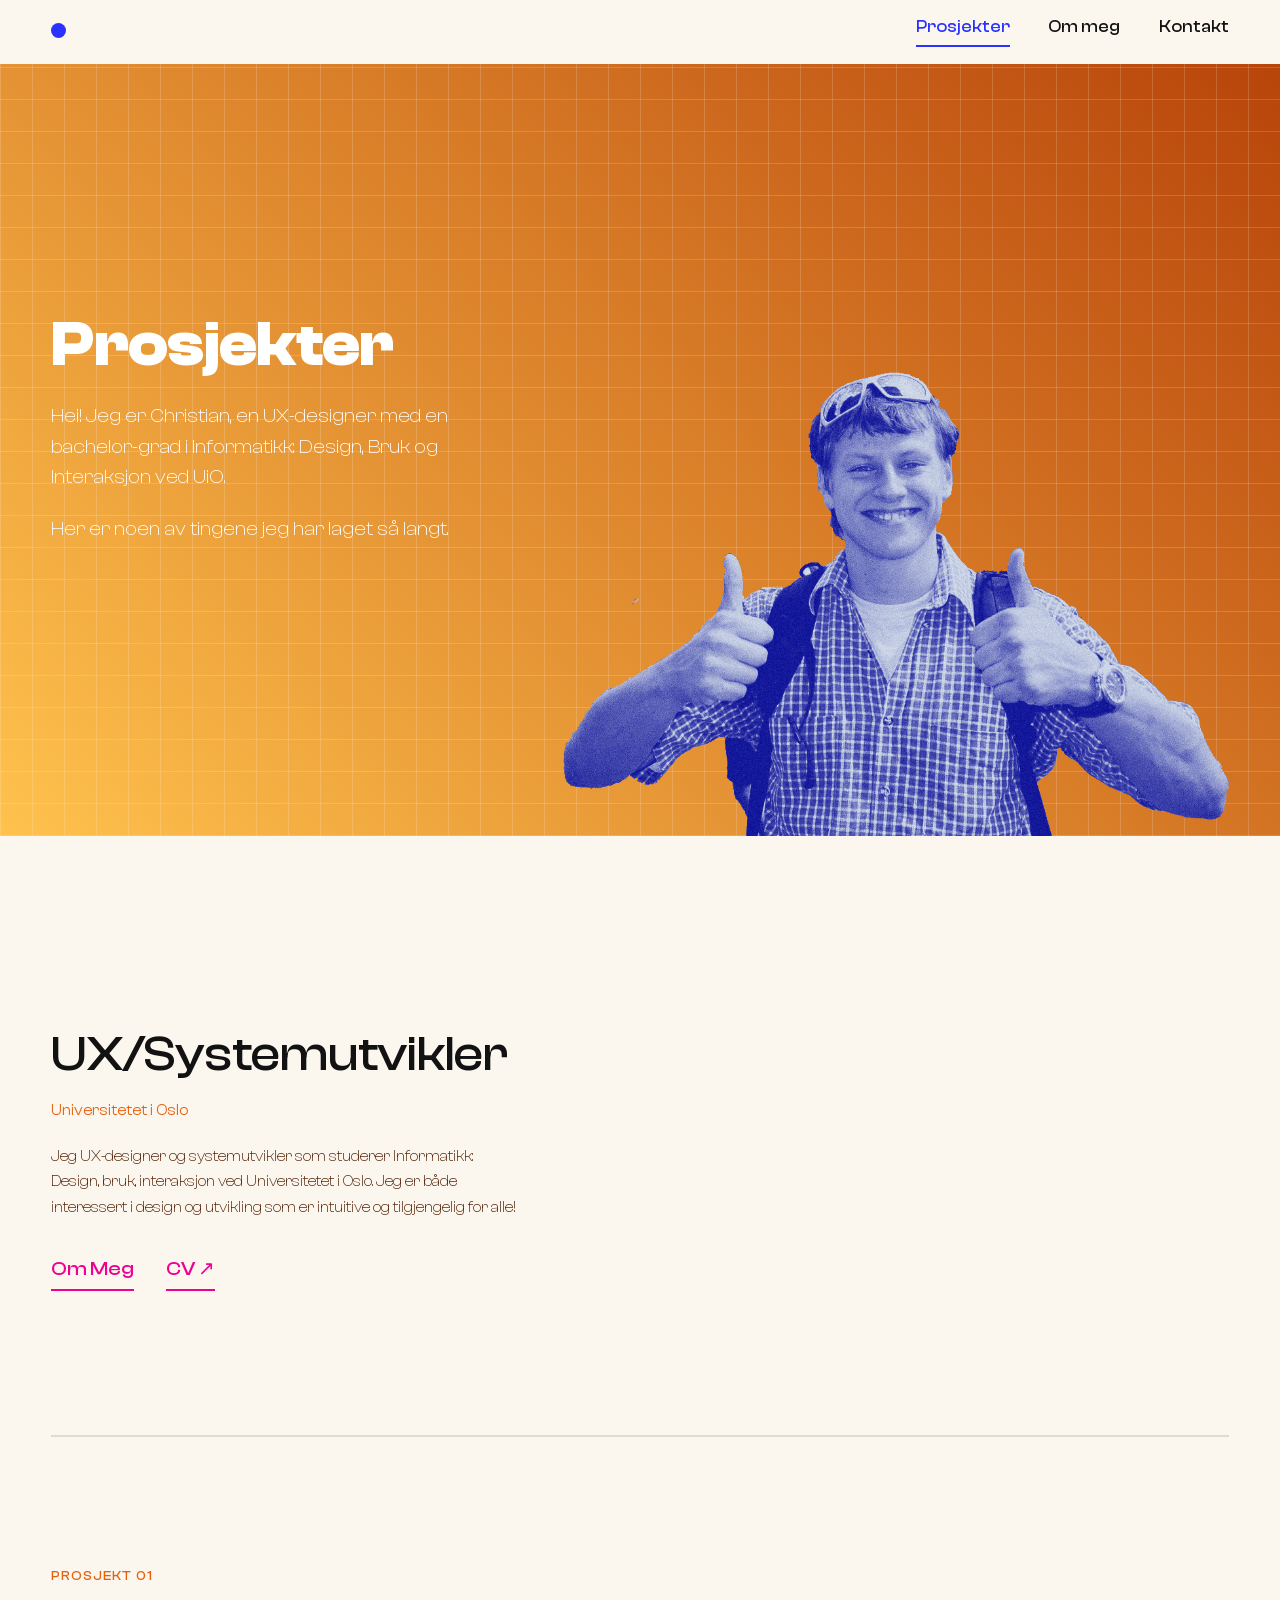
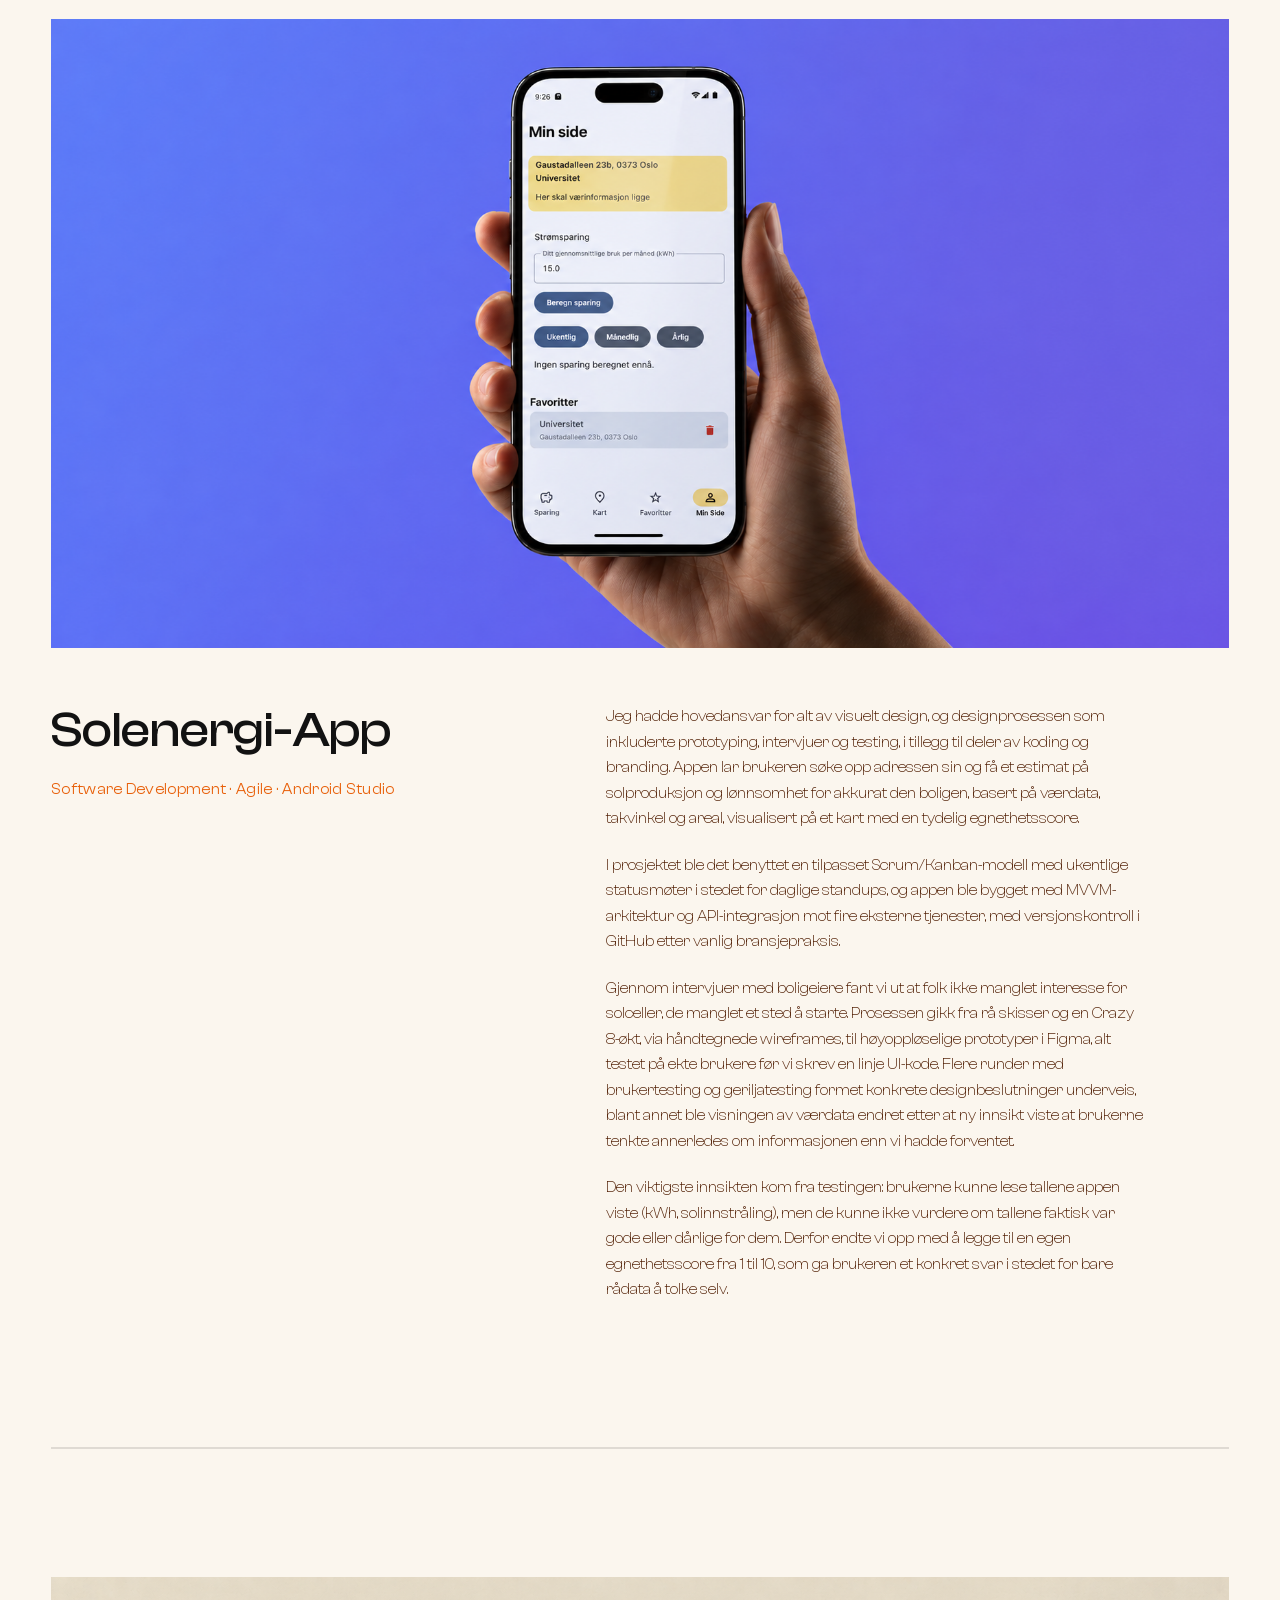
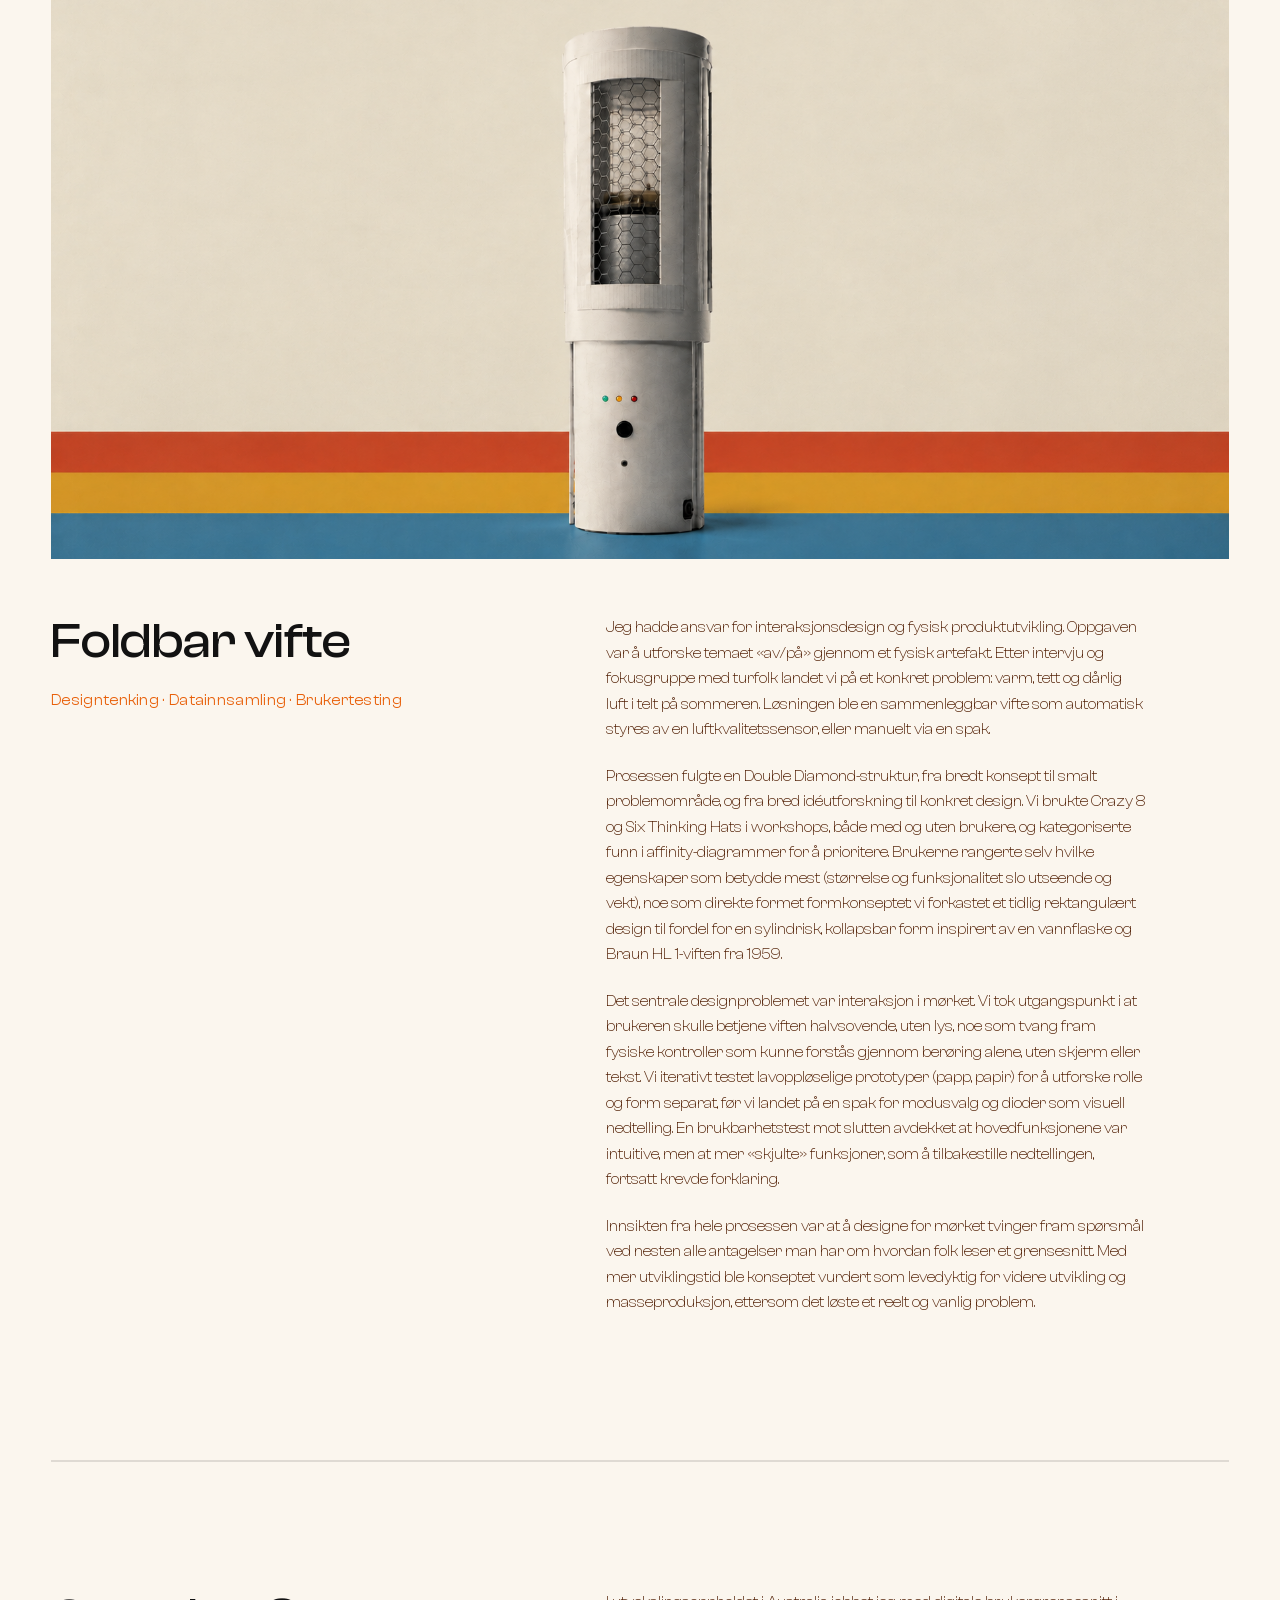
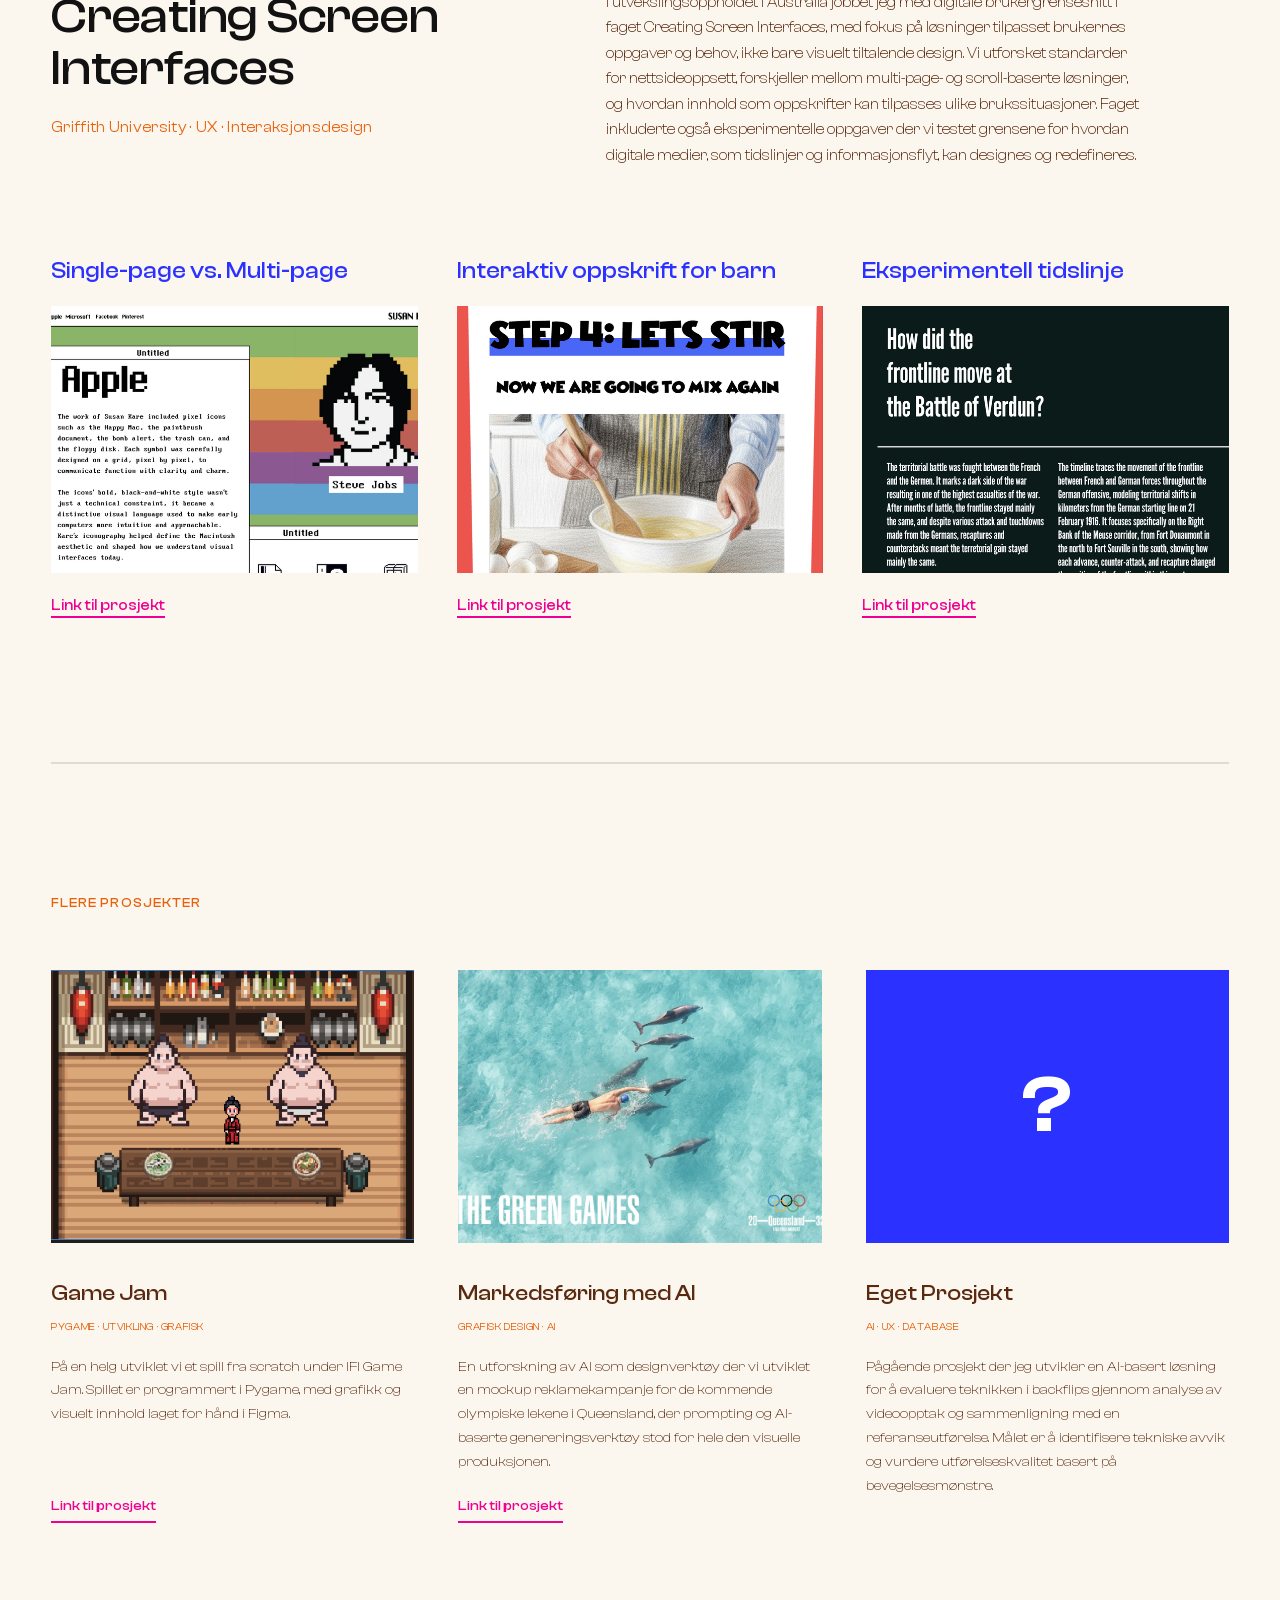
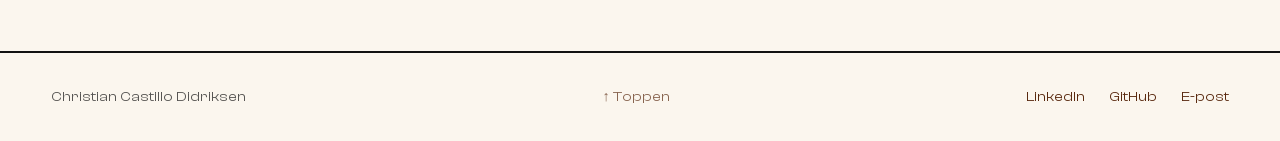
==== commit e9722d3b: "Bytt prosjektbilder til AI-genererte mockups - Solenergi-App: erstatt 4 telefonskjermbilder med én m" ====
--- a/index.html
+++ b/index.html
@@ -69,11 +69,10 @@
     <div class="wrap">
       <span class="project-eyebrow">Prosjekt 01</span>
 
-      <div class="project-media phones reveal">
-        <div class="ph has-img"><img src="images/solaris-1.png" alt="Solaris — velkomstskjerm/intro"></div>
-        <div class="ph has-img"><img src="images/solaris-2.png" alt="Solaris — MVP, adressesøk med kart"></div>
-        <div class="ph has-img"><img src="images/solaris-3.png" alt="Solaris — Scale, vurdering av solcellepotensial"></div>
-        <div class="ph has-img"><img src="images/solaris-4.png" alt="Solaris — Min side"></div>
+      <div class="project-media single mockup reveal">
+        <div class="ph has-img">
+          <img src="images/solaris-mockup.png" alt="Solaris — mockup av appen i bruk">
+        </div>
       </div>
 
       <div class="project-grid">
@@ -99,9 +98,9 @@
        ============================================================ -->
   <section class="project">
     <div class="wrap">
-      <div class="project-media single wide reveal">
+      <div class="project-media single fan reveal">
         <div class="ph has-img">
-          <img src="images/bo-bottle.jpg" alt="BOB — CO2-sensorvifte montert på veggen">
+          <img src="images/foldbar-vifte-mockup.png" alt="Foldbar vifte — mockup av produktet">
         </div>
       </div>
 
--- a/styles.css
+++ b/styles.css
@@ -182,7 +182,8 @@
 .project-media.phones .ph.has-img{ background:#fff; }
 .project-media.phones .ph.has-img img{ object-fit:contain; object-position:center; }
 .project-media.single .ph{ aspect-ratio: 4/3; }
-.project-media.single.wide .ph{ aspect-ratio: 1818/1136; }
+.project-media.single.mockup .ph{ aspect-ratio: 1716/917; }
+.project-media.single.fan .ph{ aspect-ratio: 1784/882; }
 
 .project-grid{ display:grid; grid-template-columns: 1fr 1.3fr; gap: clamp(2rem, 6vw, 4.75rem); align-items:start; }
 .project-head h2{
@@ -243,8 +244,9 @@
 .page-head-inner{ position:relative; z-index:1; display:flex; flex-direction:column; flex:1; width:100%; }
 .page-head-content{ flex:1; display:flex; flex-direction:column; justify-content:center; }
 .page-head h1{
-  font-family:var(--font); font-weight:600; color:#fff;
-  font-size:clamp(2.25rem, 4.6vw, 3.4rem); letter-spacing:-0.005em;
+  font-family:var(--font); font-weight:700; color:#fff;
+  font-size:clamp(2.5rem, 5vw, 4.5rem); letter-spacing:-0.005em; line-height:1.02;
+  margin-top:-131px;
 }
 .page-head .eyebrow-role{ margin-top:.5em; color:#fff; opacity:.85; font-weight:600; }
 .page-head .logo-dot{ background:var(--orange); }
